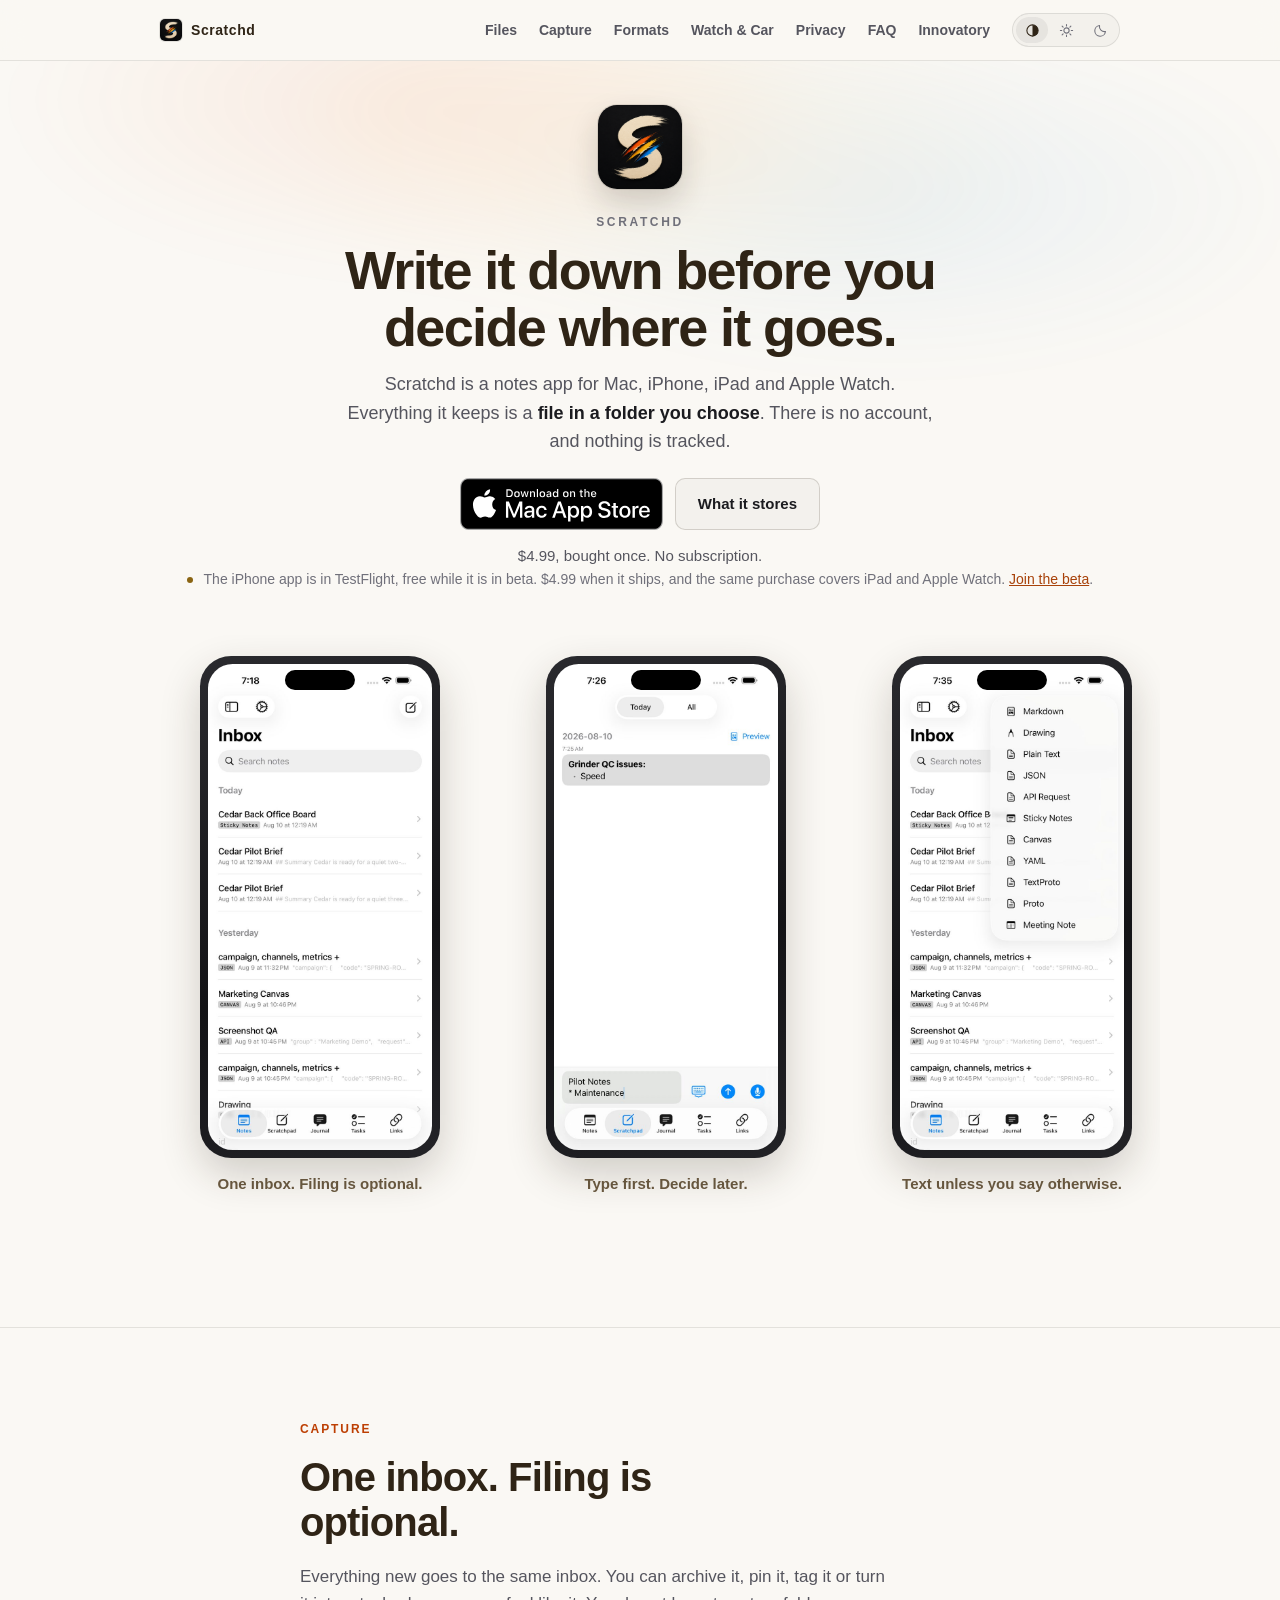
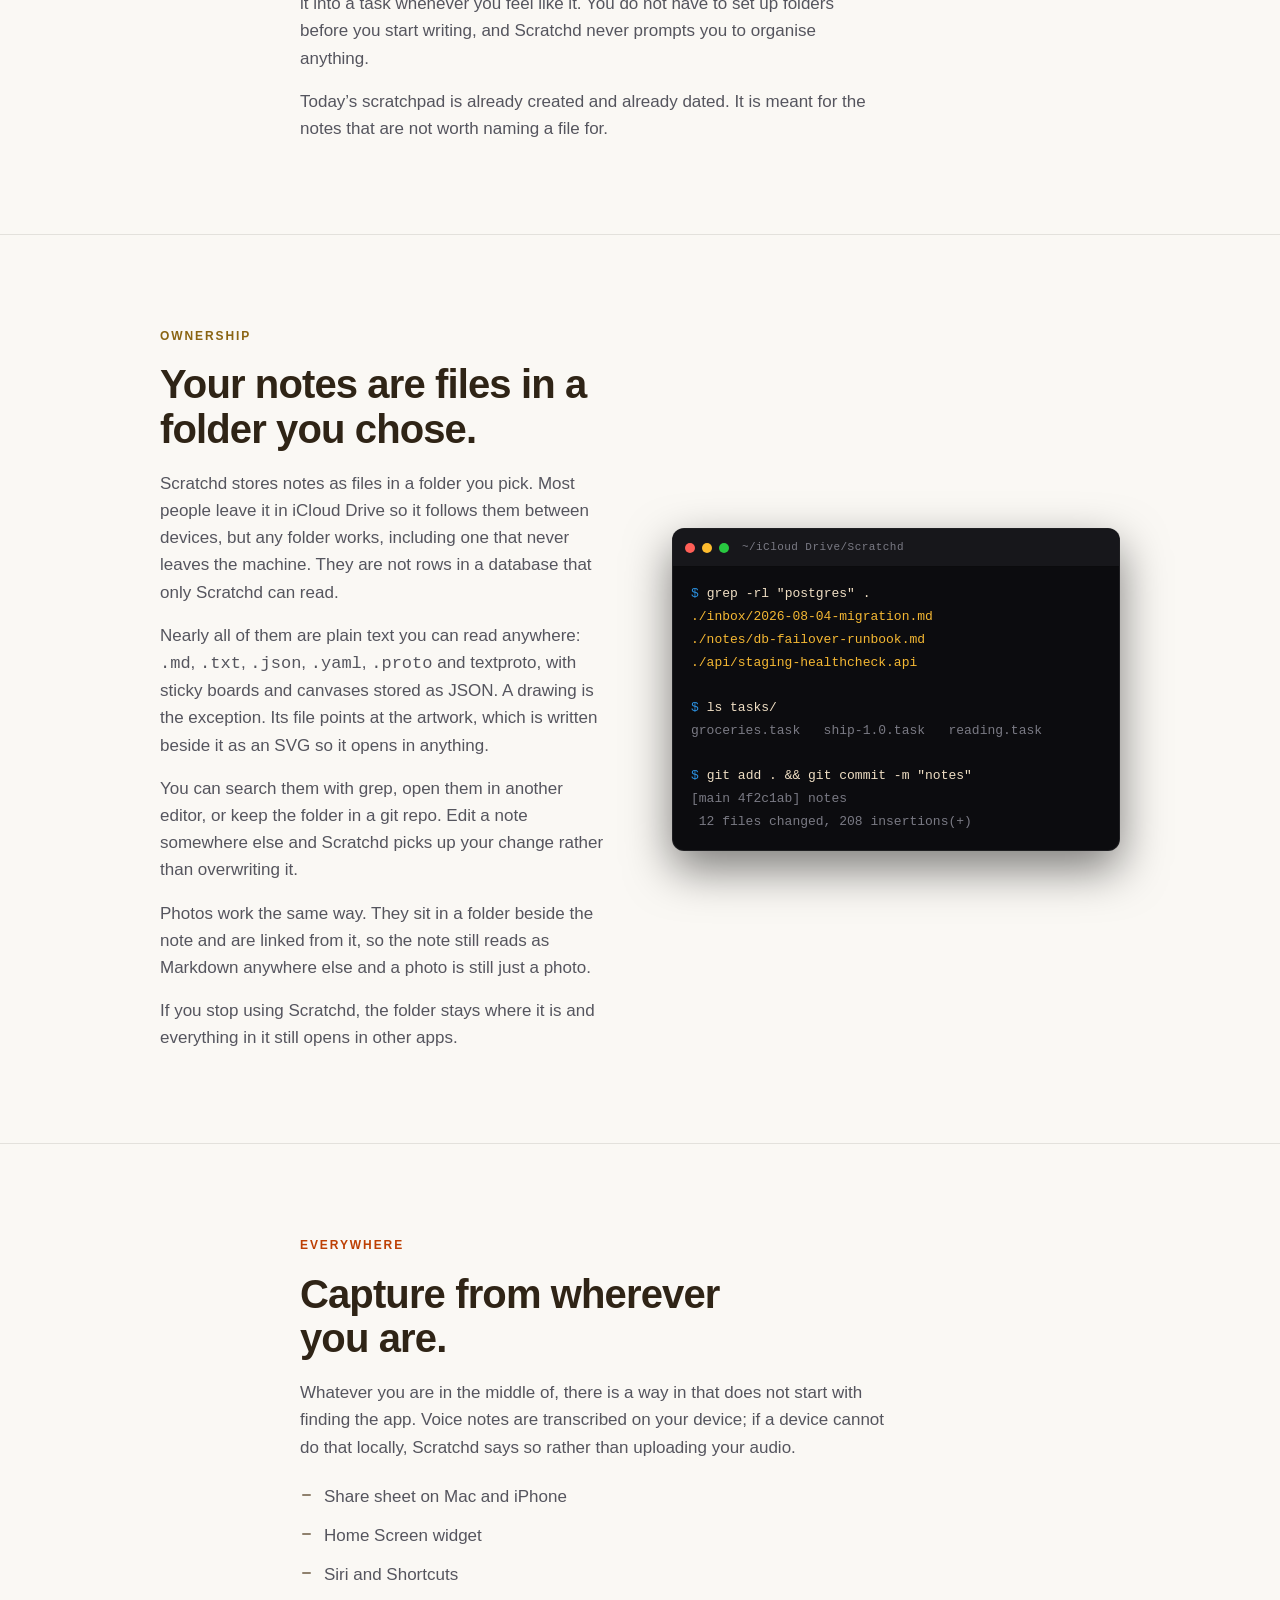
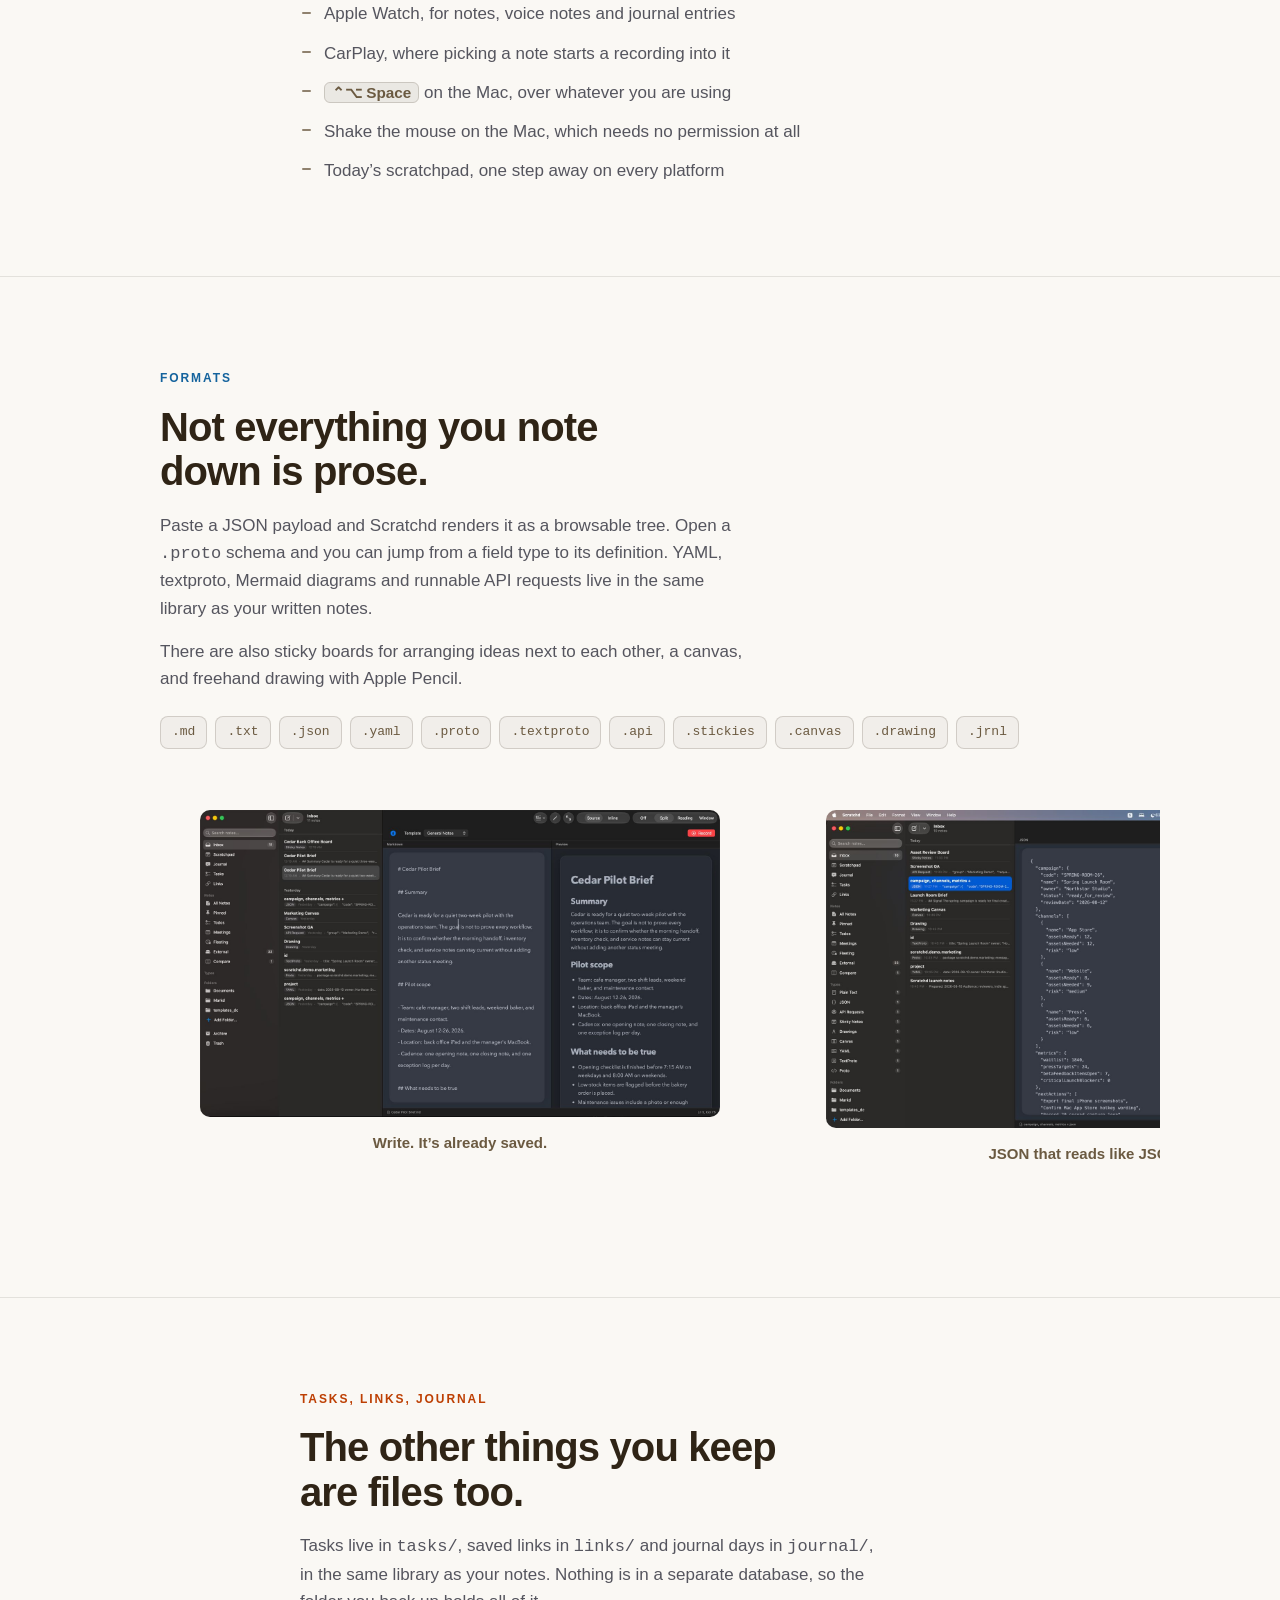
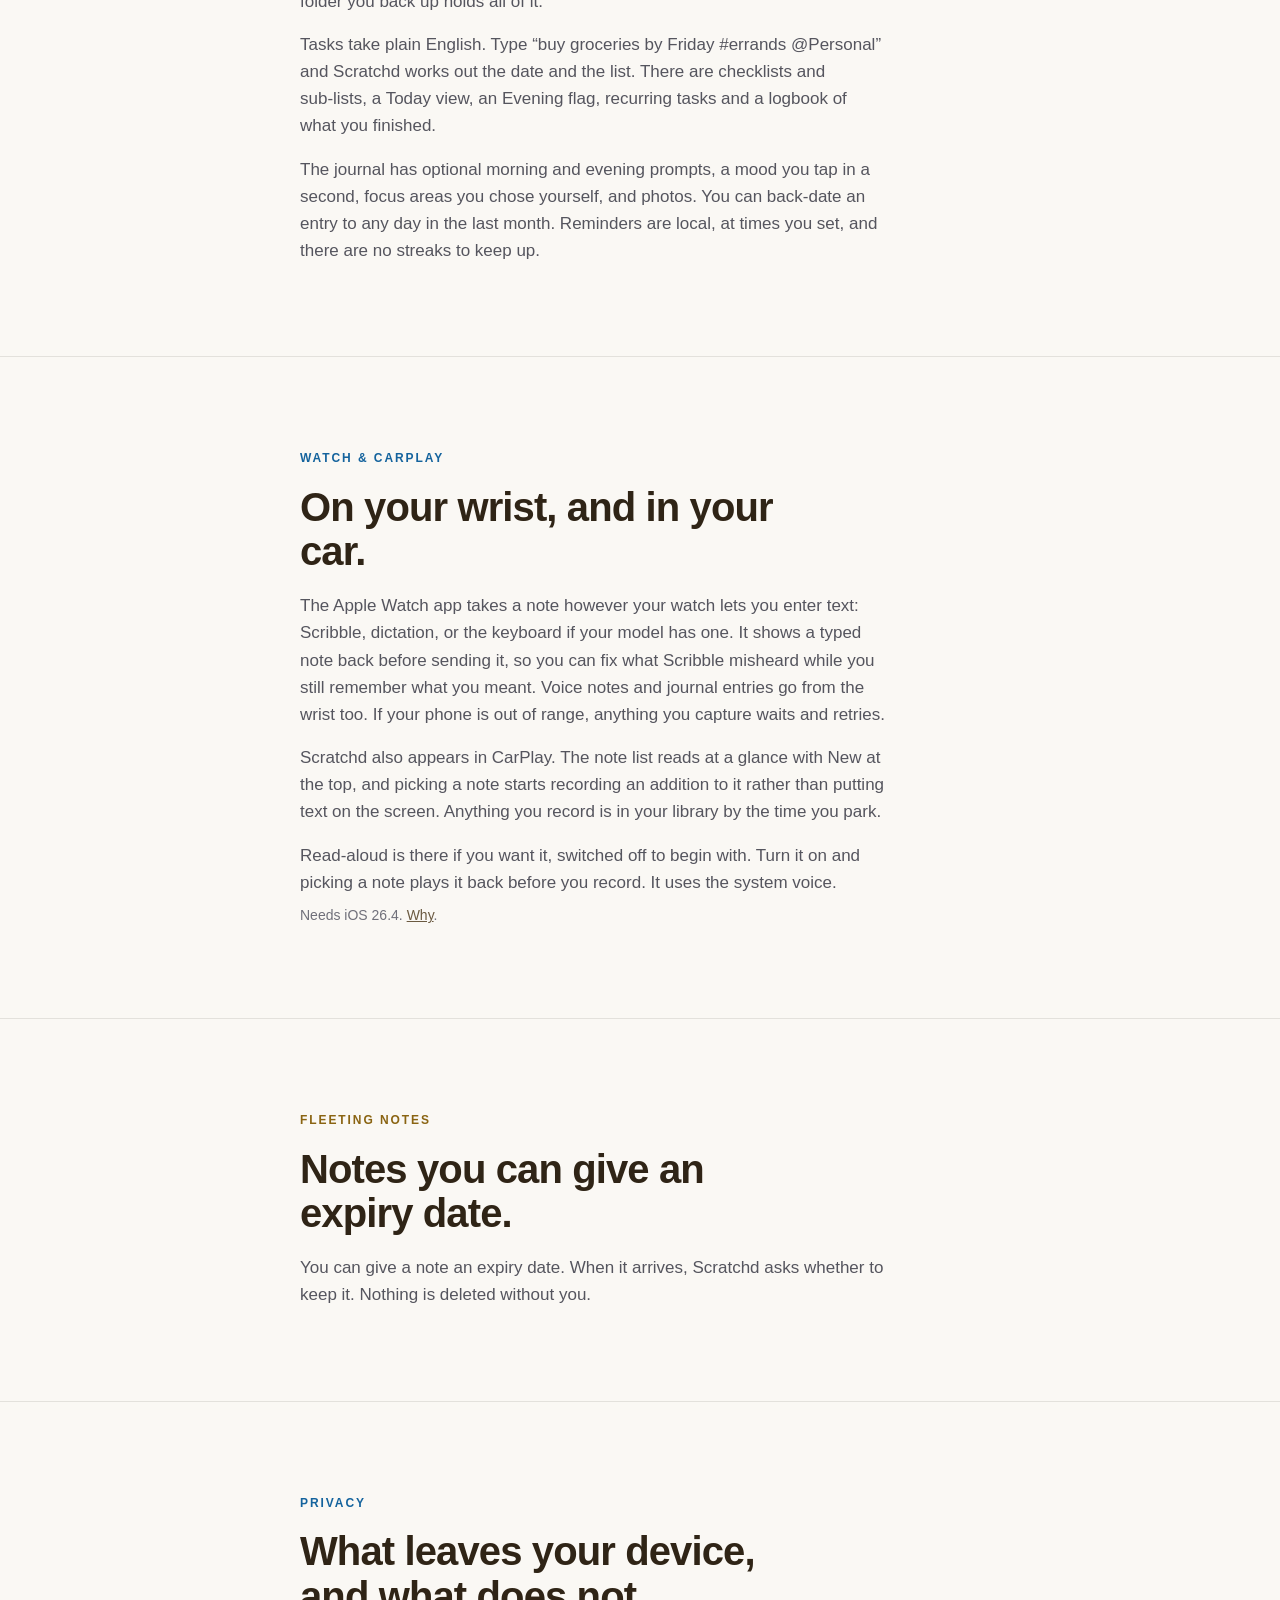
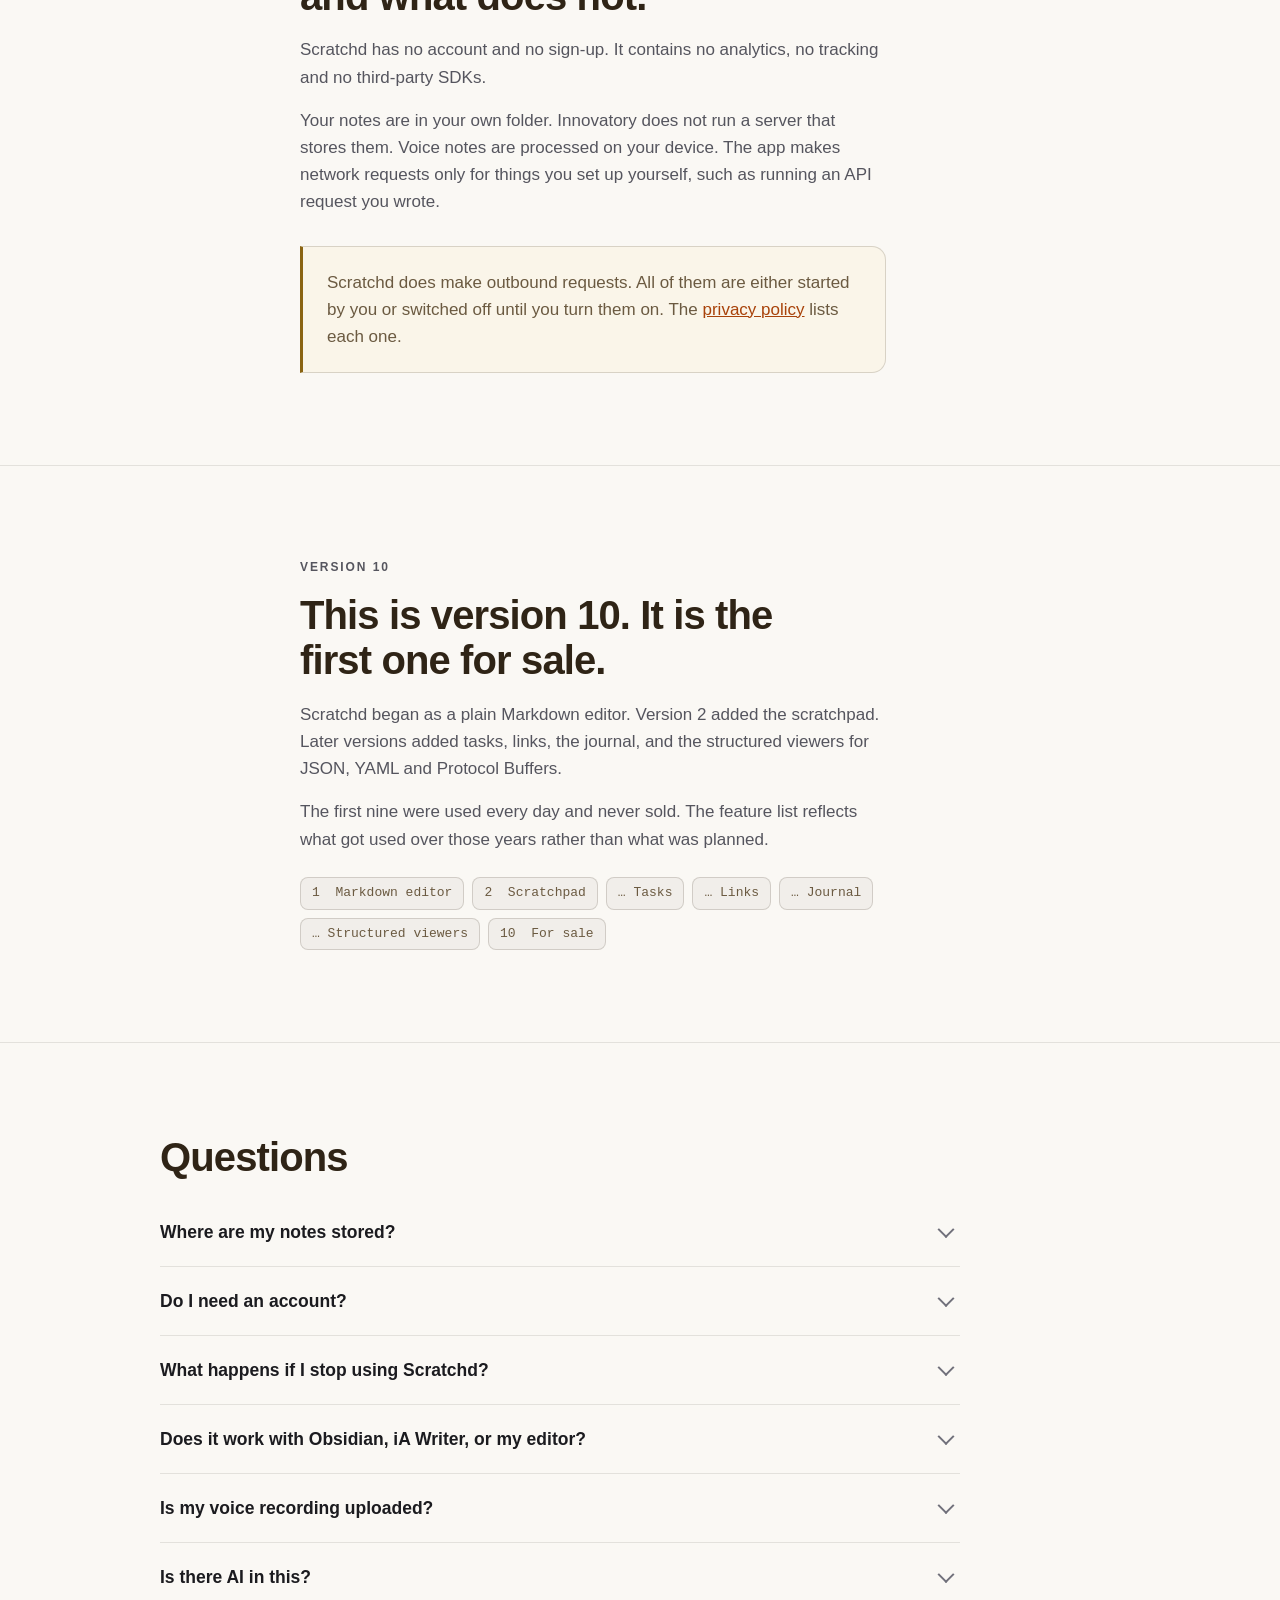
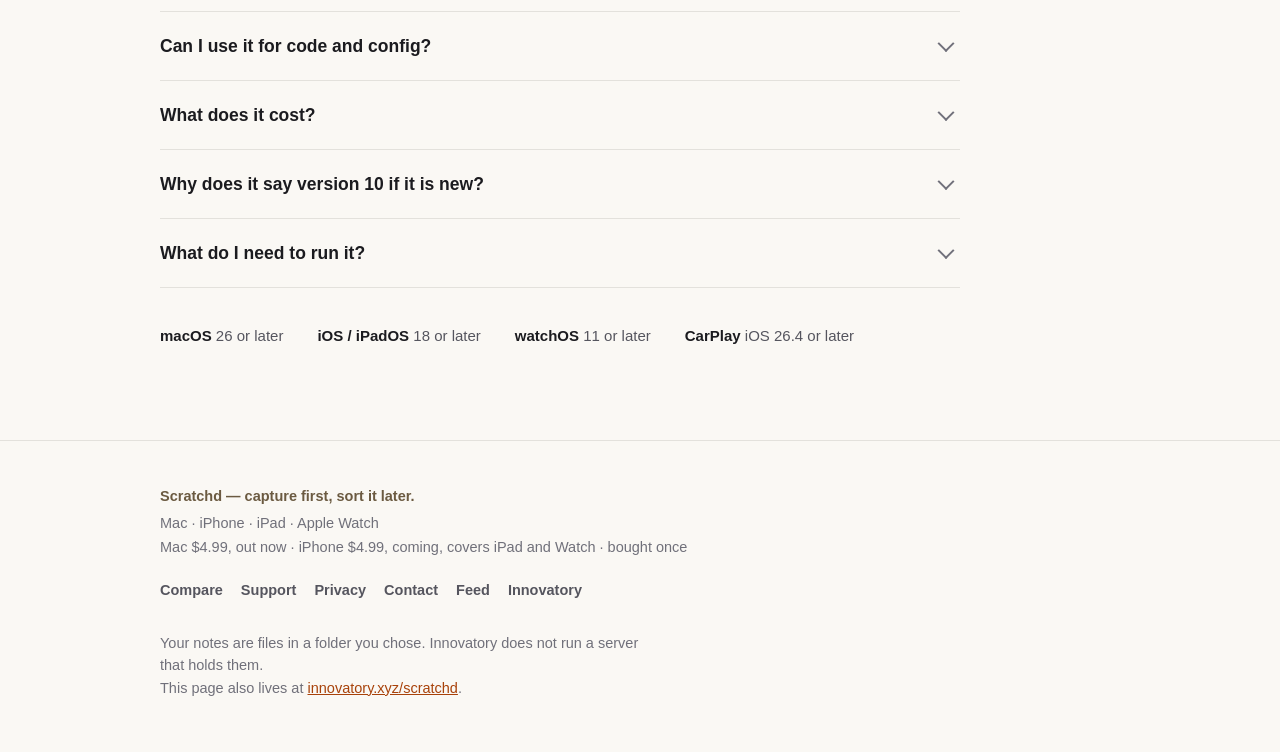
==== index.html @ 511c440a "Public TestFlight links on the sites The apps are not on the App Store, so the sites had no working " ====
<!DOCTYPE html>
<html lang="en">
<head>
  <meta charset="UTF-8" />
  <meta name="viewport" content="width=device-width, initial-scale=1.0" />
  <title>Scratchd — capture first, sort it later</title>
  <meta name="description" content="Scratchd is a notes app for Mac, iPhone, iPad and Apple Watch. Everything it keeps is a file in a folder you choose. No account, no tracking." />
  <!-- Canonical points at scratchd.net: this page and the copy there are
       identical, and scratchd.net is the one that should rank. -->
  <link rel="canonical" href="https://scratchd.net/" />
  <link rel="icon" href="assets/scratchd/icon-128.png" type="image/png" />
  <link rel="apple-touch-icon" href="assets/scratchd/icon-256.png" />
  <link rel="stylesheet" href="scratchd.css" />
  <meta name="theme-color" content="#09090b" />
  <script src="theme.js"></script>
  <link rel="alternate" type="application/rss+xml" title="Innovatory" href="https://innovatory.xyz/feed.xml" />

  <meta property="og:type" content="website" />
  <meta property="og:title" content="Scratchd — capture first, sort it later" />
  <meta property="og:description" content="A notes app for Mac, iPhone, iPad and Apple Watch. Everything it keeps is a file in a folder you choose." />
  <meta property="og:url" content="https://scratchd.net/" />
  <meta property="og:image" content="https://scratchd.net/assets/scratchd/og.jpg" />
  <meta property="og:image:width" content="1200" />
  <meta property="og:image:height" content="630" />
  <meta name="twitter:card" content="summary_large_image" />

  <script type="application/ld+json">
  {
    "@context": "https://schema.org",
    "@type": "SoftwareApplication",
    "name": "Scratchd",
    "applicationCategory": "ProductivityApplication",
    "operatingSystem": "macOS 26, iOS 18, watchOS 11",
    "url": "https://scratchd.net/",
    "offers": {
      "@type": "Offer",
      "priceCurrency": "USD",
      "price": "4.99",
      "availability": "https://schema.org/InStock",
      "url": "https://apps.apple.com/app/id6792511673"
    },
    "author": { "@type": "Organization", "name": "Innovatory", "url": "https://innovatory.xyz/" }
  }
  </script>
  <!-- FAQ structured data: regenerate with scripts/faq-schema.py -->
  <script type="application/ld+json">
  {
    "@context": "https://schema.org",
    "@type": "FAQPage",
    "mainEntity": [
      {
        "@type": "Question",
        "name": "Where are my notes stored?",
        "acceptedAnswer": {
          "@type": "Answer",
          "text": "In a folder you choose, as ordinary files. The default is a folder in your iCloud Drive, but you can point Scratchd anywhere, including a folder that stays on one machine. Open it in Finder or the Files app and the notes are just there."
        }
      },
      {
        "@type": "Question",
        "name": "Do I need an account?",
        "acceptedAnswer": {
          "@type": "Answer",
          "text": "No. There is nothing to sign up for, and no Scratchd account exists to make. Syncing, if you want it, is your own iCloud Drive doing the work, so it follows from where you put the folder. Choose a folder outside iCloud Drive and nothing syncs; the notes stay on that device."
        }
      },
      {
        "@type": "Question",
        "name": "What happens if I stop using Scratchd?",
        "acceptedAnswer": {
          "@type": "Answer",
          "text": "You keep the folder. Plain text, Markdown and structured files such as JSON, YAML, .proto and textproto still open in other apps."
        }
      },
      {
        "@type": "Question",
        "name": "Does it work with Obsidian, iA Writer, or my editor?",
        "acceptedAnswer": {
          "@type": "Answer",
          "text": "Yes. Point another app at the same folder. Scratchd notices changes made outside it and picks them up."
        }
      },
      {
        "@type": "Question",
        "name": "Is my voice recording uploaded?",
        "acceptedAnswer": {
          "@type": "Answer",
          "text": "No. Voice notes require on-device speech recognition and Apple’s on-device models, and if those are not available Scratchd declines rather than falling back to a server."
        }
      },
      {
        "@type": "Question",
        "name": "Is there AI in this?",
        "acceptedAnswer": {
          "@type": "Answer",
          "text": "Two features use Apple’s on-device models: voice notes and the journal’s generated reflection. Both run on your device, on hardware and OS versions that support them, and neither is sent anywhere for processing. There is no chatbot."
        }
      },
      {
        "@type": "Question",
        "name": "Can I use it for code and config?",
        "acceptedAnswer": {
          "@type": "Answer",
          "text": "Yes, and that is much of why it exists. JSON, YAML, .proto and textproto get real previews, and .proto gets a schema viewer with go-to-definition."
        }
      },
      {
        "@type": "Question",
        "name": "What does it cost?",
        "acceptedAnswer": {
          "@type": "Answer",
          "text": "There are two apps. The Mac app is $4.99. The iPhone app is $4.99 and covers iPad and Apple Watch as well, so there is nothing further to buy for those. A bundle covering both at $8.99 is planned, and can only appear on the App Store once both apps are live. You buy it once. There is no subscription and no in-app purchase."
        }
      },
      {
        "@type": "Question",
        "name": "Why does it say version 10 if it is new?",
        "acceptedAnswer": {
          "@type": "Answer",
          "text": "Because it is the tenth version. It is the first one that has been for sale. It started as a plain Markdown editor and gained a scratchpad, tasks, links, a journal and the structured viewers over the versions since."
        }
      },
      {
        "@type": "Question",
        "name": "What do I need to run it?",
        "acceptedAnswer": {
          "@type": "Answer",
          "text": "macOS 26, iOS 18, watchOS 11. Two features need more: CarPlay requires iOS 26.4, and voice notes plus the journal’s generated reflection require a device that supports Apple Intelligence."
        }
      }
    ]
  }
  </script>
  <!-- end FAQ structured data -->
</head>
<body>
  <a class="skip" href="#main">Skip to content</a>

  <nav class="nav">
    <div class="wrap nav-inner">
      <a class="nav-home" href="./">
        <img src="assets/scratchd/icon-128.png" alt="" width="22" height="22" style="border-radius:5px" />
        <span class="nav-word">Scratchd</span>
      </a>
      <div class="nav-links">
        <a href="#files" class="optional">Files</a>
        <a href="#capture" class="optional">Capture</a>
        <a href="#formats" class="optional">Formats</a>
        <a href="#wrist-and-car" class="optional">Watch &amp; Car</a>
        <a href="#privacy">Privacy</a>
        <a href="#faq">FAQ</a>
        <a href="https://innovatory.xyz/" class="optional">Innovatory</a>
        <span class="theme-mount" data-theme-mount></span>
      </div>
    </div>
  </nav>

  <main id="main">

    <!-- ============ HERO ============ -->
    <header class="hero">
      <div class="wrap">
        <img src="assets/scratchd/icon-256.png" alt="Scratchd app icon" class="app-icon" width="84" height="84" />
        <p class="wordmark">Scratchd</p>
        <h1>Write it down before you decide where it goes.</h1>
        <p class="hero-sub">
          Scratchd is a notes app for Mac, iPhone, iPad and Apple&nbsp;Watch. Everything it keeps is a
          <strong>file in a folder you choose</strong>. There is no account, and nothing is tracked.
        </p>

        <div class="cta-row">
          <a class="store-badge" href="https://apps.apple.com/app/id6792511673">
            <img class="badge-black" src="assets/scratchd/mac-app-store-badge-black.svg"
                 alt="Download on the Mac App Store" width="156" height="40" />
            <img class="badge-white" src="assets/scratchd/mac-app-store-badge-white.svg"
                 alt="Download on the Mac App Store" width="156" height="40" />
          </a>
          <a class="btn btn-ghost" href="privacy/">
            What it stores
          </a>
        </div>
        <p class="price-note">$4.99, bought once. No subscription.</p>

        <p class="availability">
          <span class="dot" aria-hidden="true"></span>
          The iPhone app is in TestFlight, free while it is in beta. $4.99 when it ships, and
          the same purchase covers iPad and Apple&nbsp;Watch.
          <!-- Public TestFlight link. Builds expire 90 days after upload. -->
          <a href="https://testflight.apple.com/join/FnjPjBxX">Join the beta</a>.
        </p>

      </div>
    </header>

    <!-- ============ IPHONE SHOTS ============ -->
    <section class="section tight" aria-label="Scratchd on iPhone">
      <div class="wrap">
        <div class="shots">

          <figure class="shot">
            <div class="phone"><div class="screen">
              <img src="assets/scratchd/shots/iphone-01-inbox.jpg" alt="Inbox with mixed note types" width="660" height="1434" loading="lazy" />
            </div></div>
            <figcaption>One inbox. Filing is optional.</figcaption>
          </figure>

          <figure class="shot">
            <div class="phone"><div class="screen">
              <img src="assets/scratchd/shots/iphone-02-capture.jpg" alt="Scratchpad with the jot field open" width="660" height="1434" loading="lazy" />
            </div></div>
            <figcaption>Type first. Decide later.</figcaption>
          </figure>

          <figure class="shot">
            <div class="phone"><div class="screen">
              <img src="assets/scratchd/shots/iphone-03-types.jpg" alt="The new&#8209;note menu listing every note type" width="660" height="1434" loading="lazy" />
            </div></div>
            <figcaption>Text unless you say otherwise.</figcaption>
          </figure>

          <figure class="shot">
            <div class="phone"><div class="screen">
              <img src="assets/scratchd/shots/iphone-04-editor.jpg" alt="Markdown note being edited" width="660" height="1434" loading="lazy" />
            </div></div>
            <figcaption>Write. It&rsquo;s already saved.</figcaption>
          </figure>

          <figure class="shot">
            <div class="phone"><div class="screen">
              <img src="assets/scratchd/shots/iphone-05-photos-source.jpg" alt="Markdown source showing photos linked from an images folder" width="660" height="1434" loading="lazy" />
            </div></div>
            <figcaption>A photo is a link to a file.</figcaption>
          </figure>

          <figure class="shot">
            <div class="phone"><div class="screen">
              <img src="assets/scratchd/shots/iphone-06-photos-preview.jpg" alt="The same note in preview, with the photos drawn inline" width="660" height="1434" loading="lazy" />
            </div></div>
            <figcaption>Preview draws it in place.</figcaption>
          </figure>

          <figure class="shot">
            <div class="phone"><div class="screen">
              <img src="assets/scratchd/shots/iphone-07-json.jpg" alt="JSON rendered as a browsable tree" width="660" height="1434" loading="lazy" />
            </div></div>
            <figcaption>JSON that reads like JSON.</figcaption>
          </figure>

          <figure class="shot">
            <div class="phone"><div class="screen">
              <img src="assets/scratchd/shots/iphone-08-tasks.jpg" alt="Tasks, natural&#8209;language entry" width="660" height="1434" loading="lazy" />
            </div></div>
            <figcaption>Plain English becomes a task.</figcaption>
          </figure>

          <figure class="shot">
            <div class="phone"><div class="screen">
              <img src="assets/scratchd/shots/iphone-09-sticky.jpg" alt="Sticky note board" width="660" height="1434" loading="lazy" />
            </div></div>
            <figcaption>Room for the messy stage.</figcaption>
          </figure>

          <figure class="shot">
            <div class="phone"><div class="screen">
              <img src="assets/scratchd/shots/iphone-10-journal.jpg" alt="Journal prompt with the mood picker" width="660" height="1434" loading="lazy" />
            </div></div>
            <figcaption>A journal that doesn&rsquo;t nag.</figcaption>
          </figure>

        </div>
      </div>
    </section>

    <!-- ============ INBOX ============ -->
    <section class="section" id="inbox">
      <div class="wrap narrow">
        <p class="kicker red">Capture</p>
        <h2>One inbox. Filing is optional.</h2>
        <p>
          Everything new goes to the same inbox. You can archive it, pin it, tag it or turn it into a
          task whenever you feel like it. You do not have to set up folders before you start writing,
          and Scratchd never prompts you to organise anything.
        </p>
        <p>
          Today&rsquo;s scratchpad is already created and already dated. It is meant for the notes that
          are not worth naming a file for.
        </p>
      </div>
    </section>

    <!-- ============ FILES ============ -->
    <section class="section" id="files">
      <div class="wrap split">
        <div>
          <p class="kicker gold">Ownership</p>
          <h2>Your notes are files in a folder you chose.</h2>
          <p>
            Scratchd stores notes as files in a folder you pick. Most people leave it in
            iCloud&nbsp;Drive so it follows them between devices, but any folder works, including one
            that never leaves the machine. They are not rows in a database that only Scratchd can read.
          </p>
          <p>
            Nearly all of them are plain text you can read anywhere: <code>.md</code>,
            <code>.txt</code>, <code>.json</code>, <code>.yaml</code>, <code>.proto</code> and
            textproto, with sticky boards and canvases stored as JSON. A drawing is the exception. Its
            file points at the artwork, which is written beside it as an SVG so it opens in anything.
          </p>
          <p>
            You can search them with grep, open them in another editor, or keep the folder in a git repo.
            Edit a note somewhere else and Scratchd picks up your change rather than overwriting it.
          </p>
          <p>
            Photos work the same way. They sit in a folder beside the note and are linked from it, so the
            note still reads as Markdown anywhere else and a photo is still just a photo.
          </p>
          <p>
            If you stop using Scratchd, the folder stays where it is and everything in it still opens in
            other apps.
          </p>
        </div>

        <div class="split-visual">
          <div class="term">
            <div class="term-bar"><i></i><i></i><i></i><span>~/iCloud Drive/Scratchd</span></div>
<pre><span class="p">$</span> <span class="c">grep -rl "postgres" .</span>
<span class="g">./inbox/2026-08-04-migration.md</span>
<span class="g">./notes/db-failover-runbook.md</span>
<span class="g">./api/staging-healthcheck.api</span>

<span class="p">$</span> <span class="c">ls tasks/</span>
<span class="dim">groceries.task   ship-1.0.task   reading.task</span>

<span class="p">$</span> <span class="c">git add . &amp;&amp; git commit -m "notes"</span>
<span class="dim">[main 4f2c1ab] notes
 12 files changed, 208 insertions(+)</span>
</pre>
          </div>
        </div>
      </div>
    </section>

    <!-- ============ CAPTURE ============ -->
    <section class="section" id="capture">
      <div class="wrap narrow">
        <p class="kicker red">Everywhere</p>
        <h2>Capture from wherever you are.</h2>
        <p>
          Whatever you are in the middle of, there is a way in that does not start with finding the app.
          Voice notes are transcribed on your device; if a device cannot do that locally, Scratchd says so
          rather than uploading your audio.
        </p>

        <ul class="bullets">
          <li>Share sheet on Mac and iPhone</li>
          <li>Home Screen widget</li>
          <li>Siri and Shortcuts</li>
          <li>Apple Watch, for notes, voice notes and journal entries</li>
          <li>CarPlay, where picking a note starts a recording into it</li>
          <li><kbd>&#8963;&#8997;&nbsp;Space</kbd> on the Mac, over whatever you are using</li>
          <li>Shake the mouse on the Mac, which needs no permission at all</li>
          <li>Today&rsquo;s scratchpad, one step away on every platform</li>
        </ul>
      </div>
    </section>

    <!-- ============ FORMATS ============ -->
    <section class="section" id="formats">
      <div class="wrap">
        <p class="kicker blue">Formats</p>
        <h2>Not everything you note down is prose.</h2>
        <p>
          Paste a JSON payload and Scratchd renders it as a browsable tree. Open a <code>.proto</code>
          schema and you can jump from a field type to its definition. YAML, textproto, Mermaid diagrams
          and runnable API requests live in the same library as your written notes.
        </p>
        <p>
          There are also sticky boards for arranging ideas next to each other, a canvas, and freehand
          drawing with Apple&nbsp;Pencil.
        </p>

        <ul class="chips">
          <li>.md</li><li>.txt</li><li>.json</li><li>.yaml</li>
          <li>.proto</li><li>.textproto</li><li>.api</li>
          <li>.stickies</li><li>.canvas</li><li>.drawing</li><li>.jrnl</li>
        </ul>

        <div class="shots" style="margin-top:40px">

          <figure class="shot wide">
            <div class="macshot">
              <img src="assets/scratchd/shots/mac-01-editor.jpg" alt="Markdown editor beside the live preview" width="1500" height="886" loading="lazy" />
            </div>
            <figcaption>Write. It&rsquo;s already saved.</figcaption>
          </figure>

          <figure class="shot wide">
            <div class="macshot">
              <img src="assets/scratchd/shots/mac-02-json.jpg" alt="JSON source beside the rendered tree" width="1500" height="916" loading="lazy" />
            </div>
            <figcaption>JSON that reads like JSON.</figcaption>
          </figure>

          <figure class="shot wide">
            <div class="macshot">
              <img src="assets/scratchd/shots/mac-03-proto.jpg" alt="Proto schema viewer with go&#8209;to&#8209;definition" width="1500" height="885" loading="lazy" />
            </div>
            <figcaption>Jump through your schemas.</figcaption>
          </figure>

          <figure class="shot wide">
            <div class="macshot">
              <img src="assets/scratchd/shots/mac-04-api.jpg" alt="API request beside its response" width="1500" height="883" loading="lazy" />
            </div>
            <figcaption>Run the request. Keep the response.</figcaption>
          </figure>

          <figure class="shot wide">
            <div class="macshot">
              <img src="assets/scratchd/shots/mac-05-compare.jpg" alt="Two JSON files compared side by side" width="1500" height="886" loading="lazy" />
            </div>
            <figcaption>Diff without leaving.</figcaption>
          </figure>

          <figure class="shot wide">
            <div class="macshot">
              <img src="assets/scratchd/shots/mac-06-sticky.jpg" alt="Sticky note board" width="1500" height="885" loading="lazy" />
            </div>
            <figcaption>Room for the messy stage.</figcaption>
          </figure>

        </div>
      </div>
    </section>

    <!-- ============ TASKS, LINKS, JOURNAL ============ -->
    <section class="section" id="the-rest">
      <div class="wrap narrow">
        <p class="kicker red">Tasks, links, journal</p>
        <h2>The other things you keep are files too.</h2>
        <p>
          Tasks live in <code>tasks/</code>, saved links in <code>links/</code> and journal days in
          <code>journal/</code>, in the same library as your notes. Nothing is in a separate database,
          so the folder you back up holds all of it.
        </p>
        <p>
          Tasks take plain English. Type &ldquo;buy groceries by Friday #errands @Personal&rdquo; and
          Scratchd works out the date and the list. There are checklists and sub&#8209;lists, a Today
          view, an Evening flag, recurring tasks and a logbook of what you finished.
        </p>
        <p>
          The journal has optional morning and evening prompts, a mood you tap in a second, focus areas
          you chose yourself, and photos. You can back&#8209;date an entry to any day in the last month.
          Reminders are local, at times you set, and there are no streaks to keep up.
        </p>
      </div>
    </section>

    <!-- ============ WATCH & CARPLAY ============ -->
    <section class="section" id="wrist-and-car">
      <div class="wrap narrow">
        <p class="kicker blue">Watch &amp; CarPlay</p>
        <h2>On your wrist, and in your car.</h2>
        <p>
          The Apple&nbsp;Watch app takes a note however your watch lets you enter text: Scribble,
          dictation, or the keyboard if your model has one. It shows a typed note back before sending it,
          so you can fix what Scribble misheard while you still remember what you meant. Voice notes and
          journal entries go from the wrist too. If your phone is out of range, anything you capture waits
          and retries.
        </p>
        <p>
          Scratchd also appears in CarPlay. The note list reads at a glance with New at the top, and
          picking a note starts recording an addition to it rather than putting text on the screen.
          Anything you record is in your library by the time you park.
        </p>
        <p>
          Read&#8209;aloud is there if you want it, switched off to begin with. Turn it on and picking a
          note plays it back before you record. It uses the system voice.
          <span class="aside">Needs iOS&nbsp;26.4. <a href="support/">Why</a>.</span>
        </p>
      </div>
    </section>

    <!-- ============ FLEETING ============ -->
    <section class="section" id="fleeting">
      <div class="wrap narrow">
        <p class="kicker gold">Fleeting notes</p>
        <h2>Notes you can give an expiry date.</h2>
        <p>
          You can give a note an expiry date. When it arrives, Scratchd asks whether to keep it. Nothing
          is deleted without you.
        </p>
      </div>
    </section>

    <!-- ============ PRIVACY ============ -->
    <section class="section" id="privacy">
      <div class="wrap narrow">
        <p class="kicker blue">Privacy</p>
        <h2>What leaves your device, and what does not.</h2>
        <p>
          Scratchd has no account and no sign&#8209;up. It contains no analytics, no tracking and no
          third&#8209;party SDKs.
        </p>
        <p>
          Your notes are in your own folder. Innovatory does not run a server that stores them. Voice
          notes are processed on your device. The app makes network requests only for things you set up
          yourself, such as running an API request you wrote.
        </p>

        <div class="callout">
          <p>
            Scratchd does make outbound requests. All of them are either started by you or switched off
            until you turn them on. The <a href="privacy/">privacy policy</a> lists each one.
          </p>
        </div>
      </div>
    </section>

    <!-- ============ STORY ============ -->
    <section class="section" id="story">
      <div class="wrap narrow">
        <p class="kicker">Version 10</p>
        <h2>This is version 10. It is the first one for sale.</h2>
        <p>
          Scratchd began as a plain Markdown editor. Version 2 added the scratchpad. Later versions added
          tasks, links, the journal, and the structured viewers for JSON, YAML and Protocol Buffers.
        </p>
        <p>
          The first nine were used every day and never sold. The feature list reflects what got used over
          those years rather than what was planned.
        </p>

        <ul class="chips">
          <li>1 &nbsp;Markdown editor</li>
          <li>2 &nbsp;Scratchpad</li>
          <li>&hellip;&nbsp;Tasks</li>
          <li>&hellip;&nbsp;Links</li>
          <li>&hellip;&nbsp;Journal</li>
          <li>&hellip;&nbsp;Structured viewers</li>
          <li>10 &nbsp;For sale</li>
        </ul>
      </div>
    </section>

    <!-- ============ FAQ ============ -->
    <section class="section" id="faq">
      <div class="wrap">
        <h2>Questions</h2>
        <div class="faq">

          <details>
            <summary>Where are my notes stored?</summary>
            <p>In a folder you choose, as ordinary files. The default is a folder in your iCloud&nbsp;Drive, but you can point Scratchd anywhere, including a folder that stays on one machine. Open it in Finder or the Files app and the notes are just there.</p>
          </details>

          <details>
            <summary>Do I need an account?</summary>
            <p>No. There is nothing to sign up for, and no Scratchd account exists to make. Syncing, if you want it, is your own iCloud&nbsp;Drive doing the work, so it follows from where you put the folder. Choose a folder outside iCloud&nbsp;Drive and nothing syncs; the notes stay on that device.</p>
          </details>

          <details>
            <summary>What happens if I stop using Scratchd?</summary>
            <p>You keep the folder. Plain text, Markdown and structured files such as JSON, YAML, <code>.proto</code> and textproto still open in other apps.</p>
          </details>

          <details>
            <summary>Does it work with Obsidian, iA Writer, or my editor?</summary>
            <p>Yes. Point another app at the same folder. Scratchd notices changes made outside it and picks them up.</p>
          </details>

          <details>
            <summary>Is my voice recording uploaded?</summary>
            <p>No. Voice notes require on&#8209;device speech recognition and Apple&rsquo;s on&#8209;device models, and if those are not available Scratchd declines rather than falling back to a server.</p>
          </details>

          <details>
            <summary>Is there AI in this?</summary>
            <p>Two features use Apple&rsquo;s on&#8209;device models: voice notes and the journal&rsquo;s generated reflection. Both run on your device, on hardware and OS versions that support them, and neither is sent anywhere for processing. There is no chatbot.</p>
          </details>

          <details>
            <summary>Can I use it for code and config?</summary>
            <p>Yes, and that is much of why it exists. JSON, YAML, <code>.proto</code> and textproto get real previews, and <code>.proto</code> gets a schema viewer with go&#8209;to&#8209;definition.</p>
          </details>

          <details>
            <summary>What does it cost?</summary>
            <p>There are two apps. The Mac app is $4.99. The iPhone app is $4.99 and covers iPad and Apple&nbsp;Watch as well, so there is nothing further to buy for those. A bundle covering both at $8.99 is planned, and can only appear on the App&nbsp;Store once both apps are live. You buy it once. There is no subscription and no in&#8209;app purchase.</p>
          </details>

          <details>
            <summary>Why does it say version 10 if it is new?</summary>
            <p>Because it is the tenth version. It is the first one that has been for sale. It started as a plain Markdown editor and gained a scratchpad, tasks, links, a journal and the structured viewers over the versions since.</p>
          </details>

          <details>
            <summary>What do I need to run it?</summary>
            <p>macOS&nbsp;26, iOS&nbsp;18, watchOS&nbsp;11. Two features need more: CarPlay requires iOS&nbsp;26.4, and voice notes plus the journal&rsquo;s generated reflection require a device that supports Apple&nbsp;Intelligence.</p>
          </details>

        </div>

        <ul class="reqs" style="margin-top:36px">
          <li><b>macOS</b> 26 or later</li>
          <li><b>iOS / iPadOS</b> 18 or later</li>
          <li><b>watchOS</b> 11 or later</li>
          <li><b>CarPlay</b> iOS 26.4 or later</li>
        </ul>
      </div>
    </section>
  </main>

  <footer class="footer">
    <div class="wrap">
      <div class="footer-top">
        <div>
          <p class="footer-tag">Scratchd &mdash; capture first, sort it later.</p>
          <p class="footer-plat">Mac &middot; iPhone &middot; iPad &middot; Apple Watch</p>
          <p class="footer-plat">Mac $4.99, out now &middot; iPhone $4.99, coming, covers iPad and Watch &middot; bought once</p>
        </div>
        <div class="footer-links">
          <a href="compare/">Compare</a>
          <a href="support/">Support</a>
          <a href="privacy/">Privacy</a>
          <a href="mailto:scratchd@innovatory.xyz">Contact</a>
          <a href="https://innovatory.xyz/feed.xml">Feed</a>
          <a href="https://innovatory.xyz/">Innovatory</a>
        </div>
      </div>
      <p class="footer-note">
        Your notes are files in a folder you chose. Innovatory does not run a server that holds them.
      </p>
      <p class="footer-note">
        This page also lives at <a href="https://innovatory.xyz/scratchd/">innovatory.xyz/scratchd</a>.
      </p>
    </div>
  </footer>
</body>
</html>
---- scratchd.css ----
/* Scratchd — innovatory.xyz/scratchd/
   Palette sampled from the app icon: cream #F0DFC4 on near-black,
   with the three scratch slashes as accents (red, gold, blue).

   Two themes. theme.js resolves the reader's auto/light/dark preference
   before first paint and puts the result on <html data-theme>, so this
   file only ever deals with one theme being in force at a time.

   --cream is the heading colour, not a literal cream, and inverts to a
   deep warm brown in light. Anything that renders a device or a terminal
   —.phone, .mac, .term — stays dark in both themes on purpose. */

:root {
  color-scheme: dark;

  --bg:        #09090b;
  --bg-raised: #101012;
  --cream:     #f0dfc4;
  --cream-dim: #cbbda6;
  --text:      #ededf0;
  --muted:     #9a9aa3;
  --faint:     #7a7a84;
  --line:      rgba(240, 223, 196, 0.13);
  --line-soft: rgba(255, 255, 255, 0.075);

  --red:   #ee5105;
  --gold:  #f5b833;
  --blue:  #2b8fdd;

  --link:         var(--cream);
  --nav-bg:       rgba(9, 9, 11, 0.72);
  --btn-bg:       var(--cream);
  --btn-fg:       #0b0b0d;
  --btn-bg-hover: #fff2dd;
  --wash:         rgba(255, 255, 255, 0.03);
  --wash-strong:  rgba(255, 255, 255, 0.06);
  --wash-warm:    rgba(240, 223, 196, 0.045);
  --wash-warm-up: rgba(240, 223, 196, 0.09);
  --scroll-thumb: rgba(255, 255, 255, 0.12);
  --hero-wash:    1;
  --icon-ring:    rgba(255, 255, 255, 0.07);
  --shadow-icon:  0 14px 38px rgba(0, 0, 0, 0.65);
  --shadow-device:    0 16px 44px rgba(0, 0, 0, 0.6);
  --shadow-device-lg: 0 22px 60px rgba(0, 0, 0, 0.62);

  --sans: -apple-system, BlinkMacSystemFont, "SF Pro Display", "Segoe UI", Inter, sans-serif;
  --mono: ui-monospace, SFMono-Regular, "SF Mono", Menlo, Consolas, monospace;

  --measure: 62ch;
  --pad: clamp(20px, 5vw, 40px);
}

:root[data-theme="light"] {
  color-scheme: light;

  --bg:        #faf8f4;
  --bg-raised: #ffffff;
  --cream:     #2f2416;
  --cream-dim: #6b5a41;
  --text:      #1b1b1f;
  --muted:     #55555e;
  --faint:     #70707a;
  --line:      rgba(47, 36, 22, 0.17);
  --line-soft: rgba(24, 20, 12, 0.1);

  --red:   #bd3f03;
  --gold:  #8a6412;
  --blue:  #14639d;

  --link:         #a8420a;
  --nav-bg:       rgba(250, 248, 244, 0.84);
  --btn-bg:       #23201a;
  --btn-fg:       #faf8f4;
  --btn-bg-hover: #3a352c;
  --wash:         rgba(24, 20, 12, 0.028);
  --wash-strong:  rgba(24, 20, 12, 0.06);
  --wash-warm:    rgba(47, 36, 22, 0.045);
  --wash-warm-up: rgba(47, 36, 22, 0.075);
  --scroll-thumb: rgba(24, 20, 12, 0.2);
  --hero-wash:    0.5;
  --icon-ring:    rgba(24, 20, 12, 0.1);
  --shadow-icon:  0 14px 30px rgba(43, 34, 20, 0.18);
  --shadow-device:    0 16px 40px rgba(43, 34, 20, 0.2);
  --shadow-device-lg: 0 22px 54px rgba(43, 34, 20, 0.22);
}

* { box-sizing: border-box; }

html { scroll-behavior: smooth; }

body {
  margin: 0;
  background: var(--bg);
  color: var(--text);
  font-family: var(--sans);
  font-size: 17px;
  line-height: 1.6;
  -webkit-font-smoothing: antialiased;
  overflow-x: hidden;
}

a { color: var(--link); }

.wrap {
  width: 100%;
  max-width: 1040px;
  margin: 0 auto;
  padding-inline: var(--pad);
}

.narrow { max-width: 760px; }

/* ---------- Skip link ---------- */

.skip {
  position: absolute;
  left: -9999px;
  top: 0;
  background: var(--cream);
  color: var(--bg);
  padding: 10px 16px;
  border-radius: 0 0 8px 0;
  font-weight: 700;
  z-index: 100;
}
.skip:focus { left: 0; }

/* ---------- Nav ---------- */

.nav {
  position: sticky;
  top: 0;
  z-index: 50;
  backdrop-filter: saturate(160%) blur(14px);
  -webkit-backdrop-filter: saturate(160%) blur(14px);
  background: var(--nav-bg);
  border-bottom: 1px solid var(--line-soft);
}

.nav-inner {
  display: flex;
  align-items: center;
  justify-content: space-between;
  gap: 16px;
  height: 60px;
}

.nav-home {
  display: inline-flex;
  align-items: center;
  gap: 9px;
  color: var(--cream);
  text-decoration: none;
  font-size: 14px;
  font-weight: 700;
  letter-spacing: 0.04em;
}
.nav-home:hover { color: var(--text); }
.nav-home img {
  width: 22px;
  height: 22px;
  display: block;
  border-radius: 5px;
  box-shadow: 0 0 0 1px var(--icon-ring);
}

.nav-links {
  display: flex;
  align-items: center;
  gap: 22px;
  font-size: 14px;
  font-weight: 600;
}
.nav-links a { color: var(--muted); text-decoration: none; }
.nav-links a:hover { color: var(--text); }

@media (max-width: 620px) {
  /* The theme switch is ~100px of the nav row, so the narrow layout drops the
     secondary links and the wordmark rather than letting the bar overflow. */
  .nav-links a.optional { display: none; }
  .nav-home .nav-word { display: none; }
  .nav-inner { gap: 10px; }
  .nav-links { gap: 16px; }
  .theme-switch button { width: 27px; height: 24px; }
}

/* ---------- Hero ---------- */

.hero {
  position: relative;
  padding: clamp(28px, 3.5vw, 44px) 0 clamp(18px, 2.2vw, 26px);
  text-align: center;
  overflow: hidden;
}

/* the three slashes from the icon, as a wash behind the hero */
.hero::before {
  content: "";
  position: absolute;
  inset: -40% 0 auto;
  height: 620px;
  background:
    radial-gradient(46% 40% at 32% 42%, rgba(238, 81, 5, 0.16), transparent 70%),
    radial-gradient(44% 38% at 52% 50%, rgba(245, 184, 51, 0.14), transparent 70%),
    radial-gradient(46% 40% at 70% 58%, rgba(43, 143, 221, 0.15), transparent 70%);
  filter: blur(28px);
  opacity: var(--hero-wash);
  pointer-events: none;
  z-index: 0;
}

.hero > * { position: relative; z-index: 1; }

.app-icon {
  width: 84px;
  height: 84px;
  border-radius: 19px;
  box-shadow: var(--shadow-icon), 0 0 0 1px var(--icon-ring);
  margin-bottom: 16px;
}

.hero h1 {
  font-size: clamp(34px, 4.6vw, 54px);
  line-height: 1.05;
  letter-spacing: -0.03em;
  margin: 0 auto 14px;
  max-width: 24ch;
  color: var(--cream);
}

.hero-sub {
  font-size: clamp(16px, 1.7vw, 18px);
  color: var(--muted);
  max-width: 60ch;
  margin: 0 auto 22px;
}

.hero-sub strong { color: var(--text); font-weight: 600; }

.wordmark {
  font-size: 12px;
  letter-spacing: 0.22em;
  text-transform: uppercase;
  color: var(--faint);
  font-weight: 700;
  margin: 0 0 10px;
}

/* ---------- Buttons ---------- */

.cta-row {
  display: flex;
  flex-wrap: wrap;
  gap: 12px;
  justify-content: center;
  margin-bottom: 14px;
}

.btn {
  display: inline-flex;
  align-items: center;
  gap: 10px;
  padding: 13px 22px;
  border-radius: 12px;
  font-weight: 650;
  font-size: 15px;
  text-decoration: none;
  border: 1px solid transparent;
  transition: transform 0.16s ease, background 0.16s ease, border-color 0.16s ease;
}

.btn:hover { transform: translateY(-1px); }

.btn-primary {
  background: var(--btn-bg);
  color: var(--btn-fg);
}
.btn-primary:hover { background: var(--btn-bg-hover); }

.btn-ghost {
  border-color: var(--line);
  color: var(--text);
  background: var(--wash);
}
.btn-ghost:hover { border-color: var(--cream-dim); background: var(--wash-strong); }

/* pre-launch: buttons are inert placeholders, styled to look it */
.btn[aria-disabled="true"] {
  opacity: 0.62;
  cursor: default;
  pointer-events: none;
}

.btn svg { flex: none; }

.aside {
  display: block;
  margin-top: 8px;
  font-size: 14px;
  color: var(--faint);
}

.aside a { color: var(--cream-dim); }

.pricing-note {
  font-size: 15px;
  color: var(--muted);
  margin: 0 0 10px;
}

.pricing-note strong { color: var(--cream-dim); font-weight: 700; }

.availability {
  font-size: 14px;
  color: var(--faint);
  margin: 0;
}

/* Keyboard chord, e.g. ⌃⌥ Space */
kbd {
  font-family: var(--sans);
  font-size: 0.9em;
  font-weight: 650;
  color: var(--cream-dim);
  background: var(--wash-warm-up);
  border: 1px solid var(--line);
  border-radius: 6px;
  padding: 1px 7px;
  white-space: nowrap;
}

.availability .dot {
  display: inline-block;
  width: 6px; height: 6px;
  border-radius: 50%;
  background: var(--gold);
  margin-right: 7px;
  vertical-align: 1px;
}

/* ---------- Sections ---------- */

.section {
  padding: clamp(52px, 8vw, 92px) 0;
  border-top: 1px solid var(--line-soft);
}

/* First section after the hero: no rule, minimal gap, so product proof
   breaks the fold instead of sitting a screen below it. */
.section.tight {
  padding-top: clamp(8px, 1.5vw, 18px);
  border-top: 0;
}

.section h2 {
  font-size: clamp(28px, 4vw, 40px);
  line-height: 1.12;
  letter-spacing: -0.022em;
  margin: 0 0 18px;
  max-width: 22ch;
  color: var(--cream);
}

.section p {
  color: var(--muted);
  max-width: var(--measure);
  margin: 0 0 16px;
}

.section p:last-child { margin-bottom: 0; }

.kicker {
  font-size: 12px;
  font-weight: 700;
  letter-spacing: 0.16em;
  text-transform: uppercase;
  color: var(--faint);
  margin: 0 0 12px;
}

.kicker.red   { color: var(--red); }
.kicker.gold  { color: var(--gold); }
.kicker.blue  { color: var(--blue); }

/* two-column section: text + visual */
.split {
  display: grid;
  grid-template-columns: minmax(0, 1fr) minmax(0, 1fr);
  gap: clamp(28px, 5vw, 64px);
  align-items: center;
}

.split.reverse .split-visual { order: -1; }

@media (max-width: 860px) {
  /* minmax(0, …) rather than a bare 1fr: the default auto minimum lets the
     terminal block's non-wrapping <pre> push the track past the viewport. */
  .split { grid-template-columns: minmax(0, 1fr); }
  .split.reverse .split-visual { order: 0; }
}

/* ---------- Feature list ---------- */

.bullets {
  list-style: none;
  padding: 0;
  margin: 22px 0 0;
  display: grid;
  gap: 12px;
}

.bullets li {
  position: relative;
  padding-left: 24px;
  color: var(--muted);
  max-width: var(--measure);
}

.bullets li::before {
  content: "";
  position: absolute;
  left: 2px;
  top: 0.66em;
  width: 9px;
  height: 2px;
  border-radius: 2px;
  background: var(--cream-dim);
  opacity: 0.75;
}

/* ---------- Device frames / screenshot slots ---------- */

/* Horizontal scroller that bleeds to the viewport edge, so a partially visible
   card at the right reads as "there is more" rather than as a clipping bug. */
.shots {
  display: flex;
  gap: clamp(14px, 2.4vw, 26px);
  overflow-x: auto;
  padding: 4px var(--pad) 22px;
  margin-inline: calc(var(--pad) * -1);
  scroll-snap-type: x mandatory;
  -webkit-overflow-scrolling: touch;
  scrollbar-width: thin;
}

.shots::-webkit-scrollbar { height: 8px; }
.shots::-webkit-scrollbar-thumb { background: var(--scroll-thumb); border-radius: 99px; }

.shot {
  flex: none;
  scroll-snap-align: center;
  width: clamp(190px, 24vw, 240px);
}

.shot figcaption {
  margin-top: 14px;
  font-size: 15px;
  font-weight: 650;
  color: var(--cream-dim);
  text-align: center;
}

/* iPhone */
.phone {
  position: relative;
  border-radius: 13%/6%;
  padding: 8px;
  background: linear-gradient(160deg, #2a2a2e, #131316 60%, #232327);
  box-shadow: var(--shadow-device), 0 0 0 1px rgba(255, 255, 255, 0.06);
}

.phone .screen {
  position: relative;
  width: 100%;
  aspect-ratio: 1320 / 2868;   /* iPhone 6.9", matching the captures */
  border-radius: 11%/5%;
  overflow: hidden;
  background: #0d0d10;
}

/* Dynamic Island. Simulator captures record the display buffer, so the island
   is not in the pixels — the status bar just has an empty gap where it belongs.
   Drawn here rather than baked into the images so it survives a re-shoot.
   126x37pt at the top of a 402pt-wide screen = 31.3% wide, 1.26% down. */
.phone .screen::after {
  content: "";
  position: absolute;
  top: 1.26%;
  left: 50%;
  transform: translateX(-50%);
  width: 31.3%;
  aspect-ratio: 126 / 37;
  background: #000;
  border-radius: 999px;
  pointer-events: none;
  z-index: 2;
}

/* Mac shots are full window captures — they already carry their own title bar,
   traffic lights and shadow, composited onto the page background. Drawing a
   second frame around them would double the chrome, so this is just a box. */
.macshot {
  border-radius: 10px;
  overflow: hidden;
}

.macshot img {
  display: block;
  width: 100%;
  height: auto;
}

.shot.wide { width: clamp(320px, 46vw, 520px); }

/* Window chrome for a Mac shot. Stays dark in both themes. */
.mac {
  position: relative;
  border-radius: 12px;
  overflow: hidden;
  background: #17171a;
  box-shadow: var(--shadow-device-lg), 0 0 0 1px rgba(255, 255, 255, 0.07);
}

.mac .titlebar {
  height: 28px;
  display: flex;
  align-items: center;
  gap: 7px;
  padding-inline: 12px;
  background: #202024;
  border-bottom: 1px solid rgba(0, 0, 0, 0.5);
}

.mac .titlebar i { width: 11px; height: 11px; border-radius: 50%; display: block; }
.mac .titlebar i:nth-child(1) { background: #ff5f57; }
.mac .titlebar i:nth-child(2) { background: #febc2e; }
.mac .titlebar i:nth-child(3) { background: #28c840; }

.mac .screen {
  position: relative;
  width: 100%;
  aspect-ratio: 16 / 10;
  background: #0d0d10;
  overflow: hidden;
}

.screen img {
  display: block;
  width: 100%;
  height: 100%;
  object-fit: contain;
  object-position: top center;
}

/* ---------- Format chips ---------- */

.chips {
  display: flex;
  flex-wrap: wrap;
  gap: 8px;
  margin: 24px 0 0;
  padding: 0;
  list-style: none;
}

.chips li {
  font-family: var(--mono);
  font-size: 13px;
  padding: 5px 11px;
  border-radius: 8px;
  border: 1px solid var(--line);
  color: var(--cream-dim);
  background: var(--wash-warm);
}

/* ---------- Callout ---------- */

.callout {
  border: 1px solid var(--line);
  border-left: 3px solid var(--gold);
  border-radius: 0 14px 14px 0;
  padding: 22px 24px;
  background: rgba(245, 184, 51, 0.05);
  margin: 30px 0 0;
  max-width: var(--measure);
}

.callout p { margin: 0; color: var(--cream-dim); }

/* ---------- Terminal sample ---------- */

.term {
  border-radius: 12px;
  overflow: hidden;
  border: 1px solid rgba(255, 255, 255, 0.08);
  background: #0c0c0f;
  box-shadow: 0 18px 46px rgba(0,0,0,0.5);
  font-family: var(--mono);
  font-size: 13px;
  line-height: 1.75;
}

.term-bar {
  display: flex; align-items: center; gap: 7px;
  padding: 9px 12px;
  background: #17171b;
  border-bottom: 1px solid rgba(0,0,0,0.5);
}
.term-bar i { width: 10px; height: 10px; border-radius: 50%; display: block; }
.term-bar i:nth-child(1) { background: #ff5f57; }
.term-bar i:nth-child(2) { background: #febc2e; }
.term-bar i:nth-child(3) { background: #28c840; }
.term-bar span { margin-left: 6px; font-size: 11px; color: #7a7a84; letter-spacing: 0.04em; }

.term pre {
  margin: 0;
  padding: 16px 18px;
  overflow-x: auto;
  color: #9a9aa3;
  white-space: pre;
}

.term .p  { color: #2b8fdd; }
.term .c  { color: #f0dfc4; }
.term .g  { color: #f5b833; }
.term .dim { color: #7a7a84; }

/* ---------- FAQ ---------- */

.faq { display: grid; gap: 0; max-width: 800px; }

.faq details {
  border-bottom: 1px solid var(--line-soft);
}

.faq summary {
  cursor: pointer;
  list-style: none;
  padding: 20px 40px 20px 0;
  font-size: 17.5px;
  font-weight: 620;
  color: var(--text);
  position: relative;
}

.faq summary::-webkit-details-marker { display: none; }

.faq summary::after {
  content: "";
  position: absolute;
  right: 8px;
  top: 50%;
  width: 10px; height: 10px;
  border-right: 2px solid var(--faint);
  border-bottom: 2px solid var(--faint);
  transform: translateY(-70%) rotate(45deg);
  transition: transform 0.18s ease;
}

.faq details[open] summary::after { transform: translateY(-30%) rotate(-135deg); }

.faq details p {
  margin: 0 0 22px;
  color: var(--muted);
  max-width: var(--measure);
}

/* ---------- Requirements strip ---------- */

.reqs {
  display: flex;
  flex-wrap: wrap;
  gap: 10px 34px;
  margin: 0;
  padding: 0;
  list-style: none;
  font-size: 15px;
  color: var(--muted);
}

.reqs b { color: var(--text); font-weight: 620; }

/* ---------- Footer ---------- */

.footer {
  border-top: 1px solid var(--line-soft);
  padding: 44px 0 56px;
  color: var(--faint);
  font-size: 14.5px;
}

.footer-top {
  display: flex;
  flex-wrap: wrap;
  gap: 20px 40px;
  justify-content: space-between;
  align-items: flex-start;
  margin-bottom: 30px;
}

.footer-tag { color: var(--cream-dim); font-weight: 620; margin: 0 0 4px; }
.footer-plat { margin: 0; }

.footer-links {
  display: flex;
  flex-wrap: wrap;
  gap: 18px;
  font-weight: 600;
}
.footer-links a { color: var(--muted); text-decoration: none; }
.footer-links a:hover { color: var(--cream); }

.footer-note { margin: 0; max-width: 60ch; line-height: 1.55; }

/* ---------- Doc pages (support / privacy) ---------- */

.doc { padding: clamp(40px, 7vw, 76px) 0 40px; }

.doc h1 {
  font-size: clamp(32px, 5vw, 48px);
  letter-spacing: -0.025em;
  line-height: 1.1;
  margin: 0 0 10px;
  color: var(--cream);
}

.doc .updated {
  color: var(--faint);
  font-size: 14px;
  margin: 0 0 40px;
}

.doc h2 {
  font-size: 22px;
  letter-spacing: -0.012em;
  margin: 44px 0 12px;
  color: var(--text);
}

.doc h3 {
  font-size: 17px;
  margin: 28px 0 8px;
  color: var(--cream-dim);
}

.doc p, .doc li { color: var(--muted); max-width: var(--measure); }
.doc ul, .doc ol { padding-left: 22px; }
.doc li { margin-bottom: 8px; }

/* Narrow screens cannot fit these tables. Let the table scroll inside its
   wrapper rather than widening the page. */
.table-wrap {
  overflow-x: auto;
  -webkit-overflow-scrolling: touch;
  margin: 20px 0;
  scrollbar-width: thin;
}

.table-wrap::-webkit-scrollbar { height: 8px; }
.table-wrap::-webkit-scrollbar-thumb { background: var(--scroll-thumb); border-radius: 99px; }

.doc table {
  width: 100%;
  min-width: 460px;
  border-collapse: collapse;
  margin: 0;
  font-size: 15px;
}

.doc th, .doc td {
  text-align: left;
  padding: 11px 14px;
  border-bottom: 1px solid var(--line-soft);
  vertical-align: top;
  color: var(--muted);
}

.doc th {
  color: var(--cream-dim);
  font-weight: 650;
  font-size: 13px;
  letter-spacing: 0.05em;
  text-transform: uppercase;
}

.doc code {
  font-family: var(--mono);
  font-size: 0.88em;
  background: var(--wash-strong);
  padding: 2px 6px;
  border-radius: 5px;
  color: var(--cream-dim);
}

.contact-card {
  border: 1px solid var(--line);
  border-radius: 14px;
  padding: 24px;
  background: var(--wash-warm);
  margin: 26px 0;
  max-width: var(--measure);
}

.contact-card p { margin: 0 0 10px; }
.contact-card p:last-child { margin: 0; }

@media (prefers-reduced-motion: reduce) {
  html { scroll-behavior: auto; }
  * { transition: none !important; }
}

/* ---------- Theme switch ----------
   Built by theme.js and mounted into [data-theme-mount]. Three states:
   match the system, force light, force dark. */

.theme-switch {
  display: inline-flex;
  align-items: center;
  gap: 2px;
  padding: 3px;
  border: 1px solid var(--line-soft);
  border-radius: 999px;
  background: var(--wash);
}

.theme-switch button {
  appearance: none;
  -webkit-appearance: none;
  border: 0;
  margin: 0;
  padding: 0;
  width: 32px;
  height: 26px;
  border-radius: 999px;
  background: transparent;
  color: var(--faint);
  cursor: pointer;
  display: inline-flex;
  align-items: center;
  justify-content: center;
  transition: background 0.16s ease, color 0.16s ease;
}

.theme-switch button:hover { color: var(--text); }

.theme-switch button[aria-checked="true"] {
  background: var(--wash-strong);
  color: var(--cream);
}

.theme-switch button:focus-visible {
  outline: 2px solid var(--cream-dim);
  outline-offset: 2px;
}

.theme-switch svg {
  width: 15px;
  height: 15px;
  display: block;
}

/* On the Innovatory home page the switch sits at the end of the masthead. */
.masthead .theme-mount { margin-left: auto; }

/* --------------------------------------------------------- app store badge */
/* Apple's artwork, used unmodified, which is what their guidelines require.
   That rules out a CSS invert to make one file work in both themes, so both
   supplied lockups ship and one is hidden. The base rule shows the white
   lockup because the bare :root palette is the dark one, which keeps the
   badge correct even if theme.js never runs. */

.store-badge {
  display: inline-flex;
  align-items: center;
  line-height: 0;
  border-radius: 8px;
  /* Apple asks for clear space of at least 10% of the badge height. */
  padding: 6px;
  margin: -6px;
}

/* 52px to sit level with the ghost button beside it, scaled proportionally
   from the supplied 156.1x40 so the artwork is not distorted. The button's
   corner radius is matched to the badge's at this size rather than the other
   way round, since the badge's radius is baked into Apple's SVG. */
.store-badge img { display: block; height: 52px; width: auto; }
.cta-row .btn { border-radius: 10px; }
.store-badge:focus-visible { outline: 2px solid var(--cream); outline-offset: 2px; }

/* These need to out-specify `.store-badge img` above, which sets display:block.
   A bare `.badge-black` loses to it and both lockups render. */
.store-badge .badge-black { display: none; }
:root[data-theme="light"] .store-badge .badge-black { display: block; }
:root[data-theme="light"] .store-badge .badge-white { display: none; }

.price-note {
  margin: 14px 0 0;
  font-size: 15px;
  color: var(--muted);
}
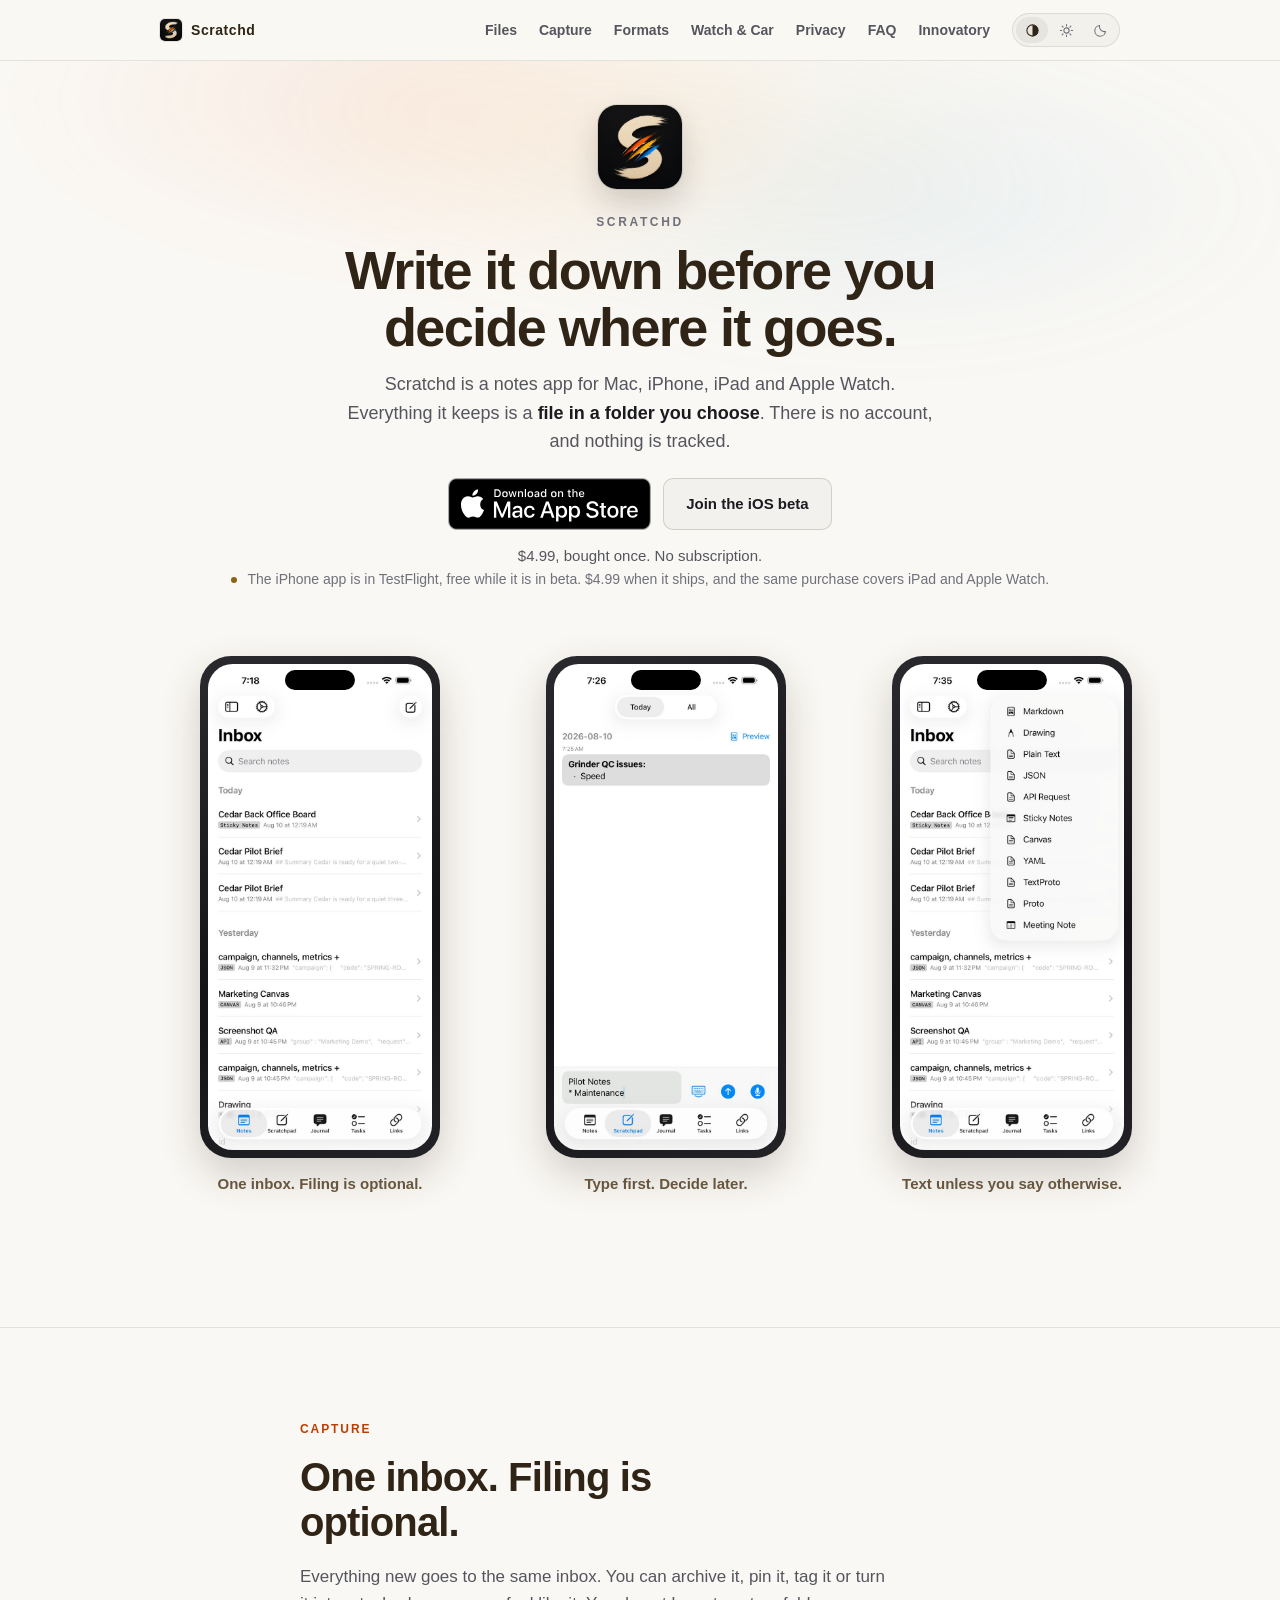
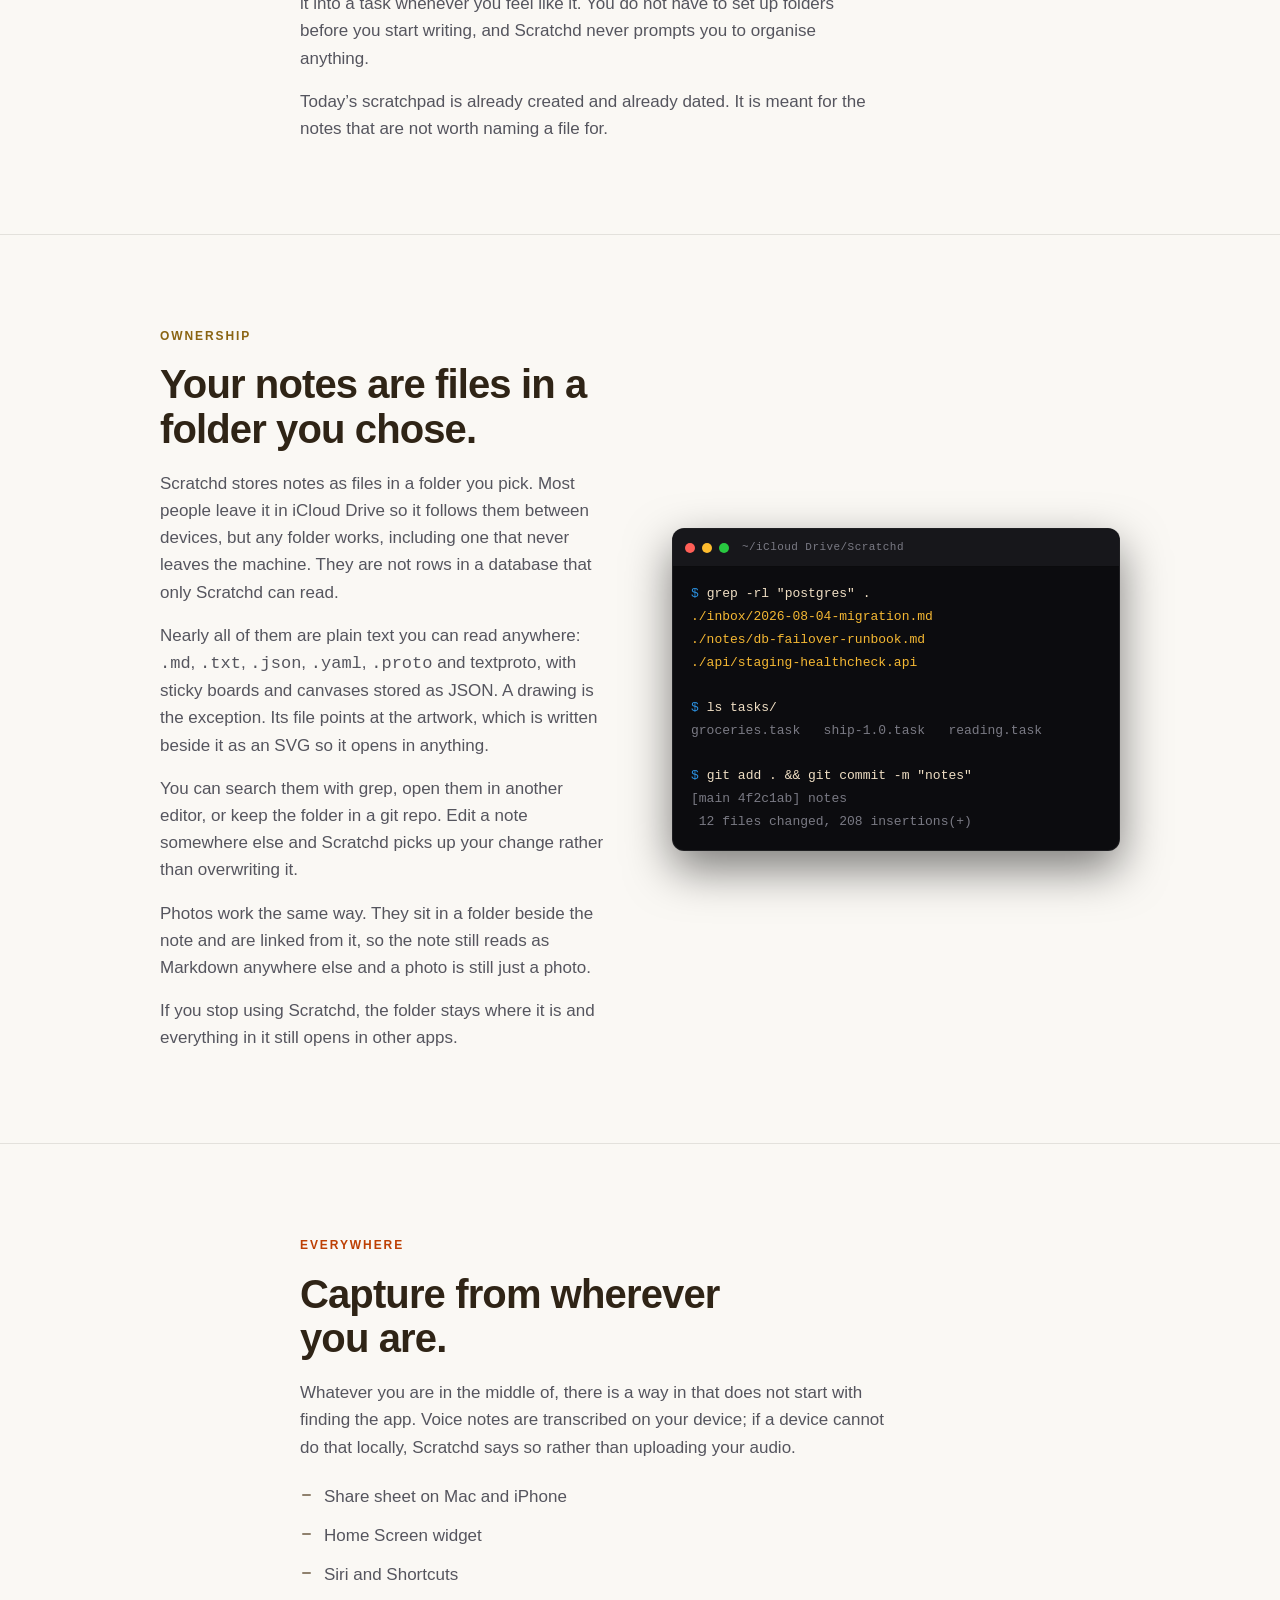
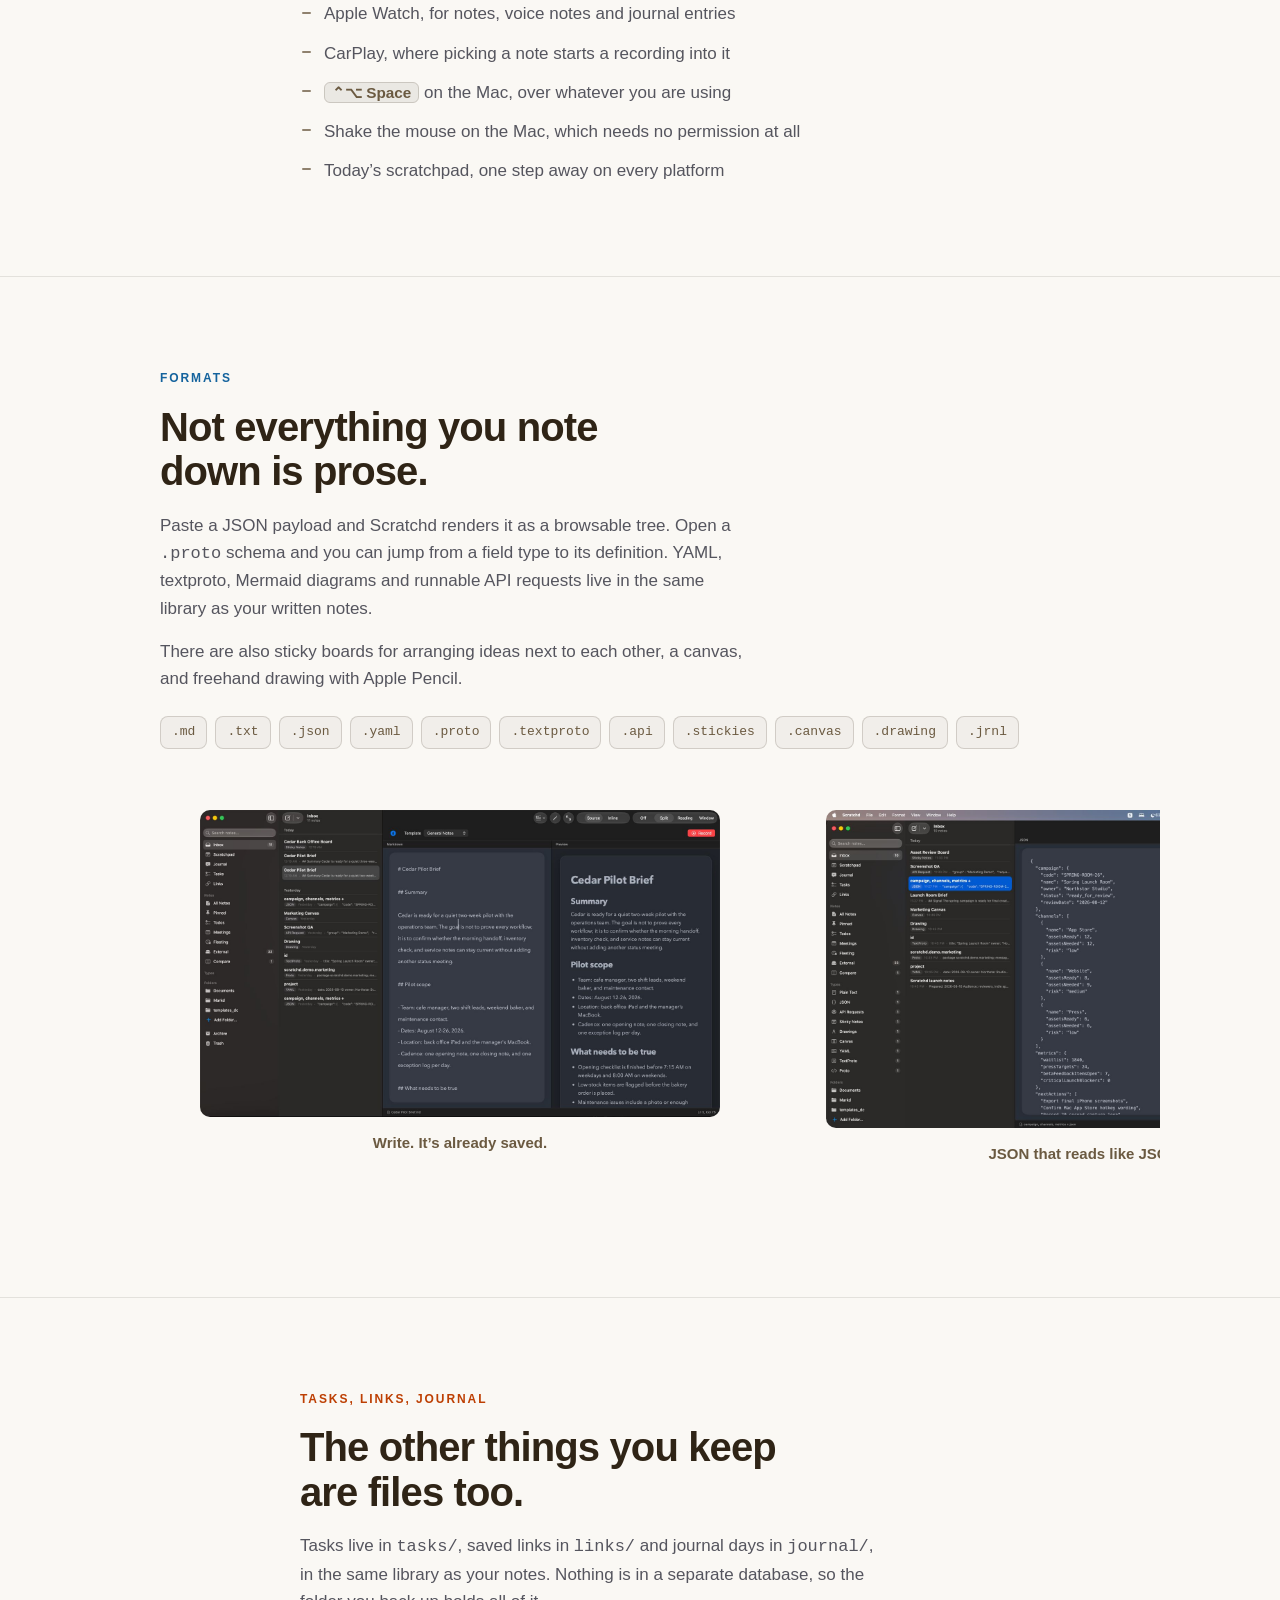
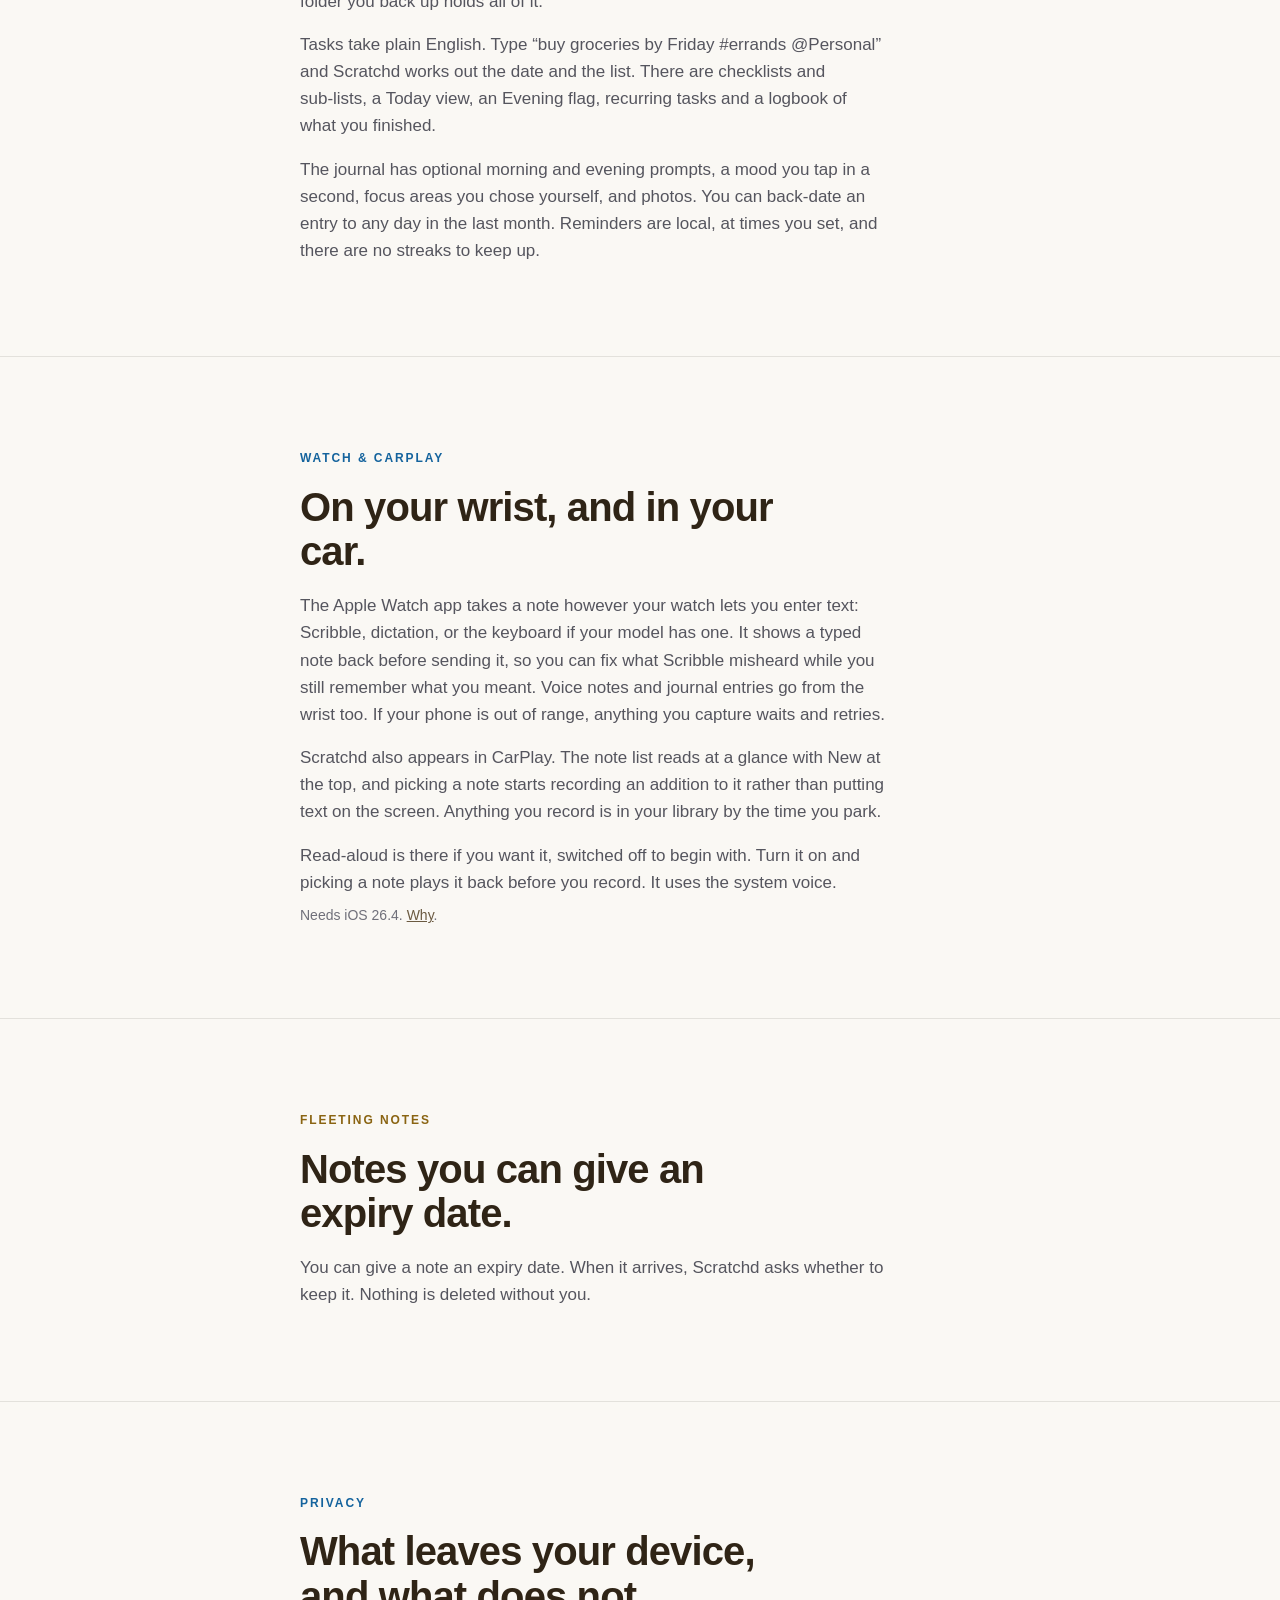
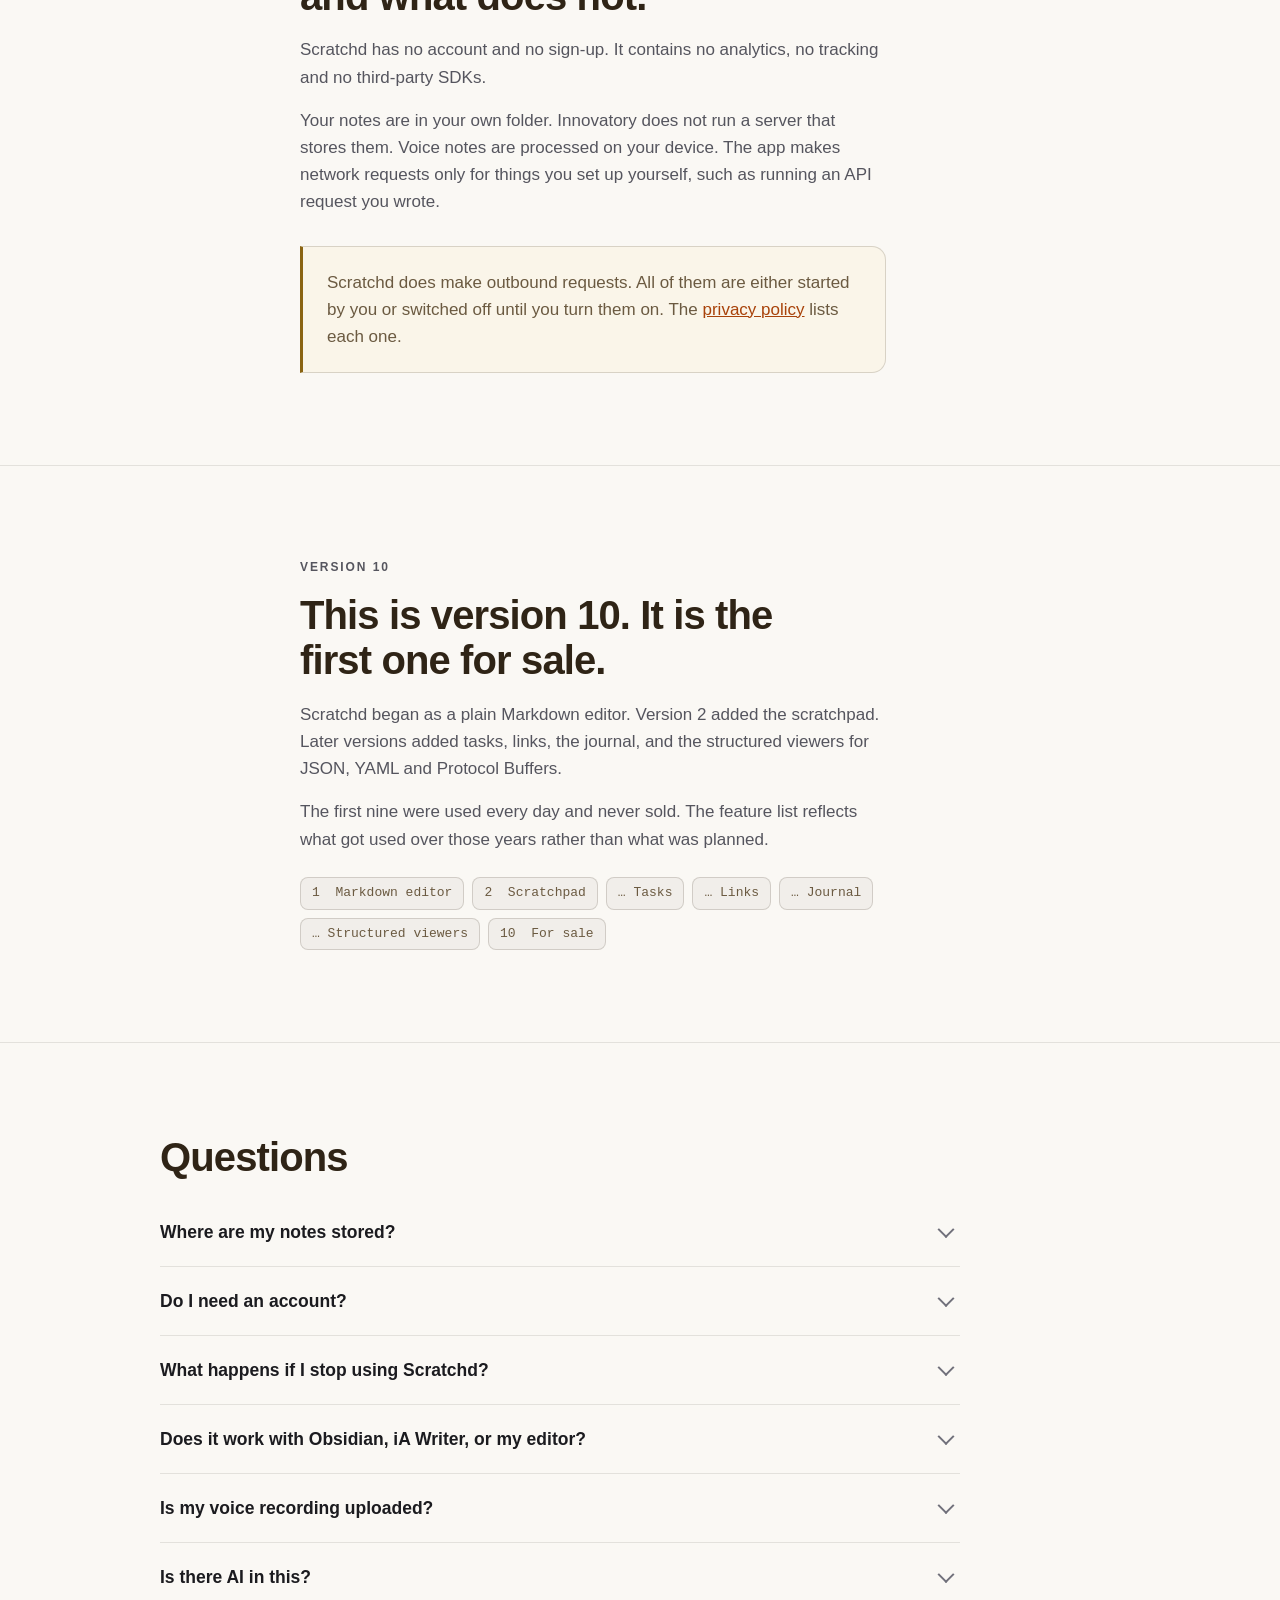
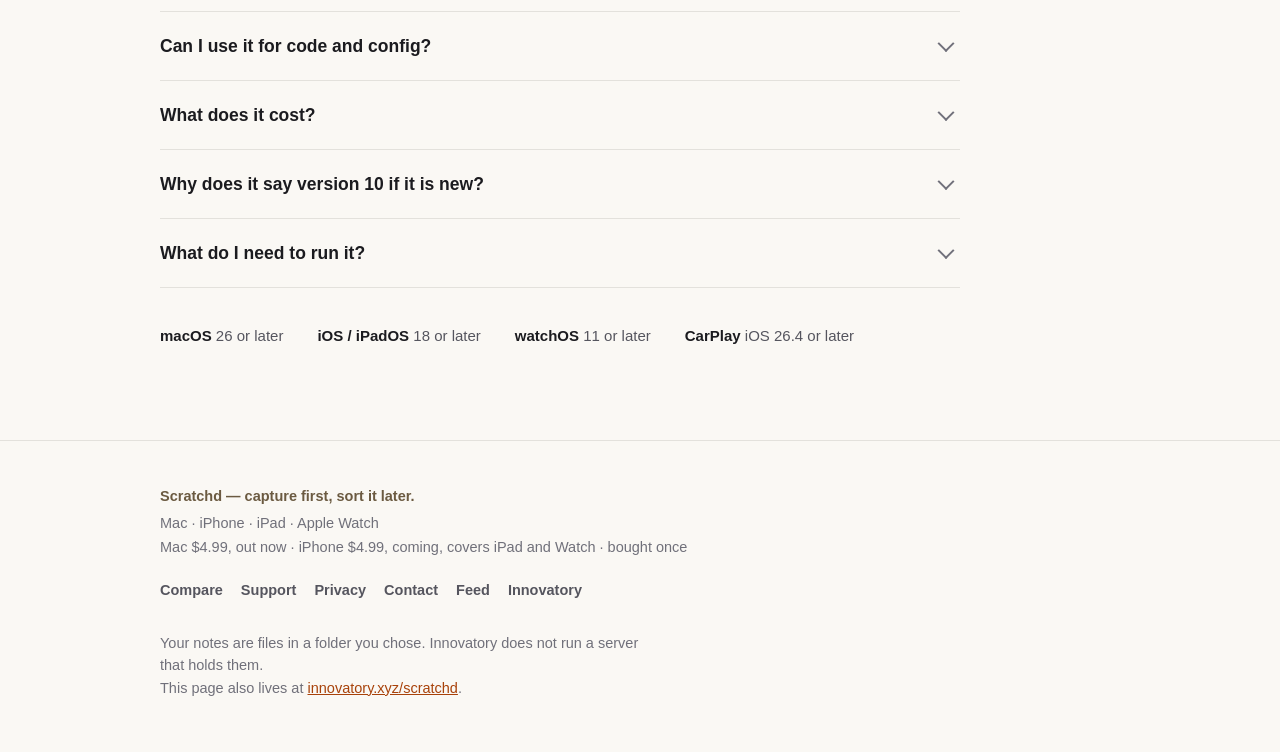
==== commit 29b4c28e: "Join the iOS beta is the second CTA The Mac app had a store badge and the iOS beta had a text link a" ====
--- a/index.html
+++ b/index.html
@@ -175,8 +175,9 @@
             <img class="badge-white" src="assets/scratchd/mac-app-store-badge-white.svg"
                  alt="Download on the Mac App Store" width="156" height="40" />
           </a>
-          <a class="btn btn-ghost" href="privacy/">
-            What it stores
+          <!-- Public TestFlight link. Builds expire 90 days after upload. -->
+          <a class="btn btn-ghost" href="https://testflight.apple.com/join/FnjPjBxX">
+            Join the iOS beta
           </a>
         </div>
         <p class="price-note">$4.99, bought once. No subscription.</p>
@@ -185,8 +186,6 @@
           <span class="dot" aria-hidden="true"></span>
           The iPhone app is in TestFlight, free while it is in beta. $4.99 when it ships, and
           the same purchase covers iPad and Apple&nbsp;Watch.
-          <!-- Public TestFlight link. Builds expire 90 days after upload. -->
-          <a href="https://testflight.apple.com/join/FnjPjBxX">Join the beta</a>.
         </p>
 
       </div>
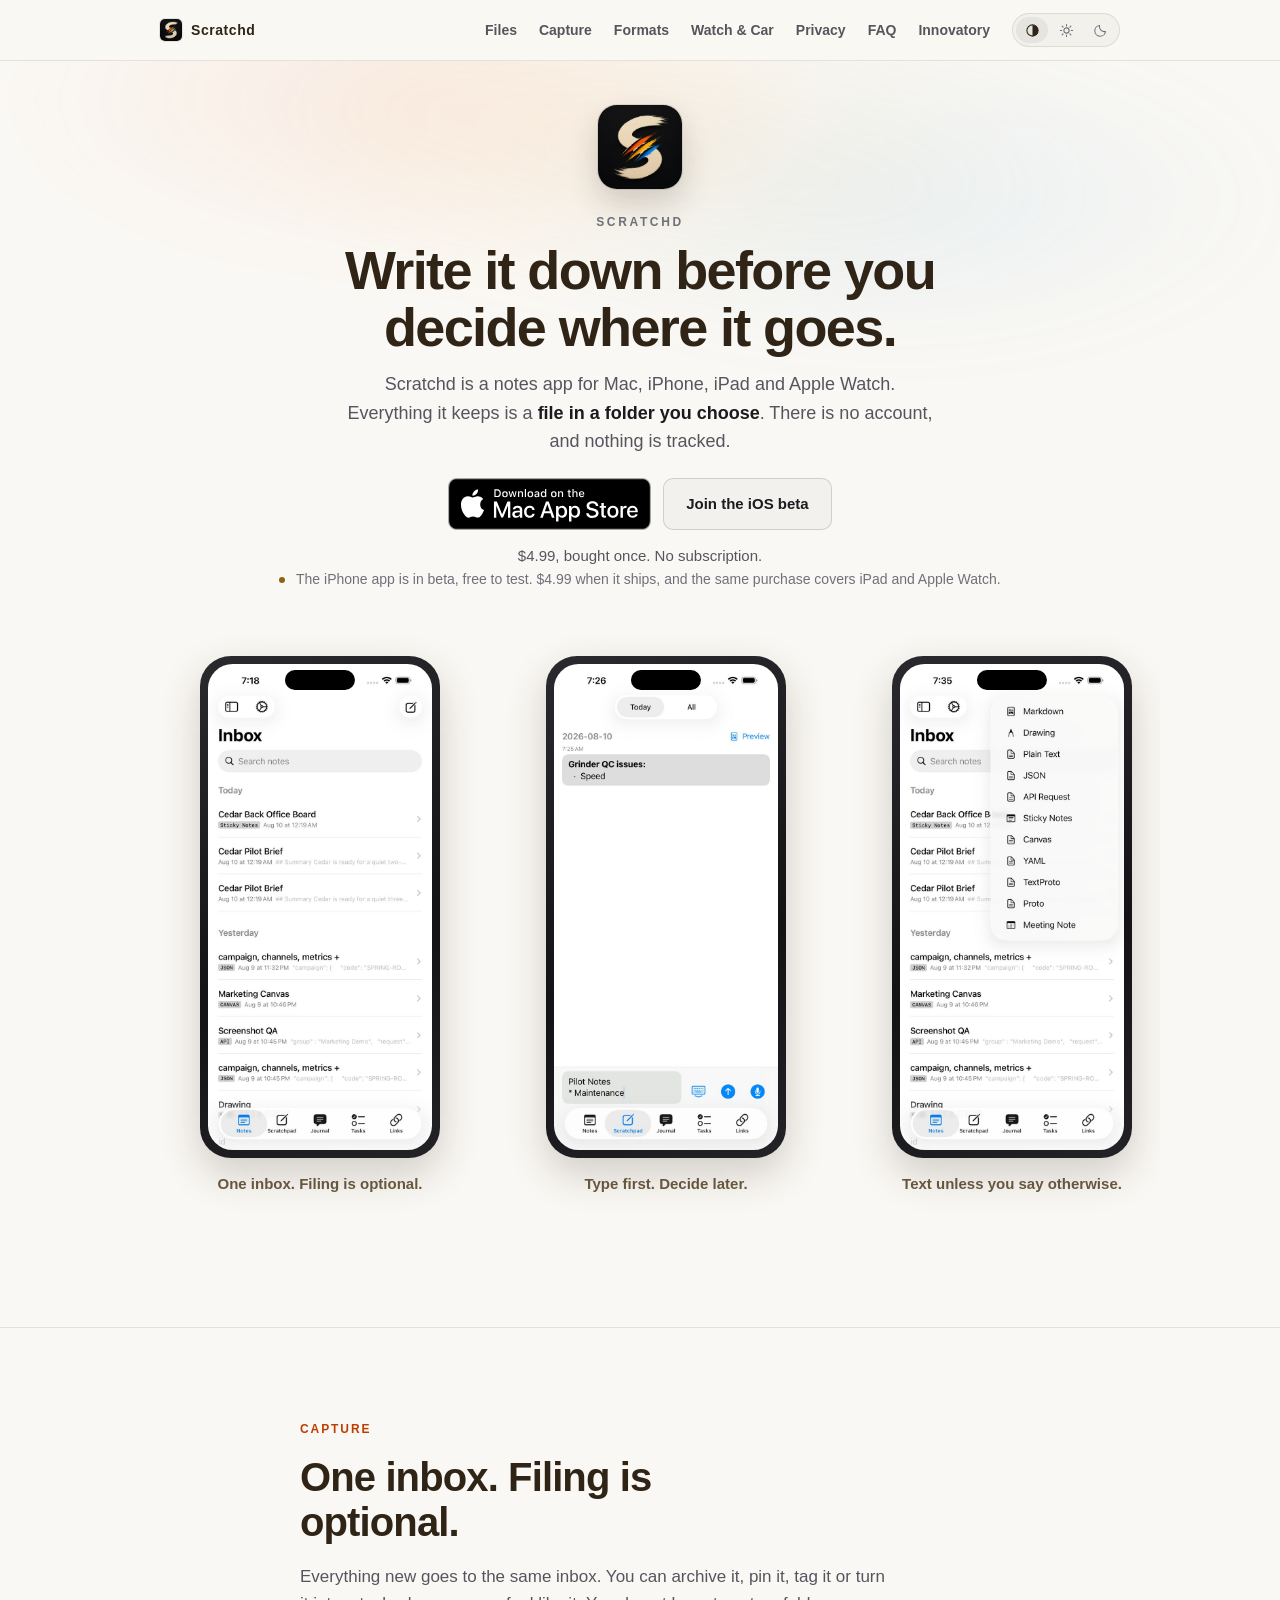
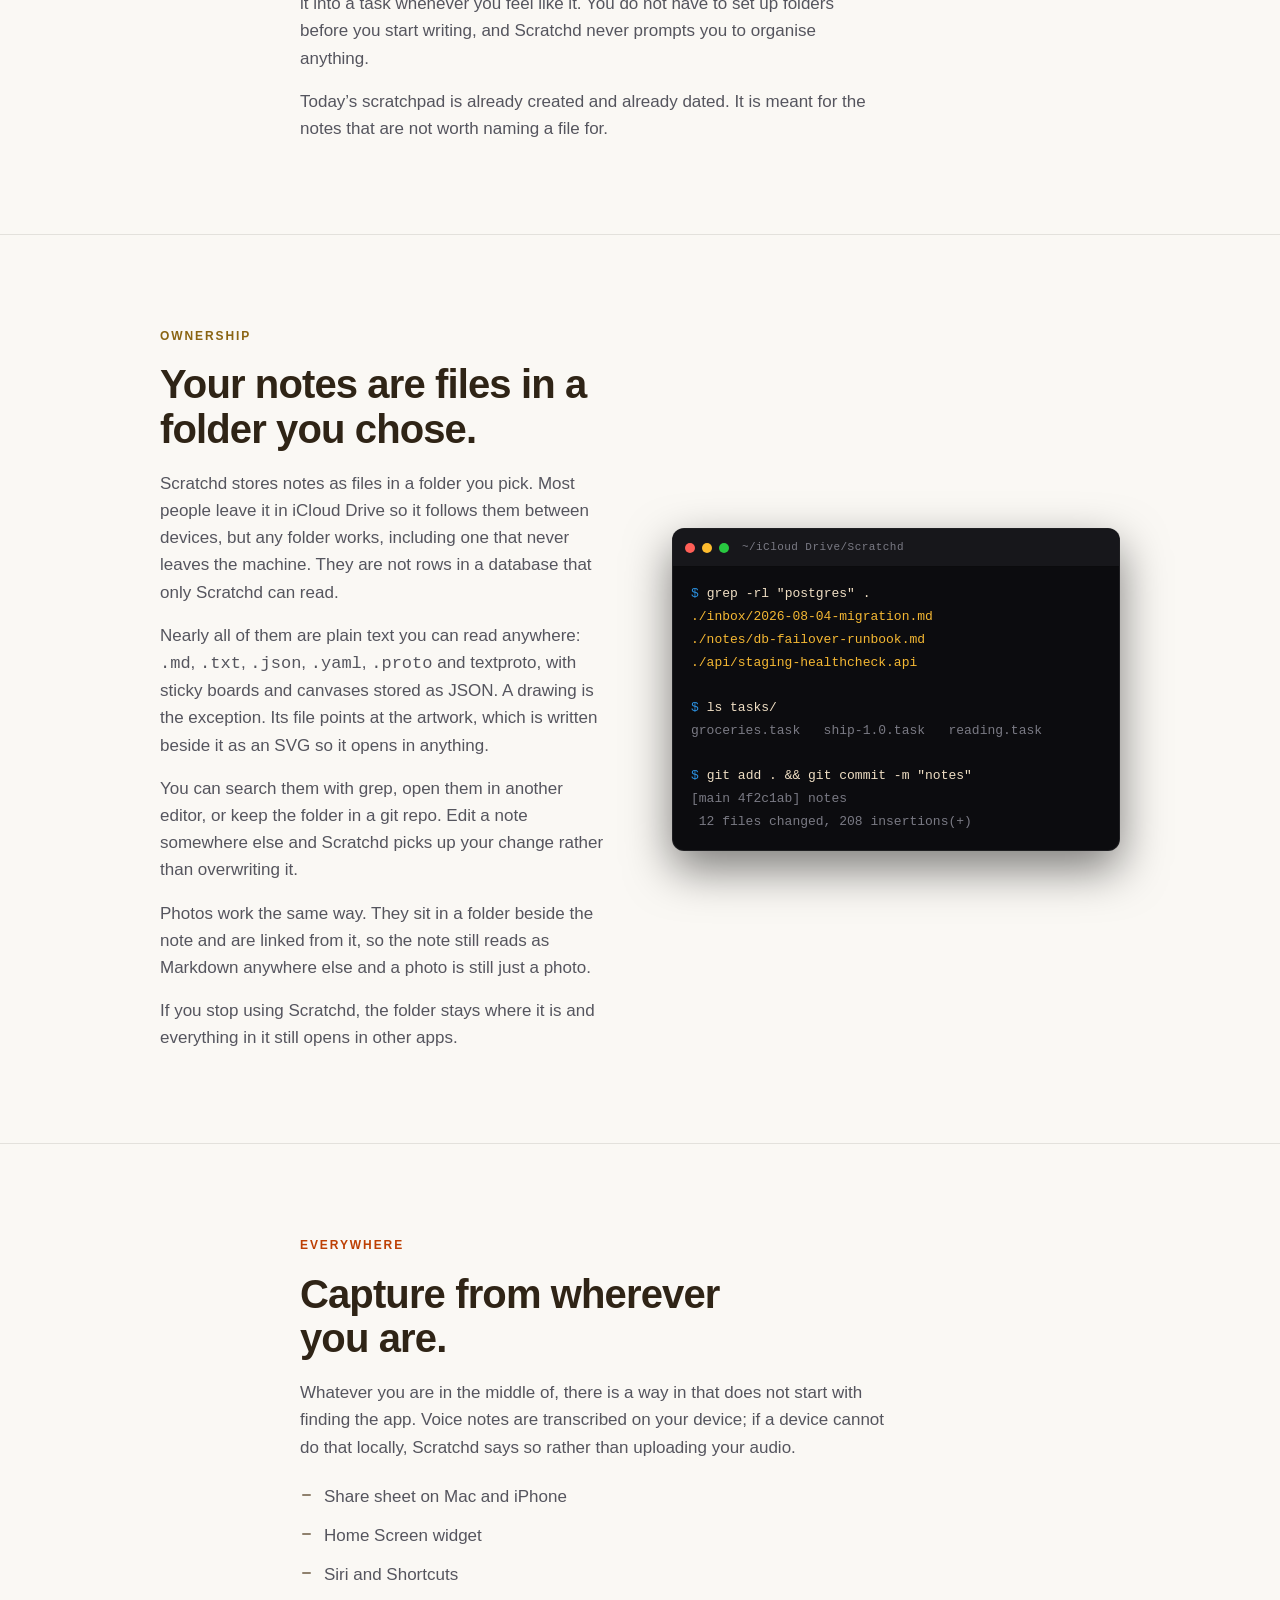
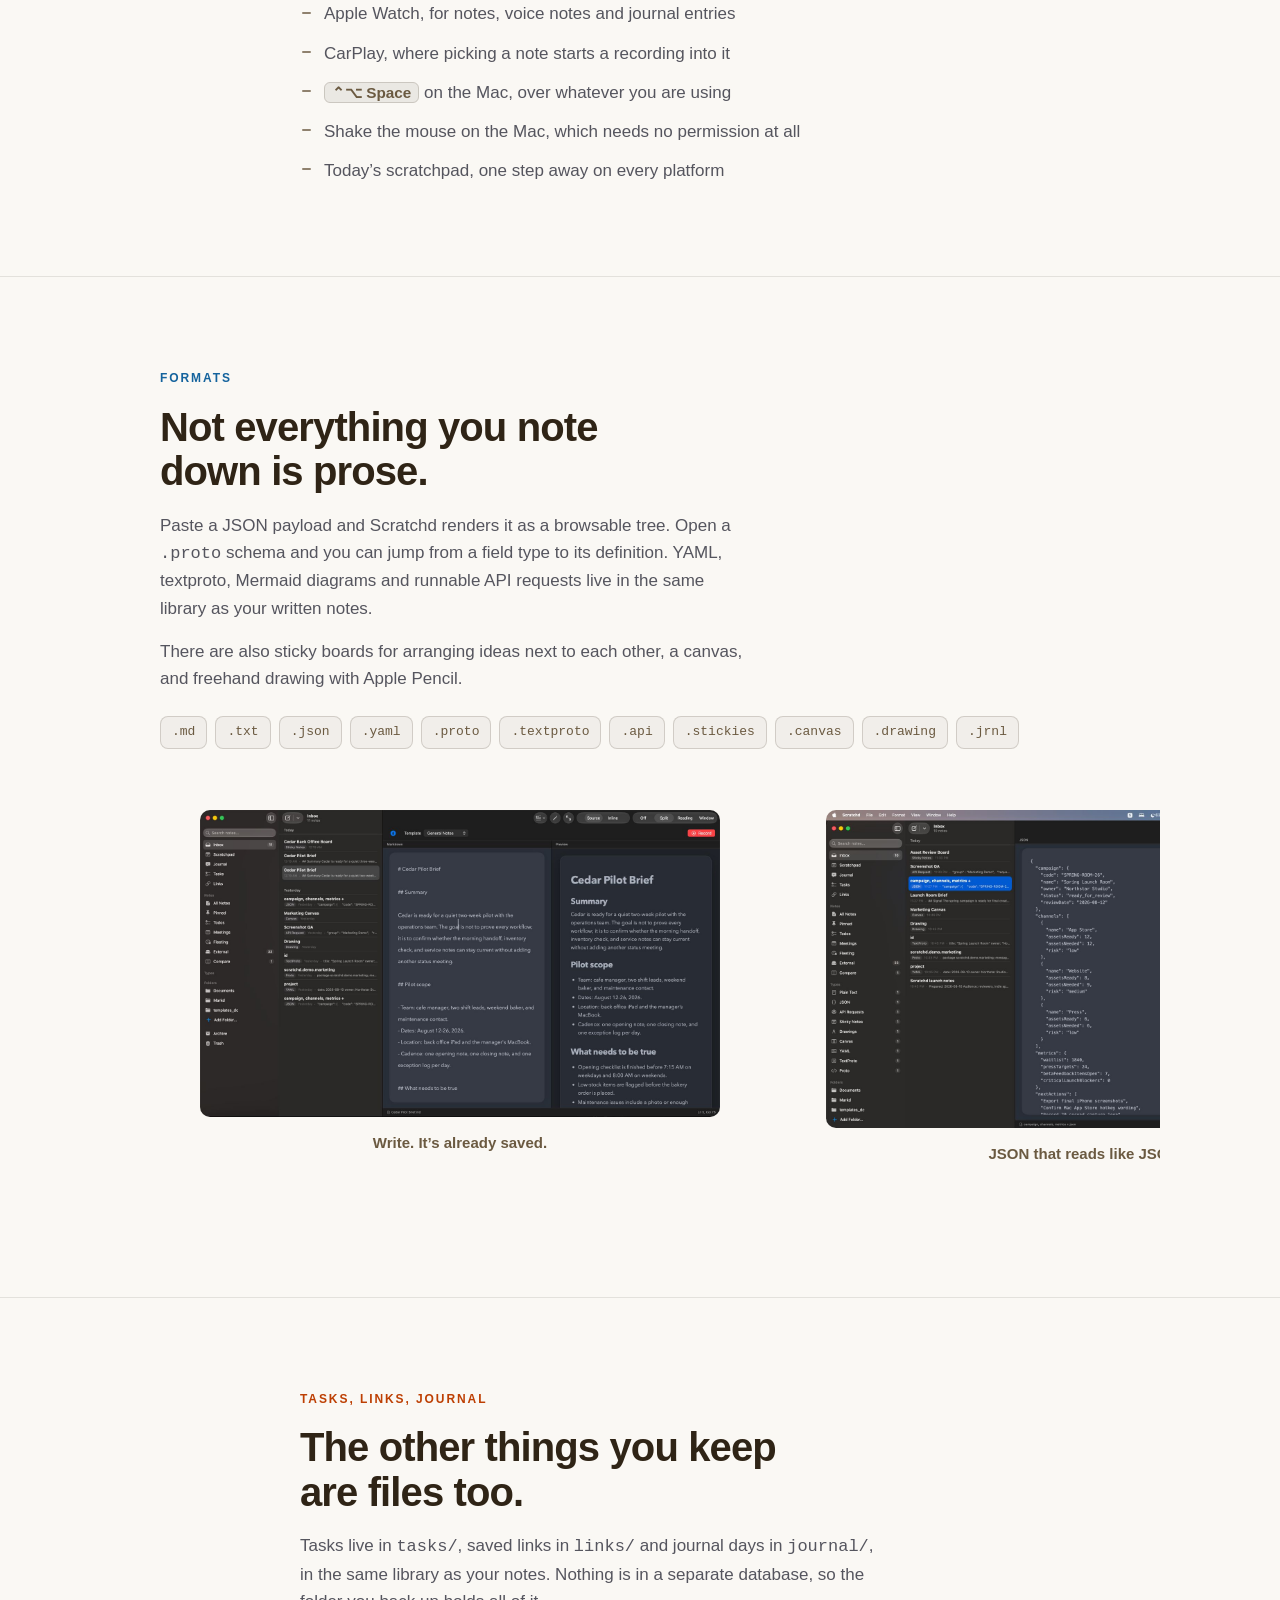
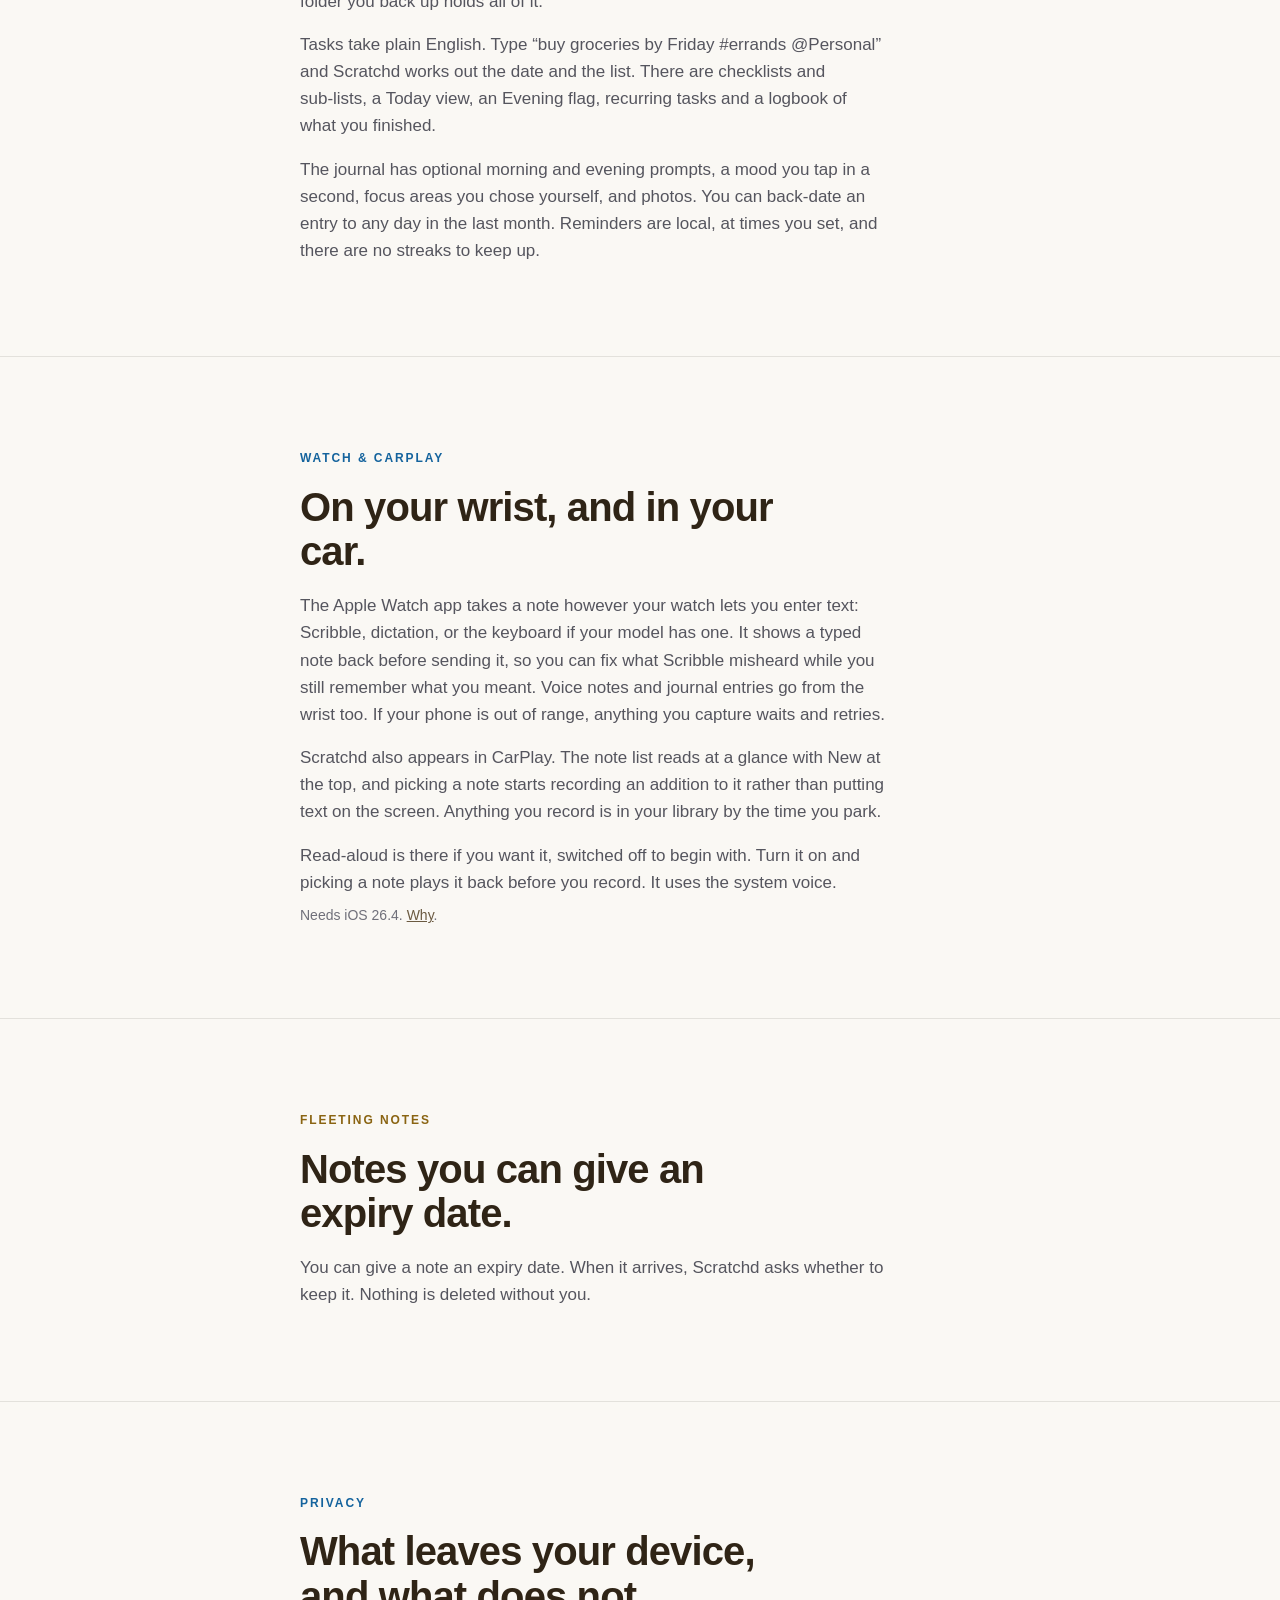
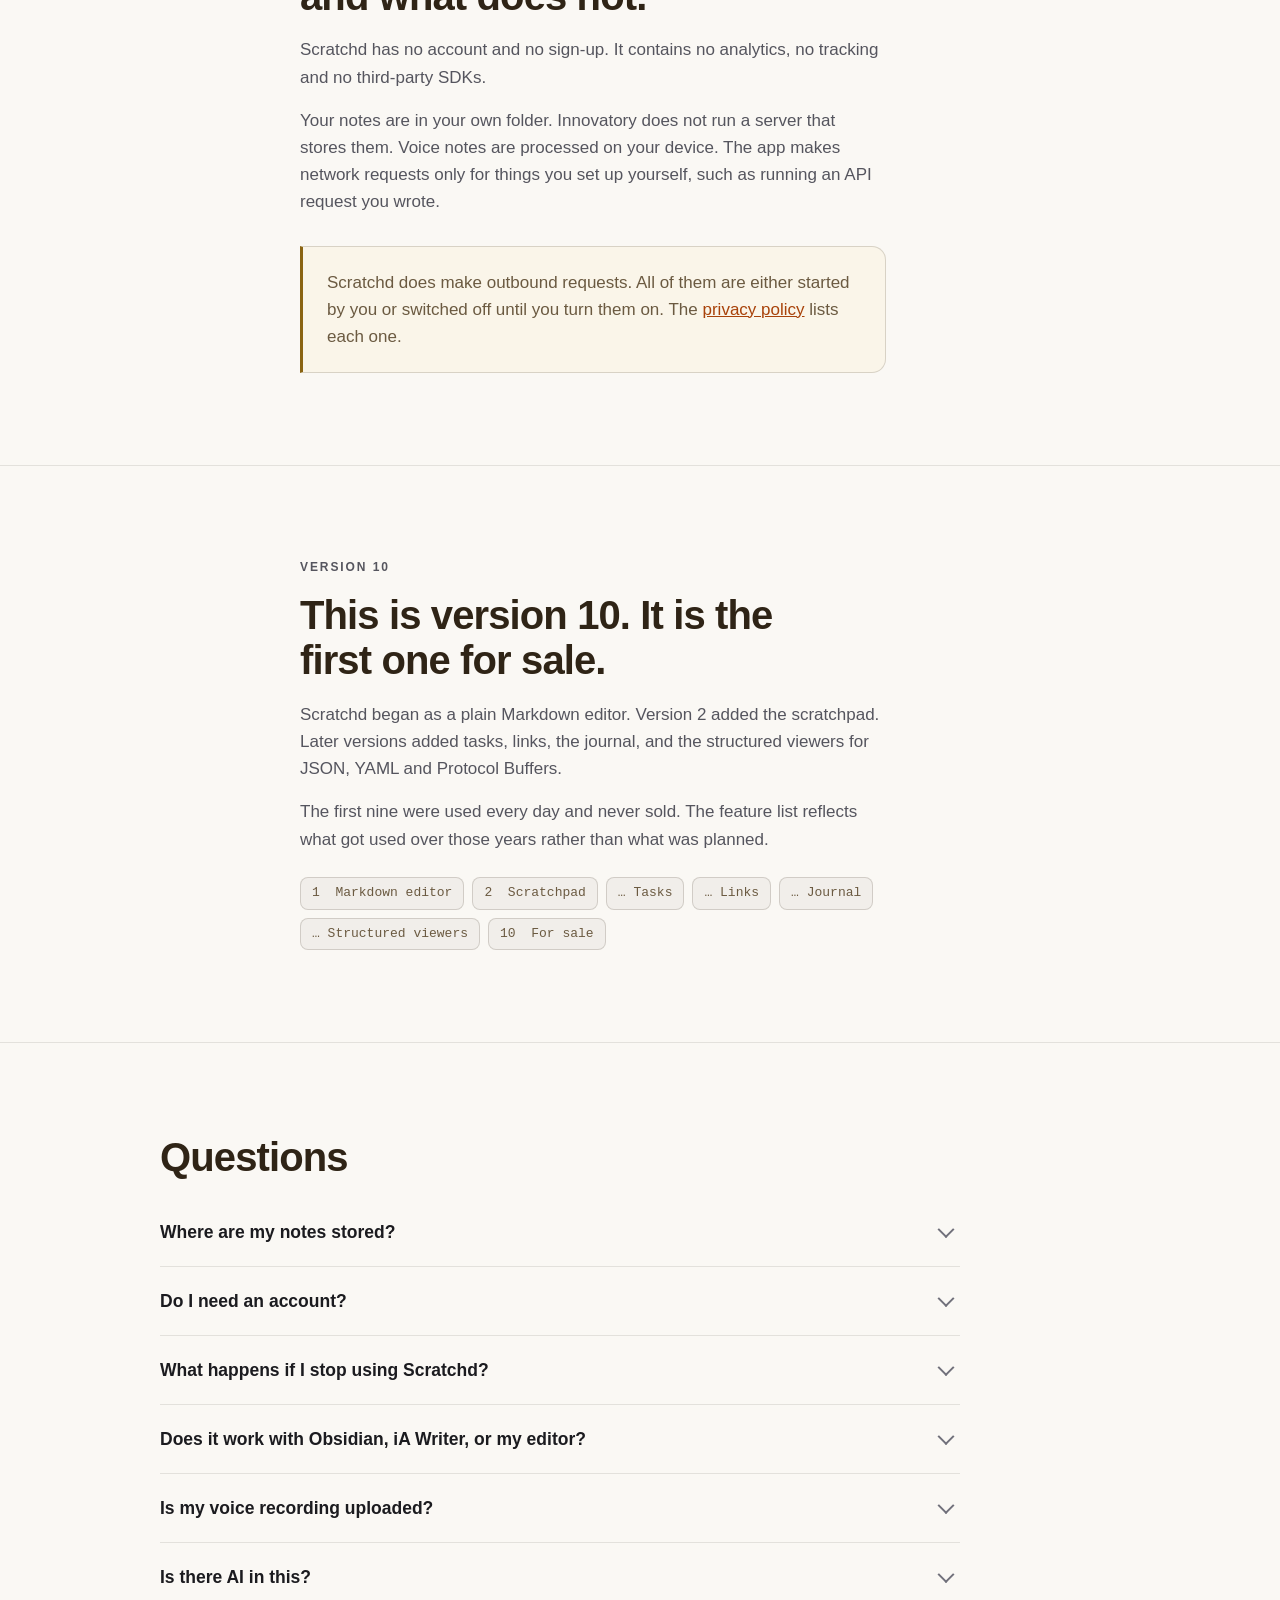
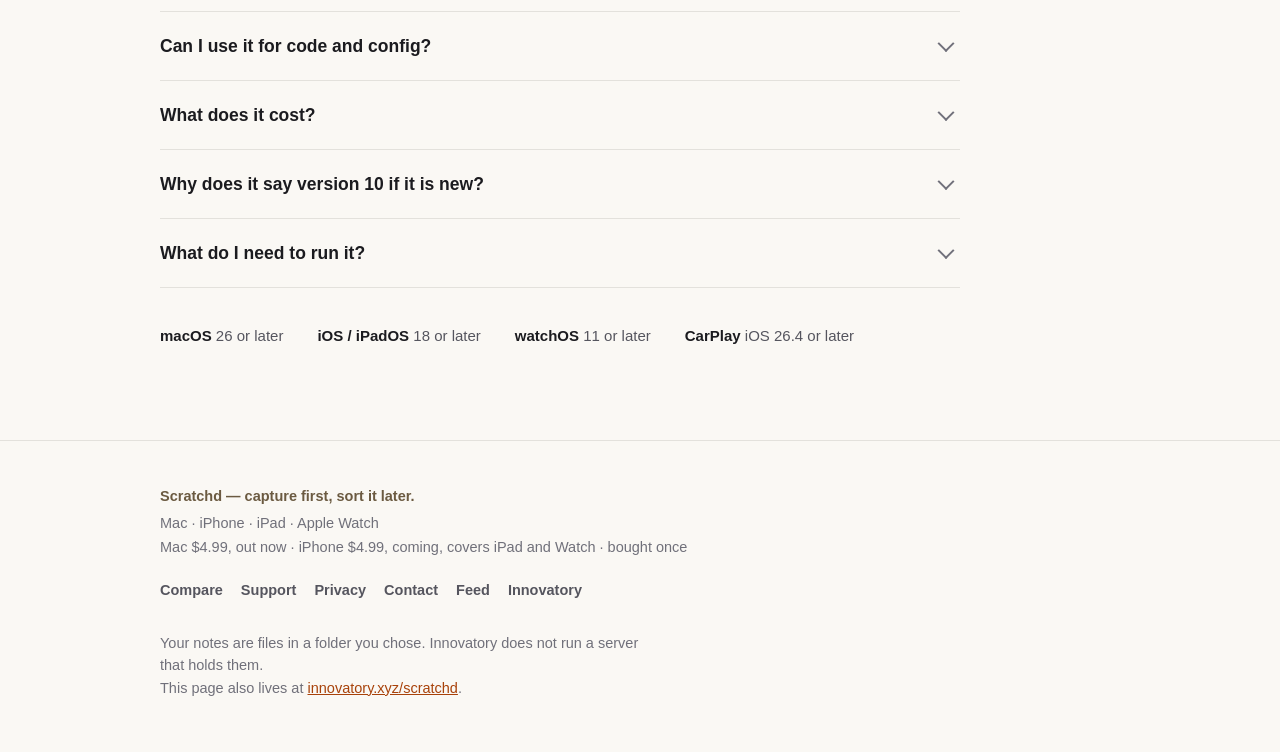
==== commit 3fc8881b: "One vocabulary for beta status across the sites The three sites said three different things. Our Not" ====
--- a/index.html
+++ b/index.html
@@ -184,8 +184,8 @@
 
         <p class="availability">
           <span class="dot" aria-hidden="true"></span>
-          The iPhone app is in TestFlight, free while it is in beta. $4.99 when it ships, and
-          the same purchase covers iPad and Apple&nbsp;Watch.
+          The iPhone app is in beta, free to test. $4.99 when it ships, and the same
+          purchase covers iPad and Apple&nbsp;Watch.
         </p>
 
       </div>
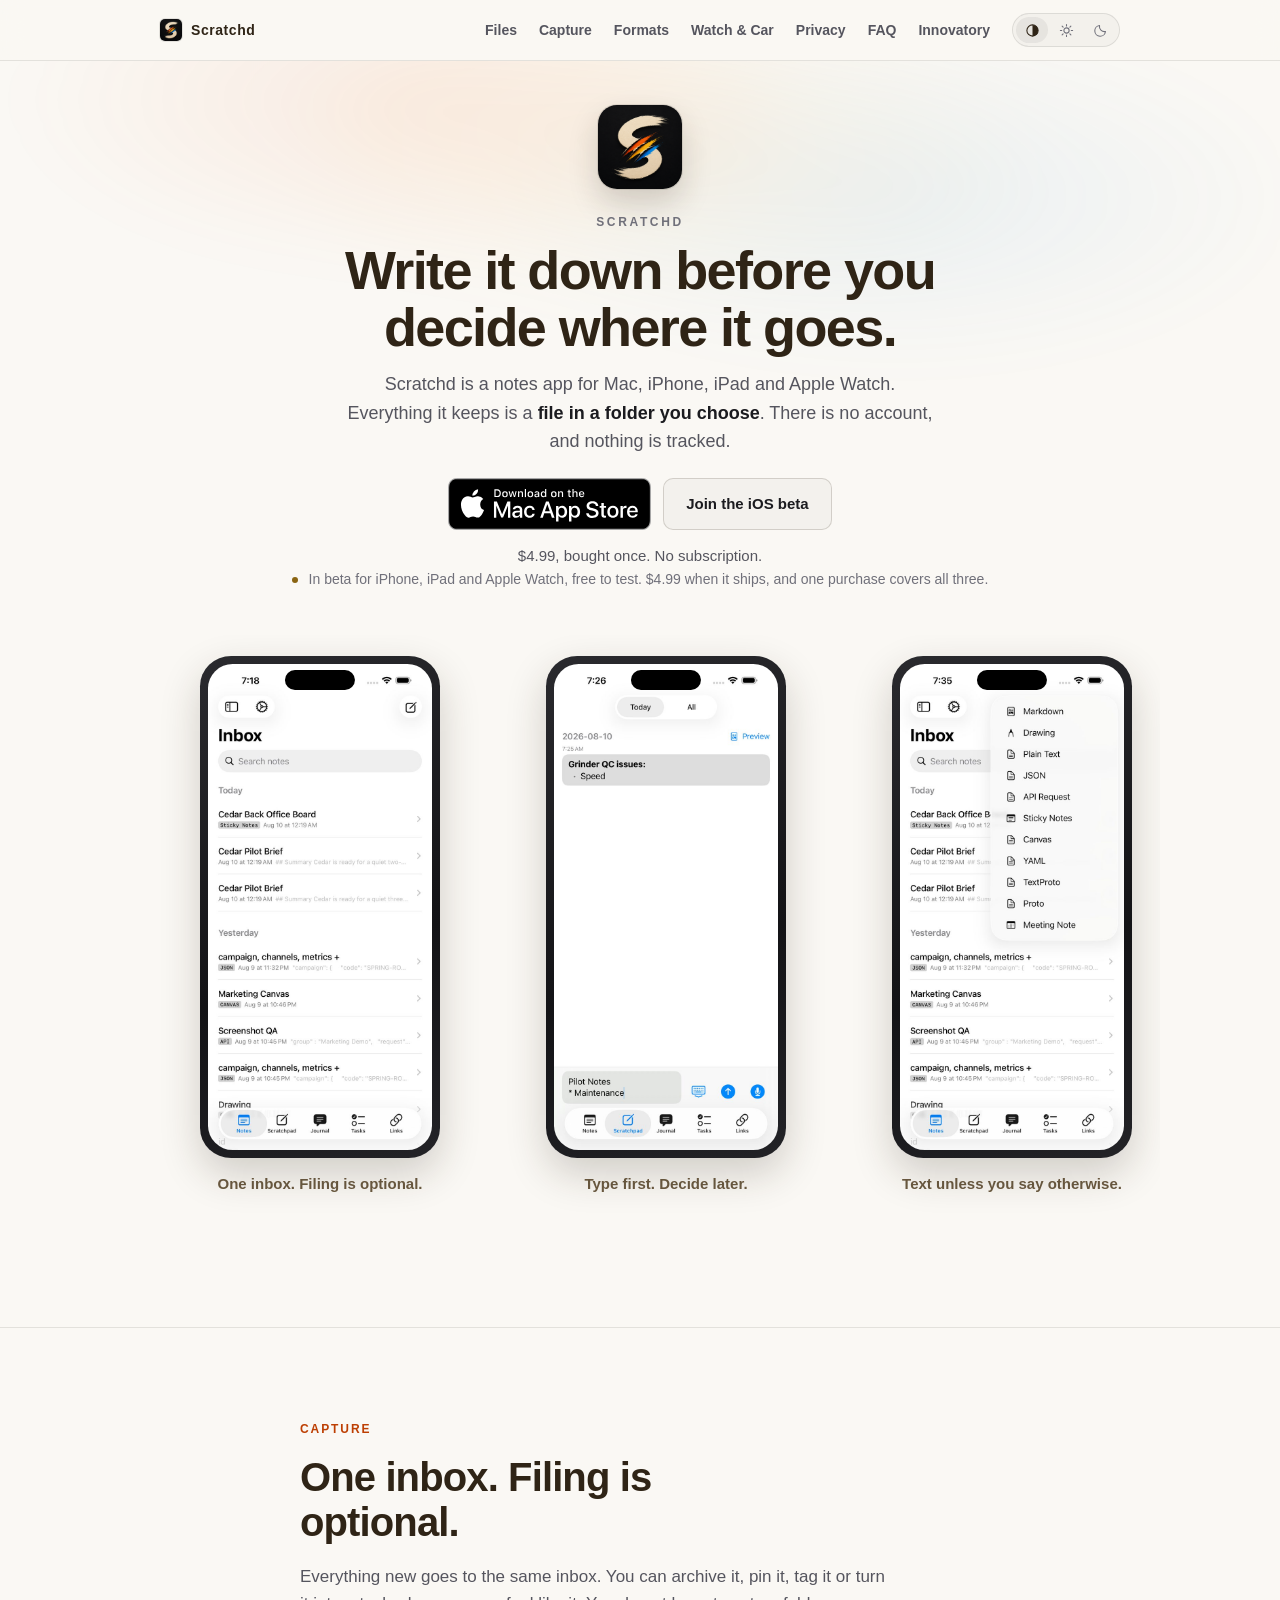
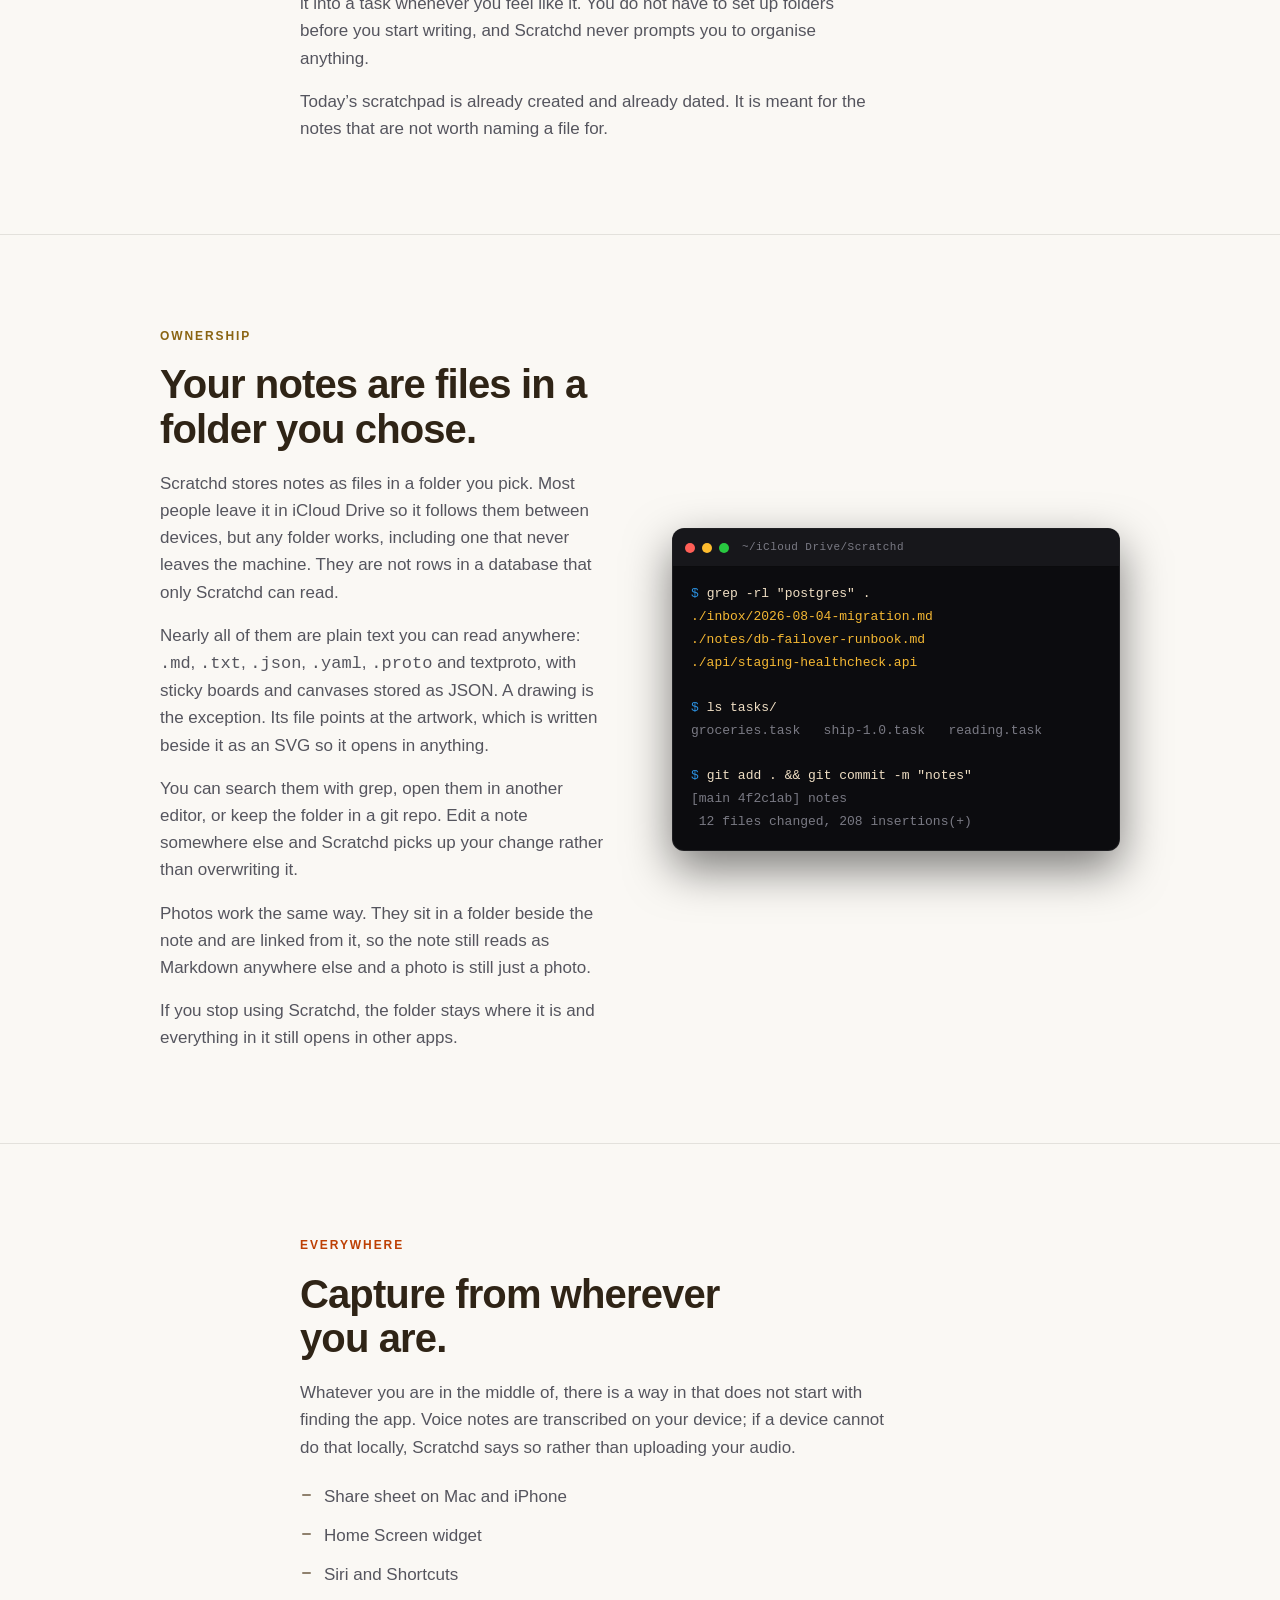
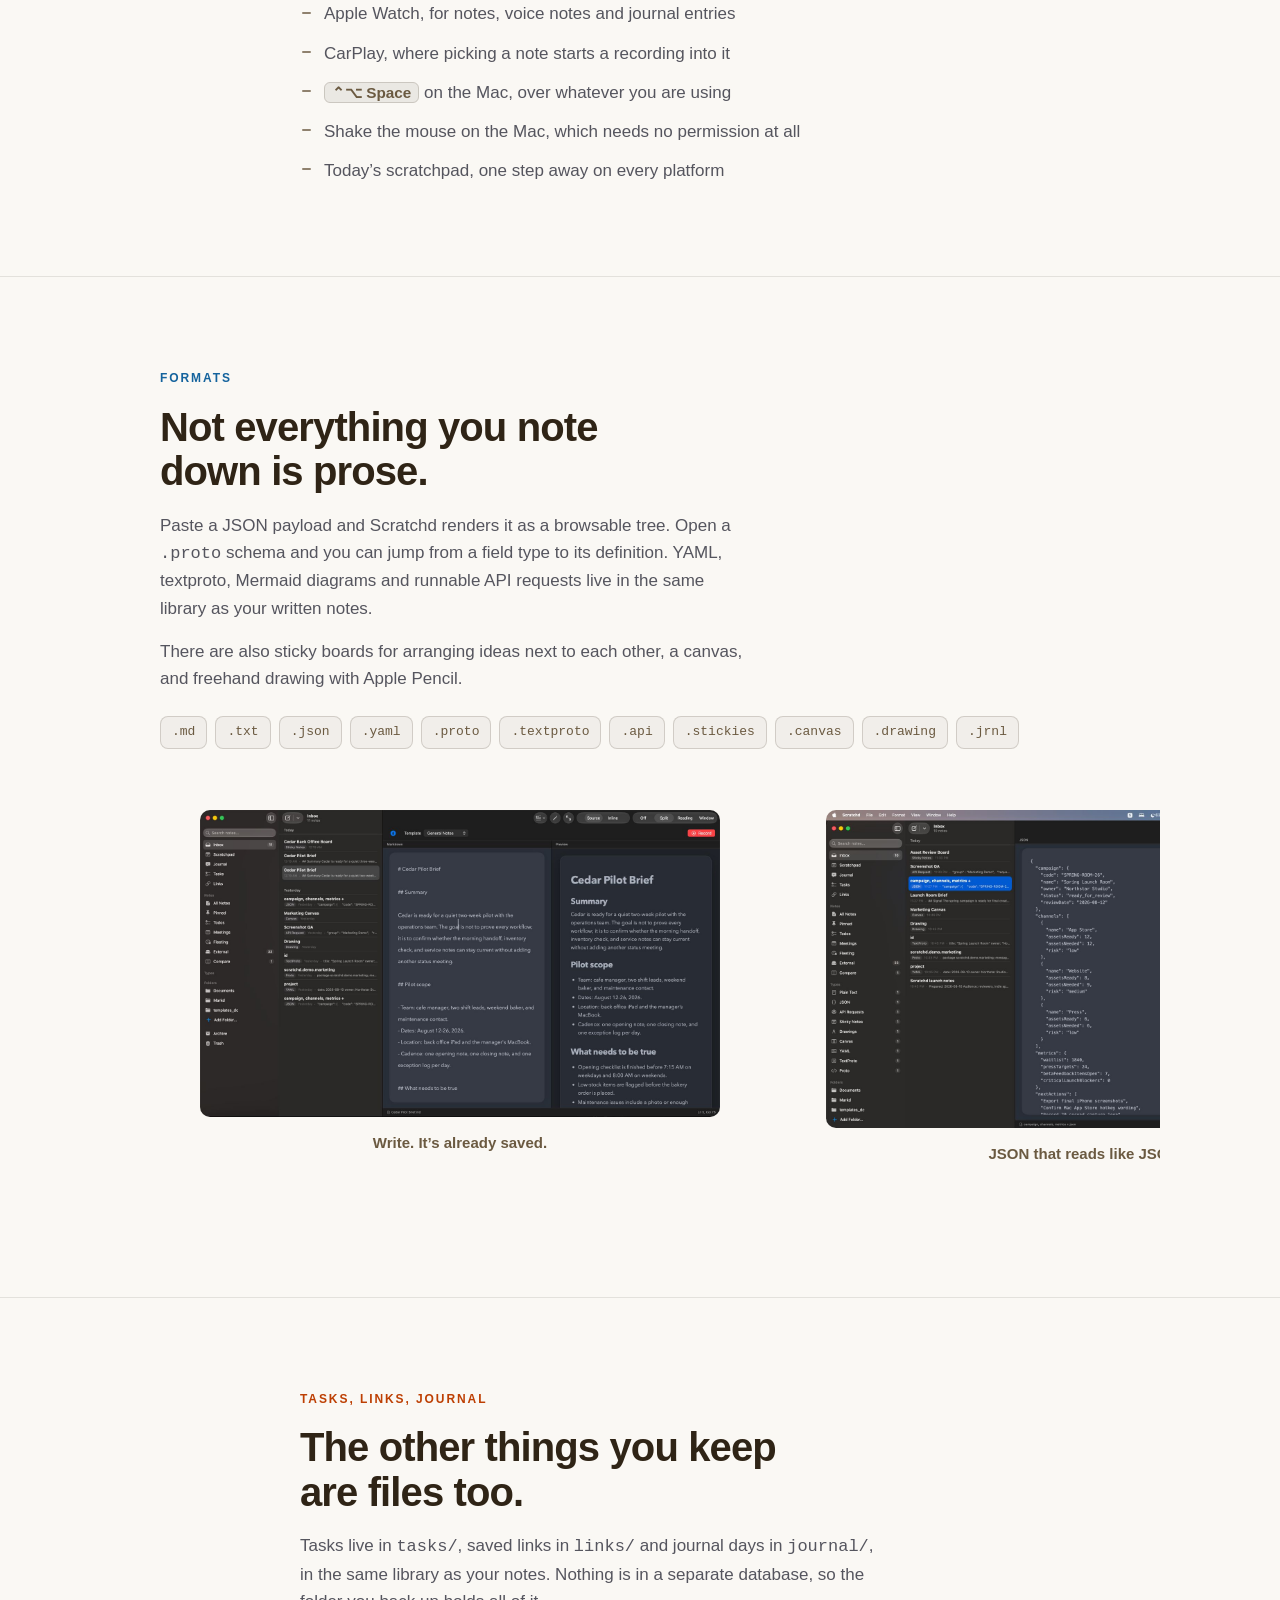
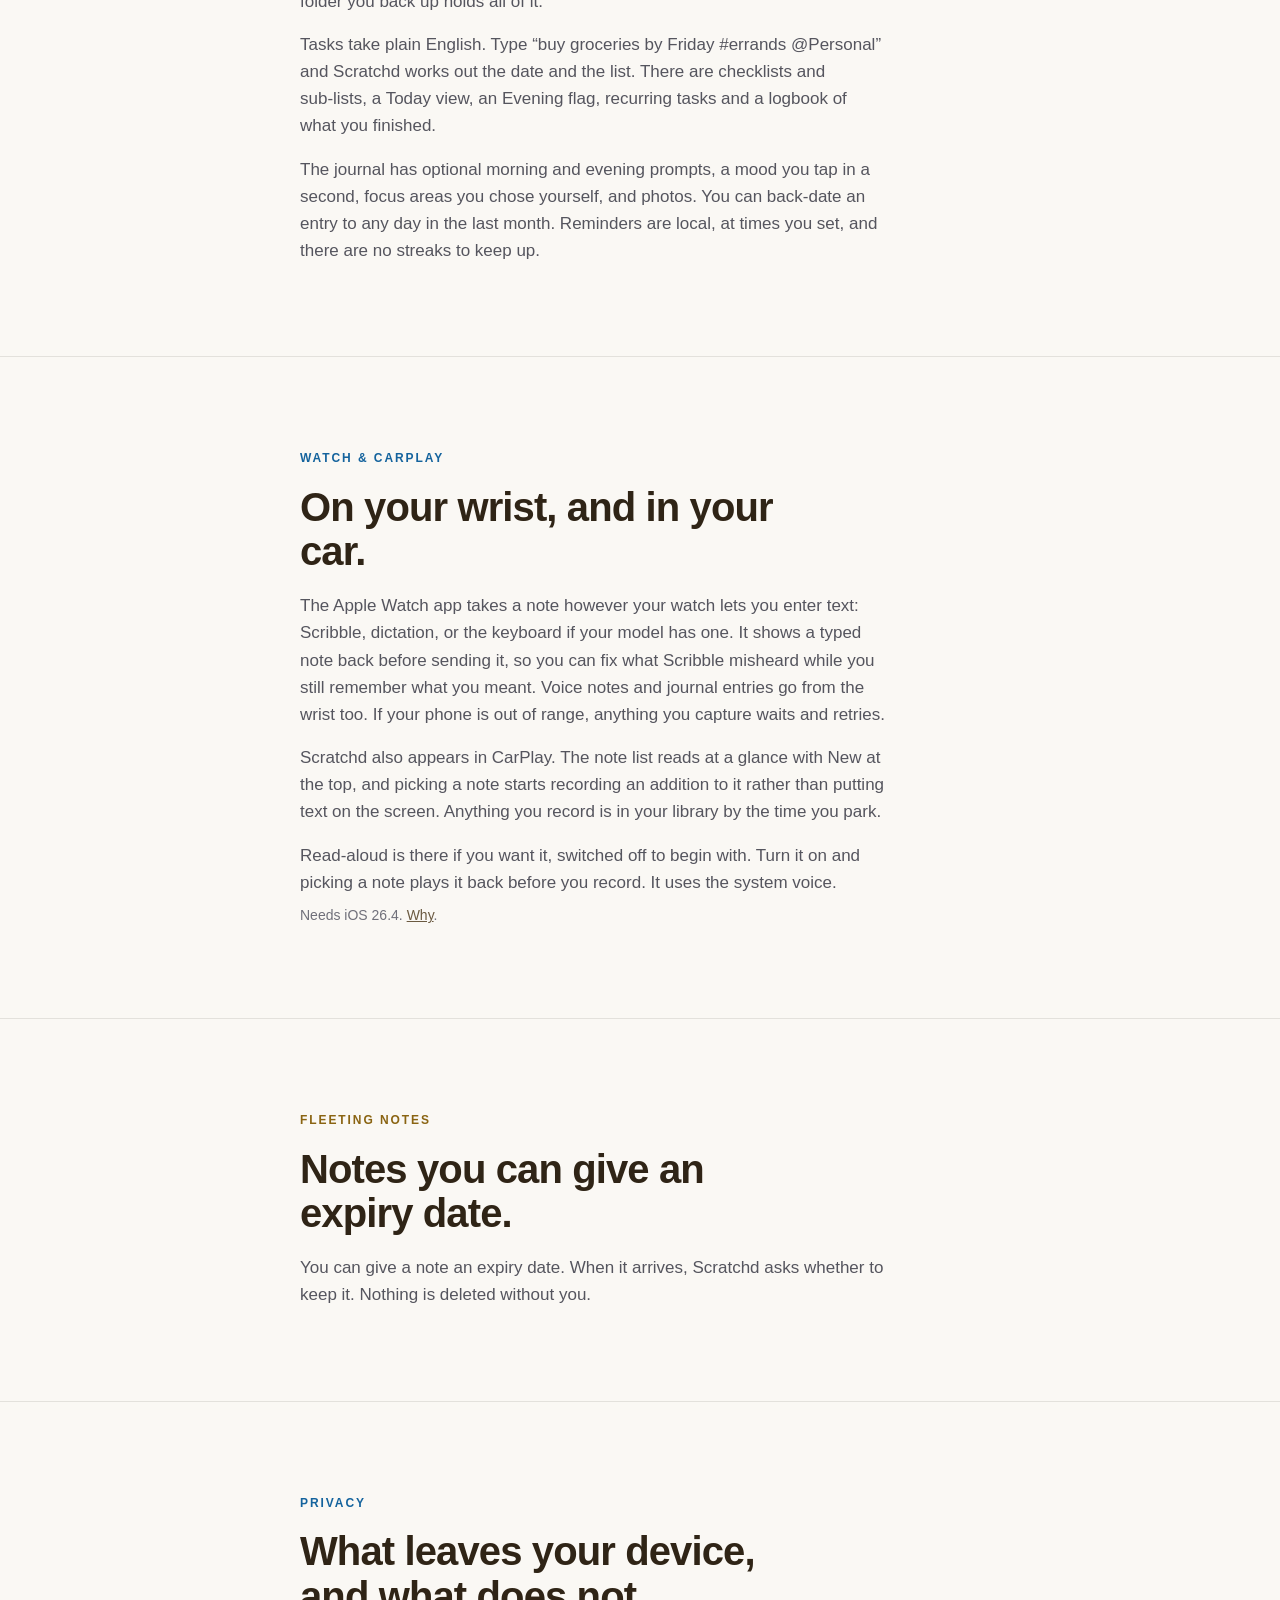
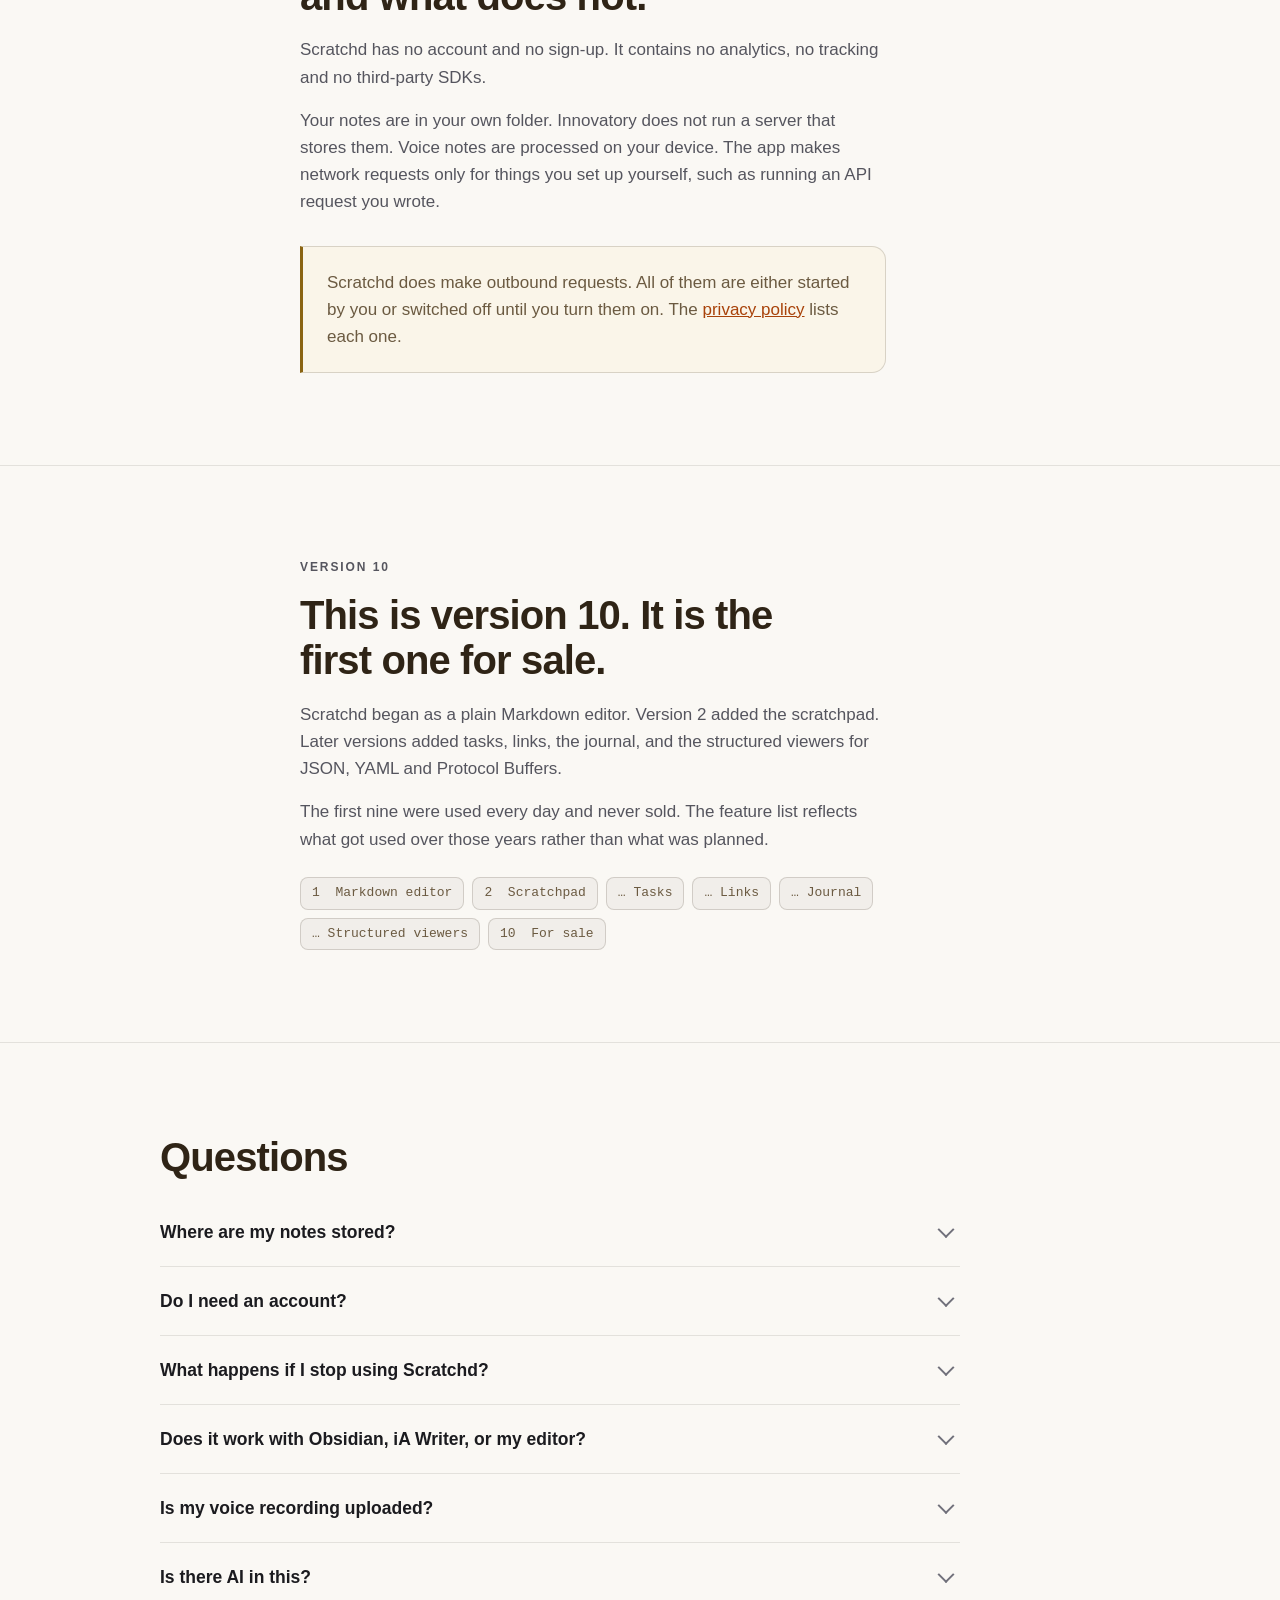
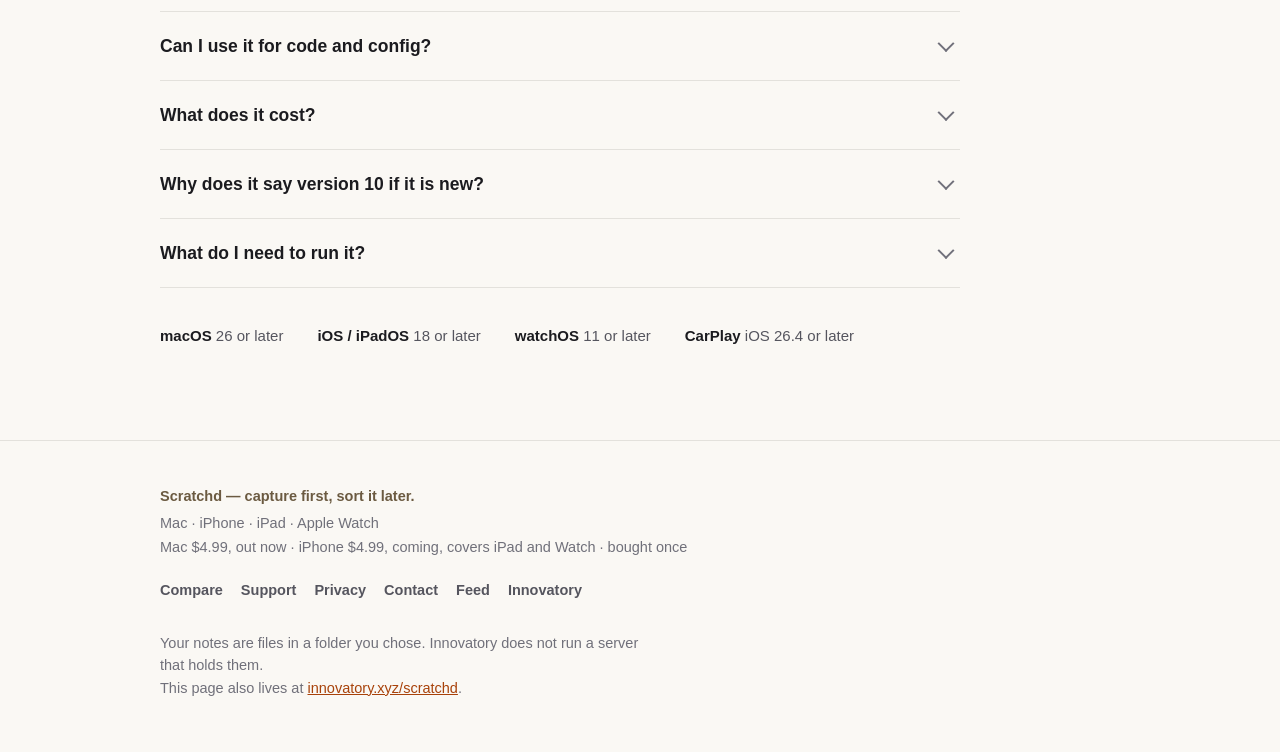
==== commit b68da0c9: "Same opening as the other two sites 'The iPhone app is in beta' becomes 'In beta for ...', matching " ====
--- a/index.html
+++ b/index.html
@@ -184,8 +184,8 @@
 
         <p class="availability">
           <span class="dot" aria-hidden="true"></span>
-          The iPhone app is in beta, free to test. $4.99 when it ships, and the same
-          purchase covers iPad and Apple&nbsp;Watch.
+          In beta for iPhone, iPad and Apple&nbsp;Watch, free to test. $4.99 when it ships,
+          and one purchase covers all three.
         </p>
 
       </div>
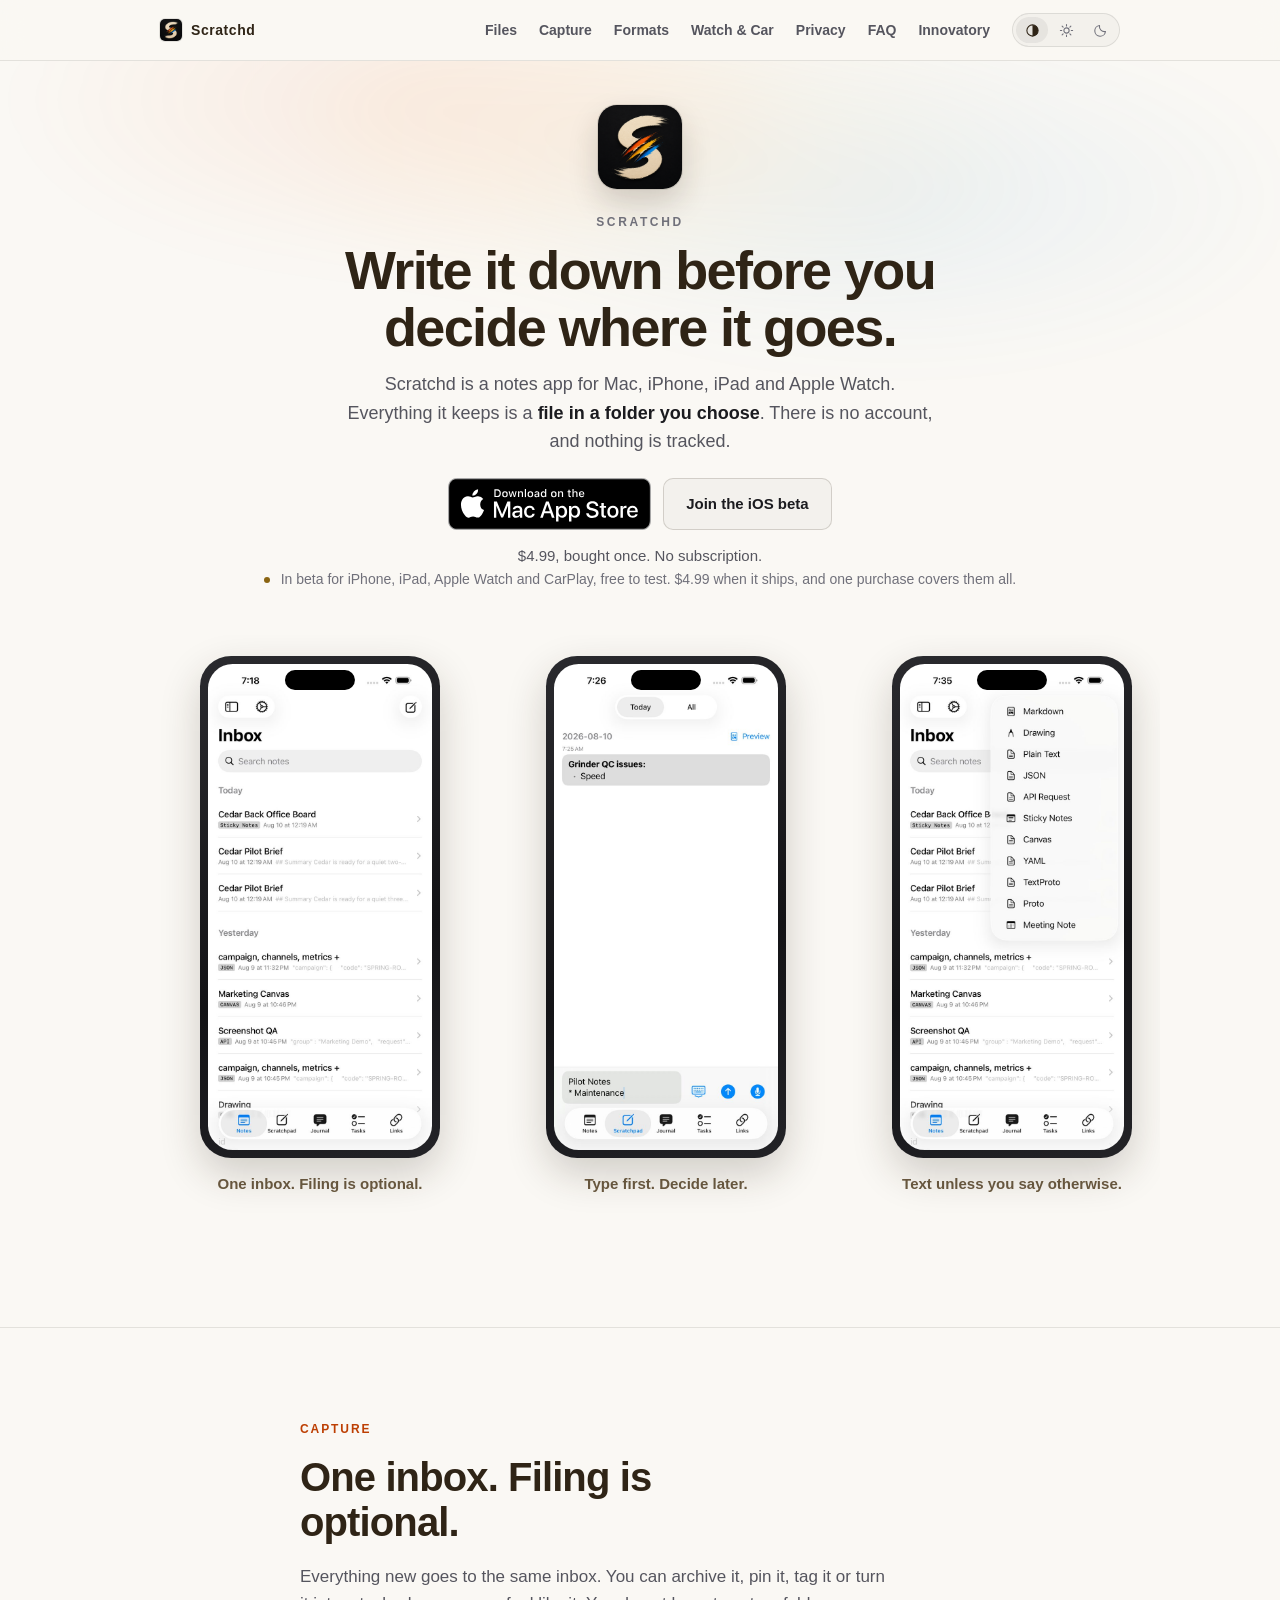
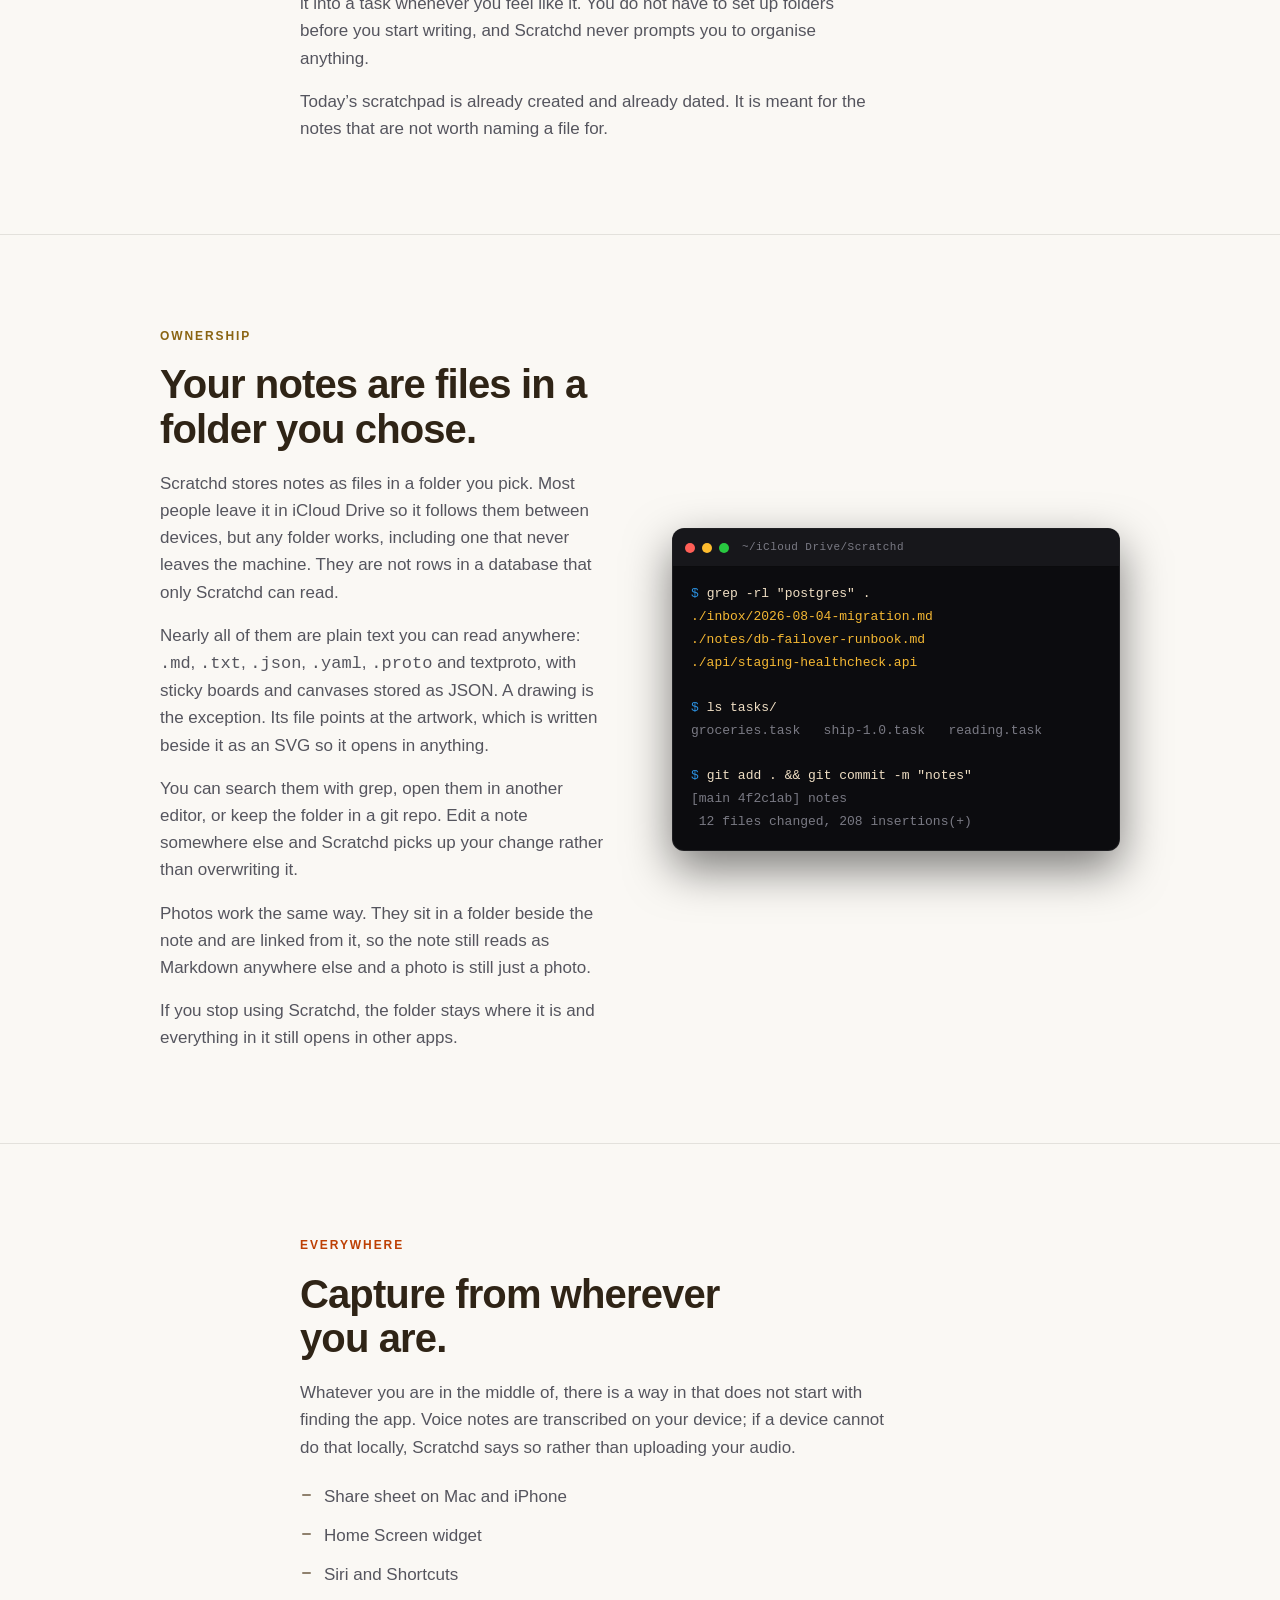
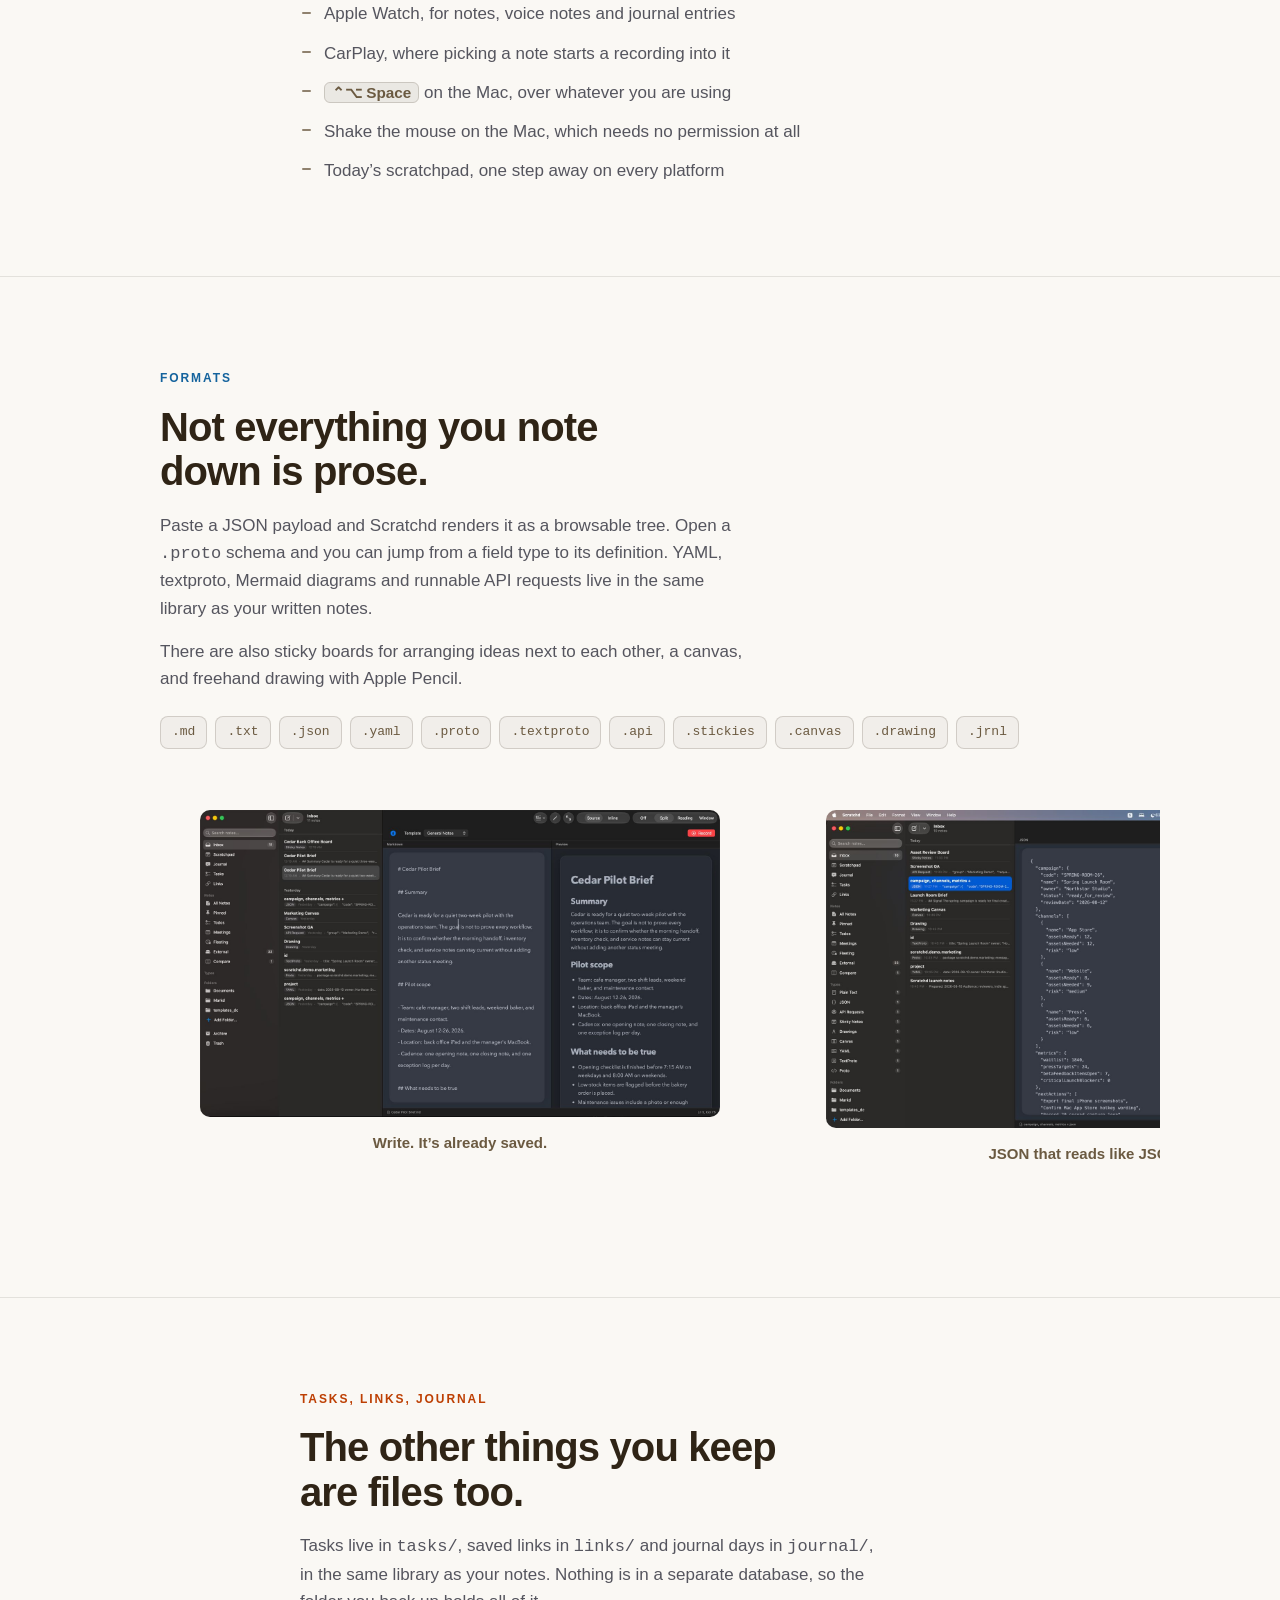
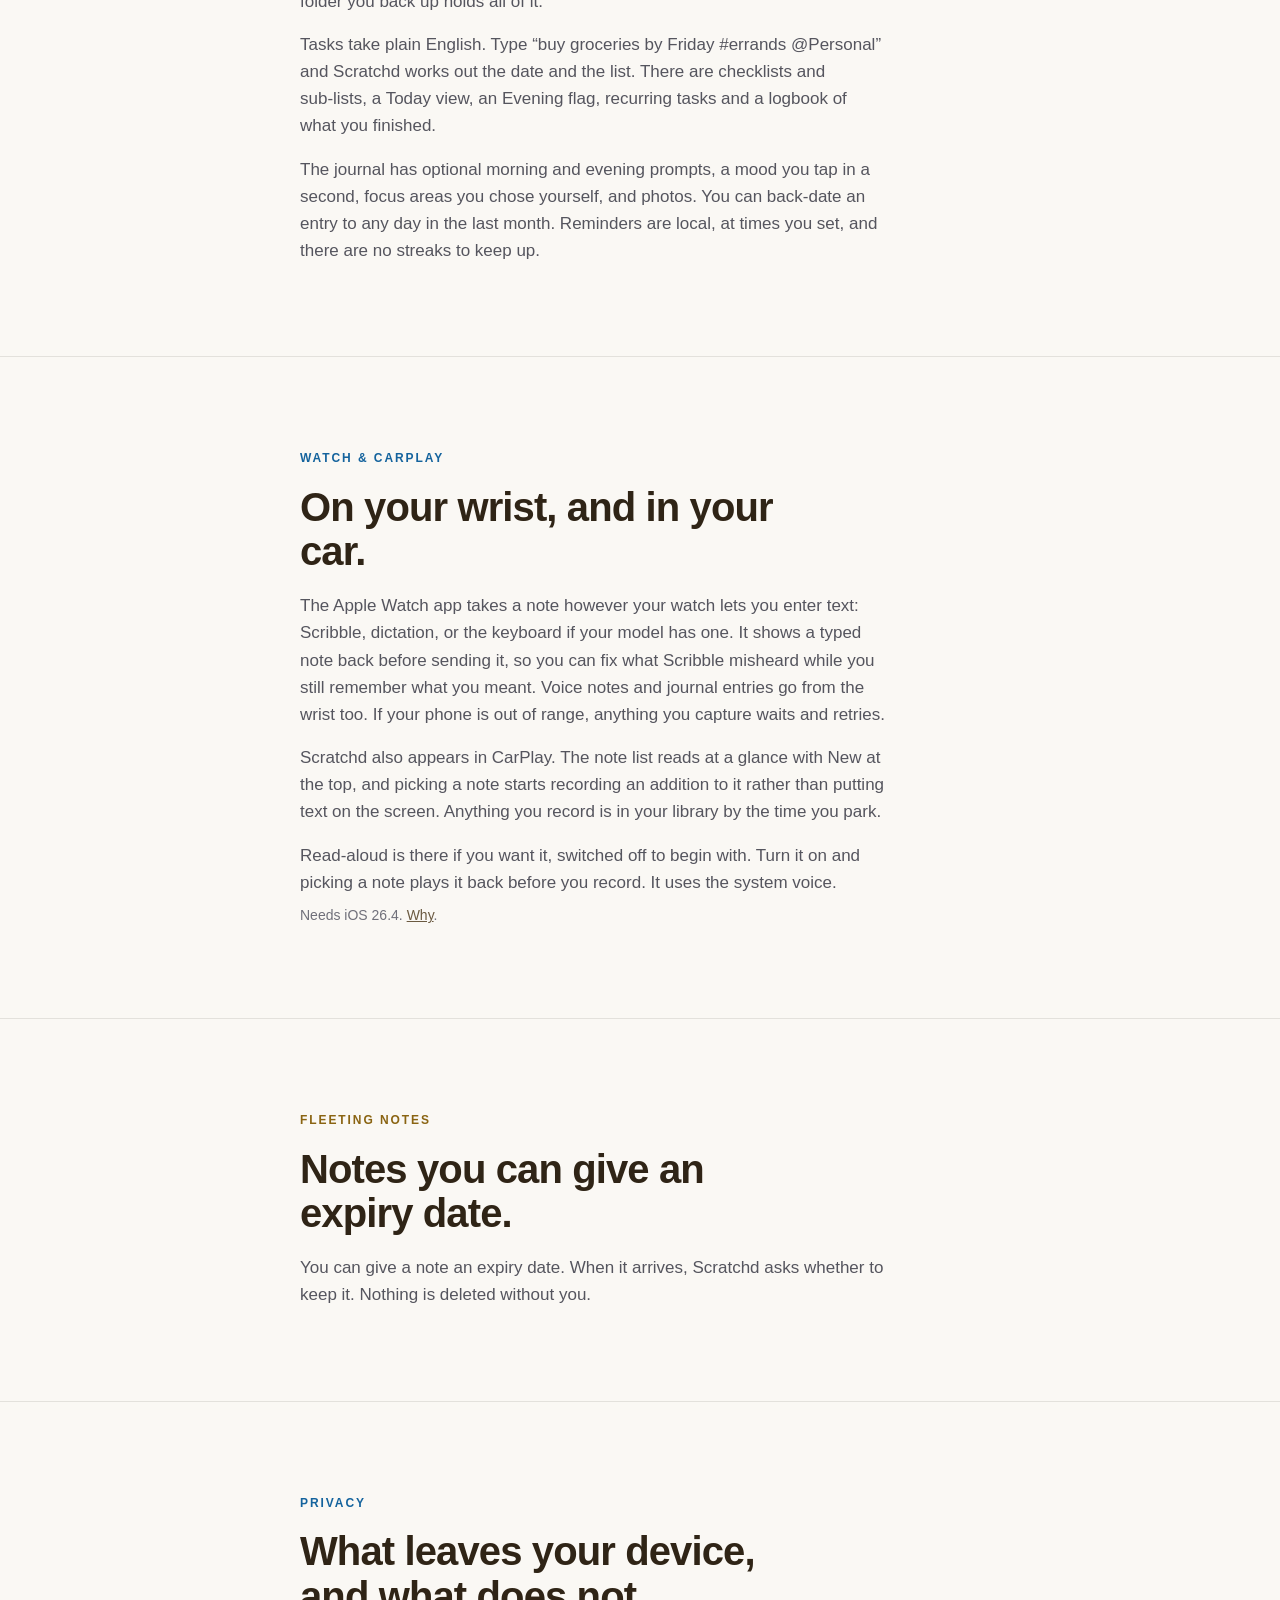
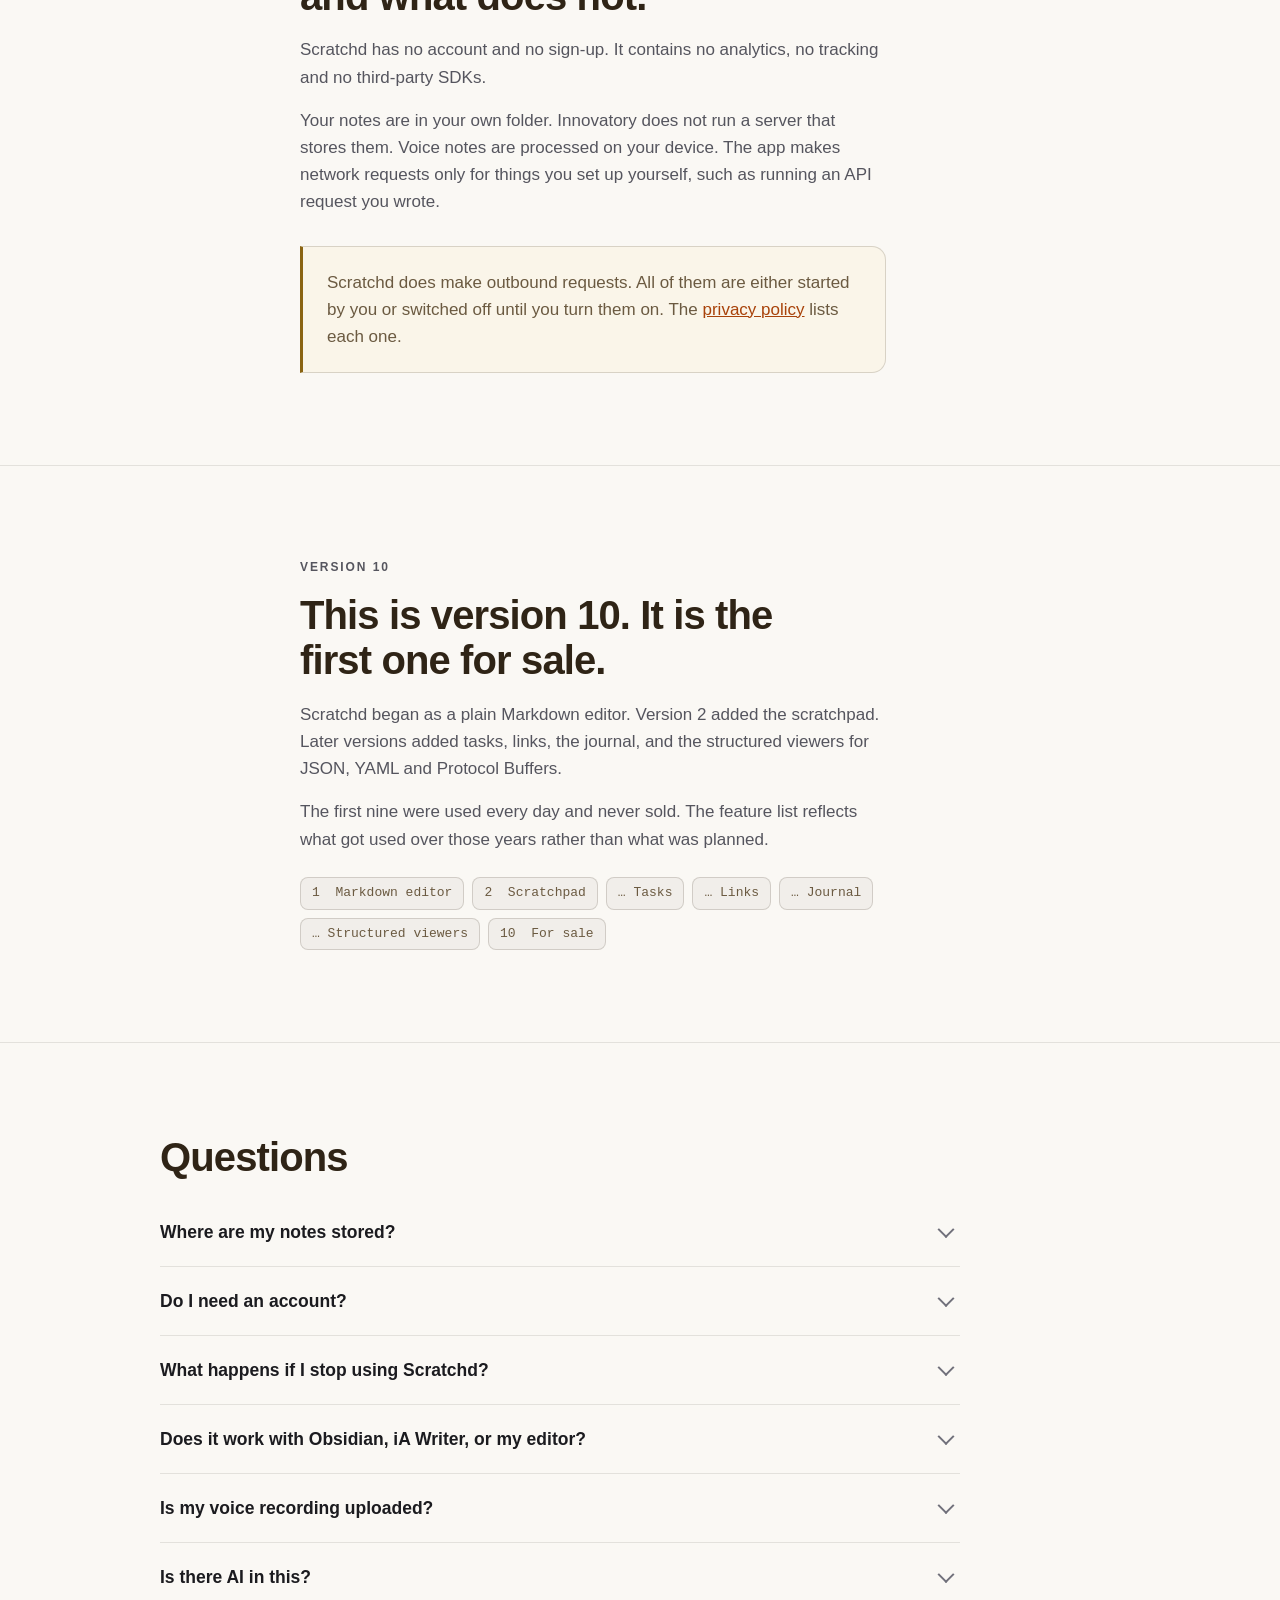
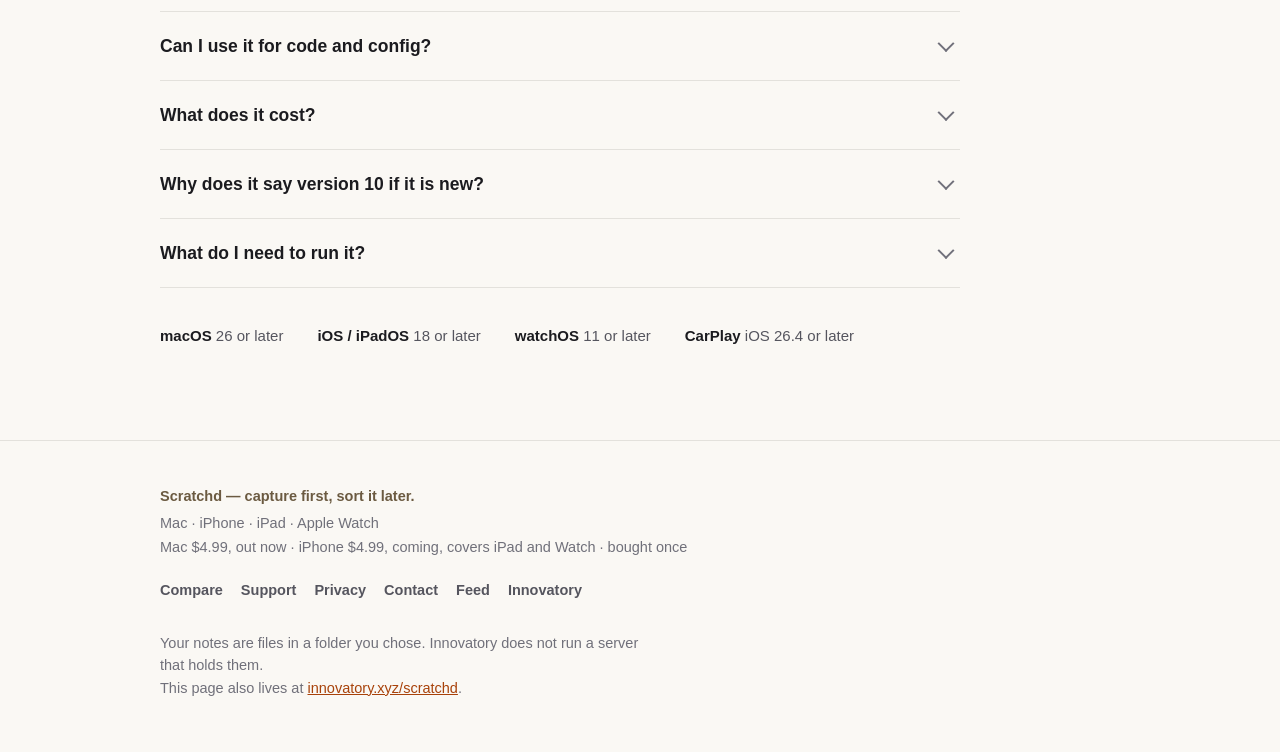
==== commit 24aee3ef: "CarPlay is a surface a tester can try, so list it I had read the line as platforms you buy for, whic" ====
--- a/index.html
+++ b/index.html
@@ -184,8 +184,8 @@
 
         <p class="availability">
           <span class="dot" aria-hidden="true"></span>
-          In beta for iPhone, iPad and Apple&nbsp;Watch, free to test. $4.99 when it ships,
-          and one purchase covers all three.
+          In beta for iPhone, iPad, Apple&nbsp;Watch and CarPlay, free to test. $4.99 when it
+          ships, and one purchase covers them all.
         </p>
 
       </div>
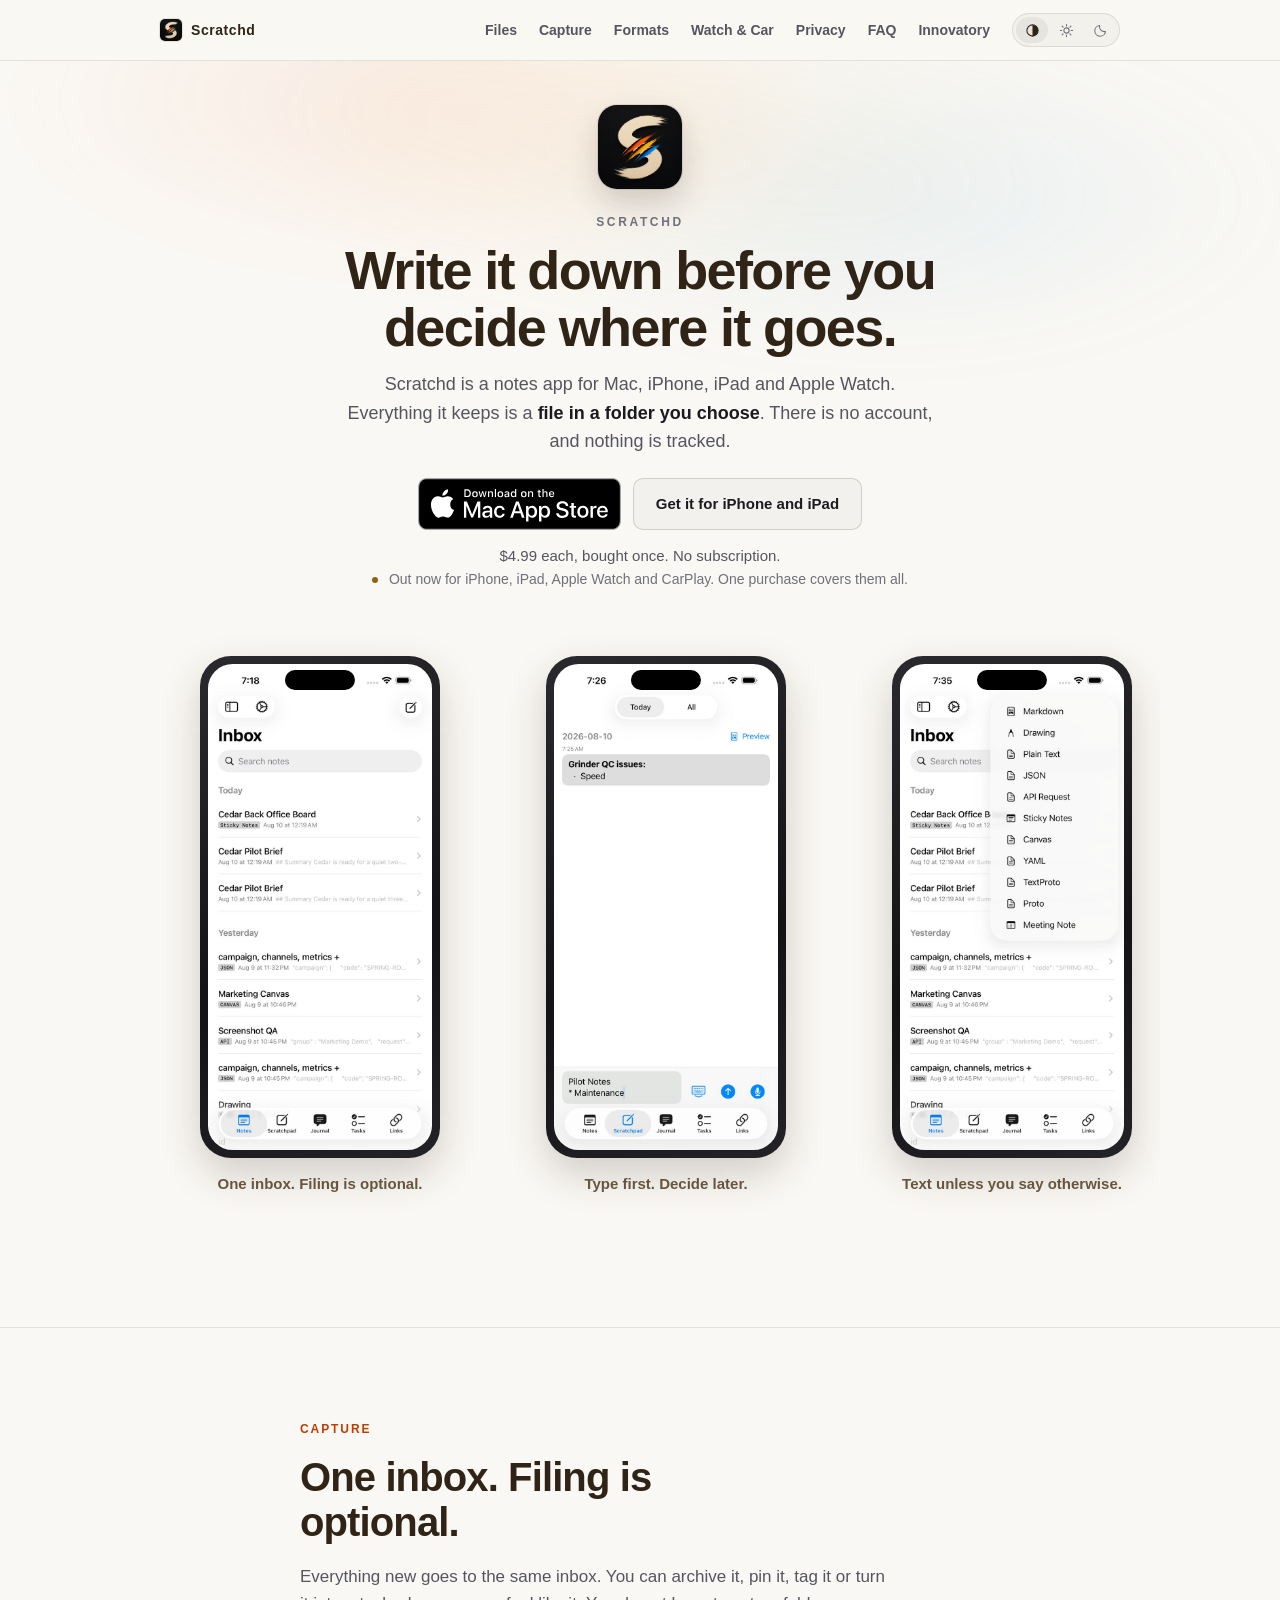
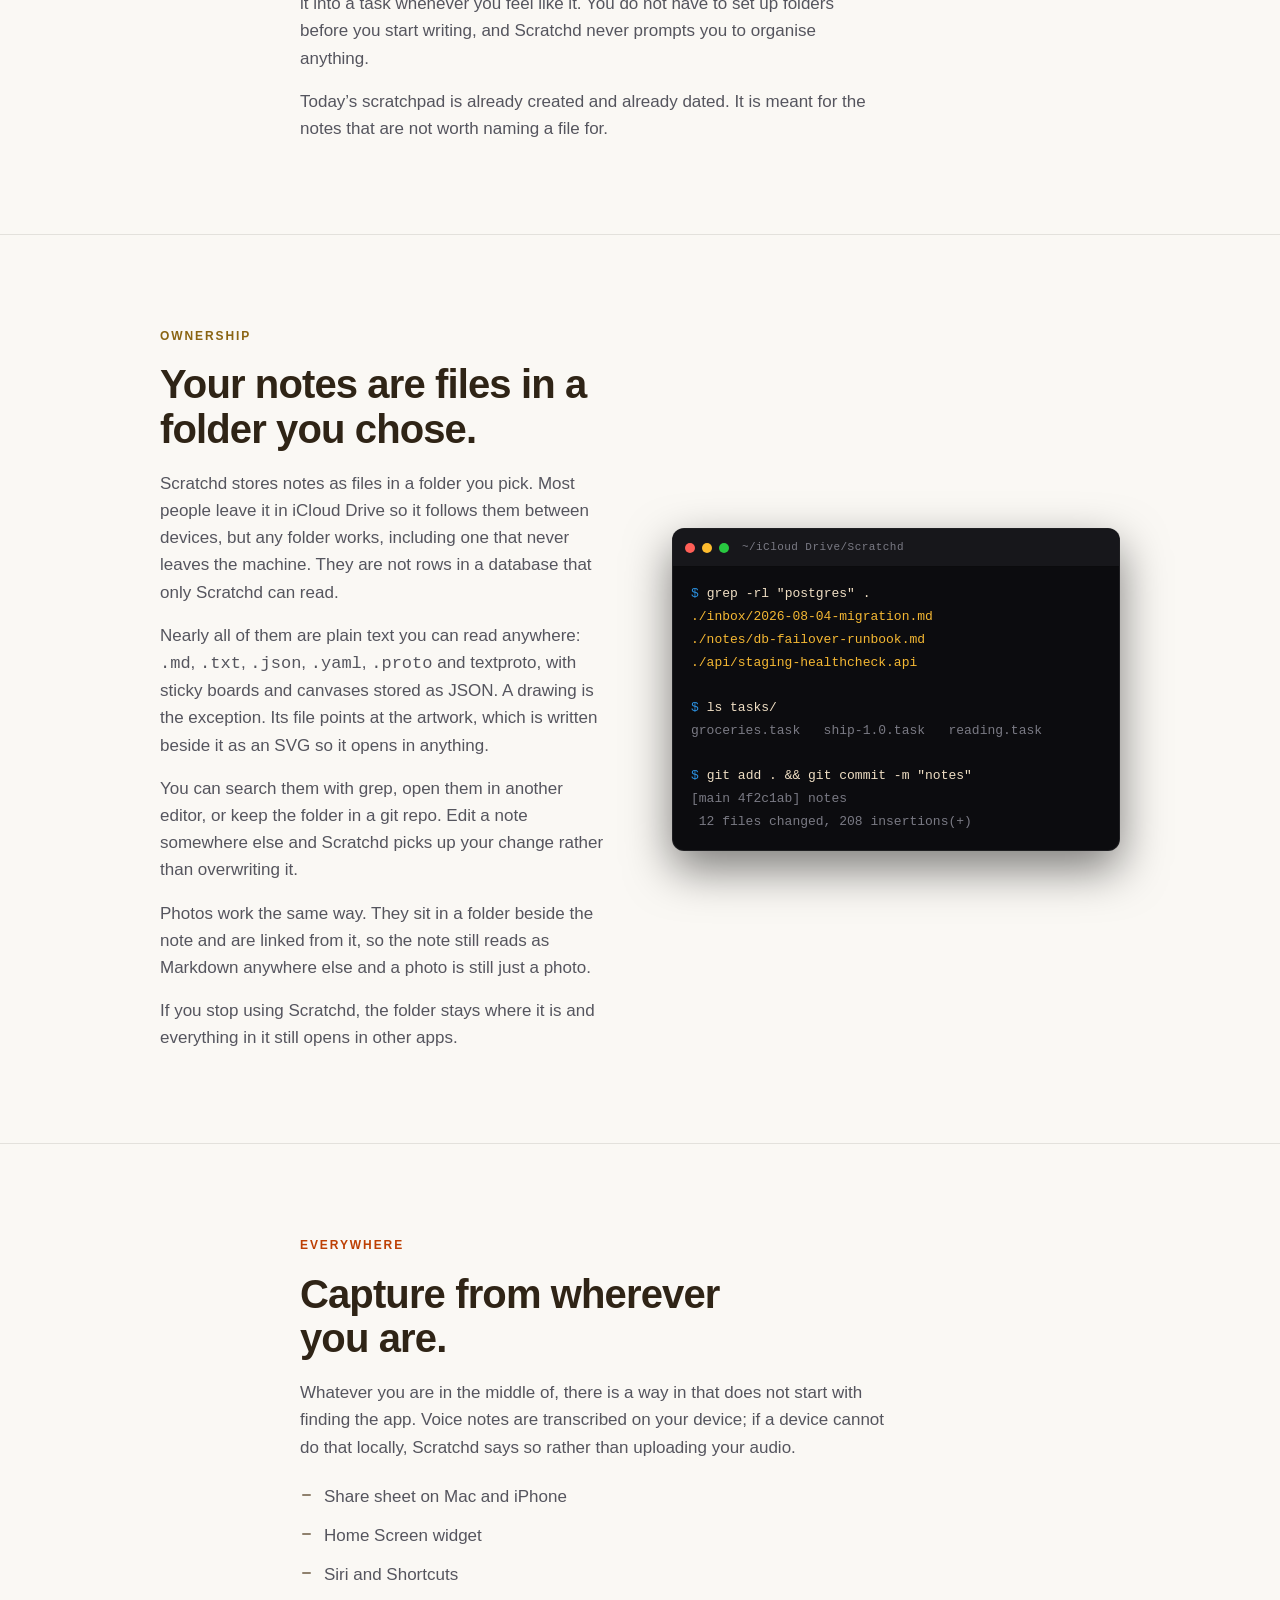
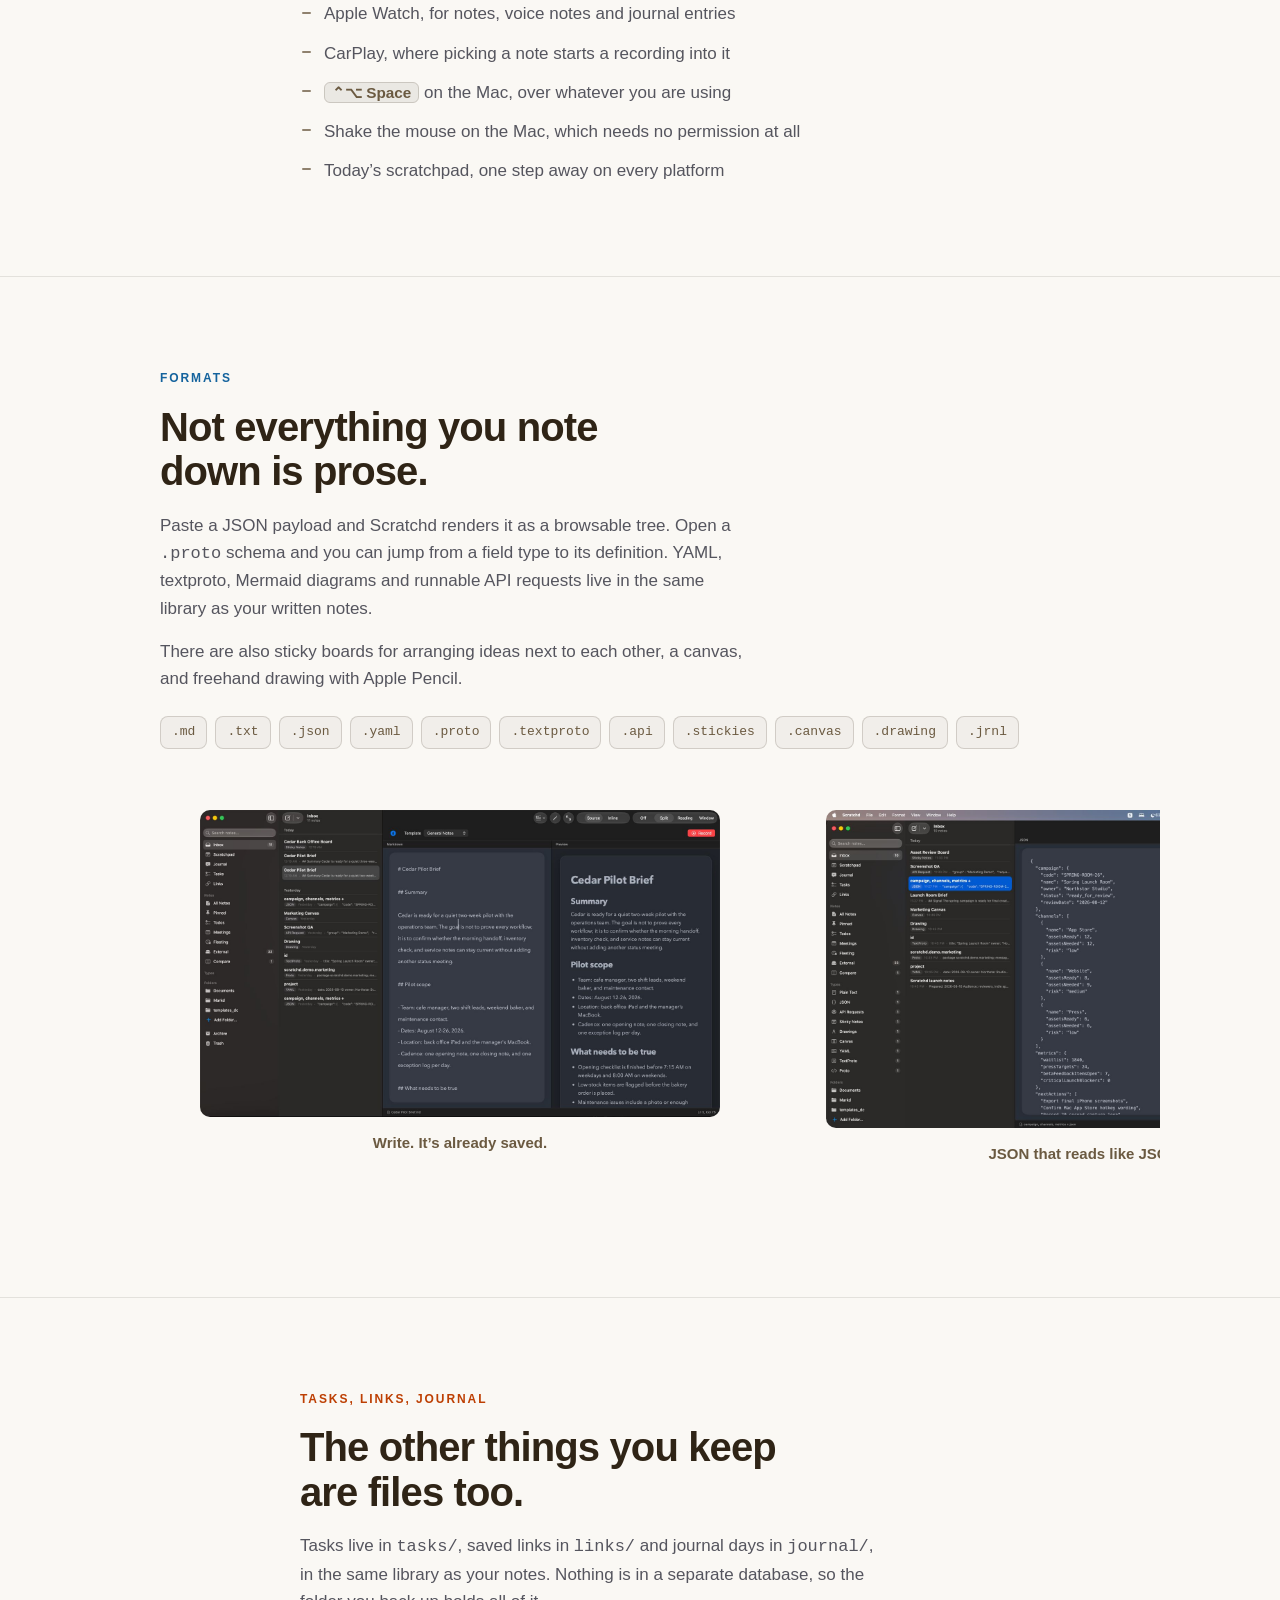
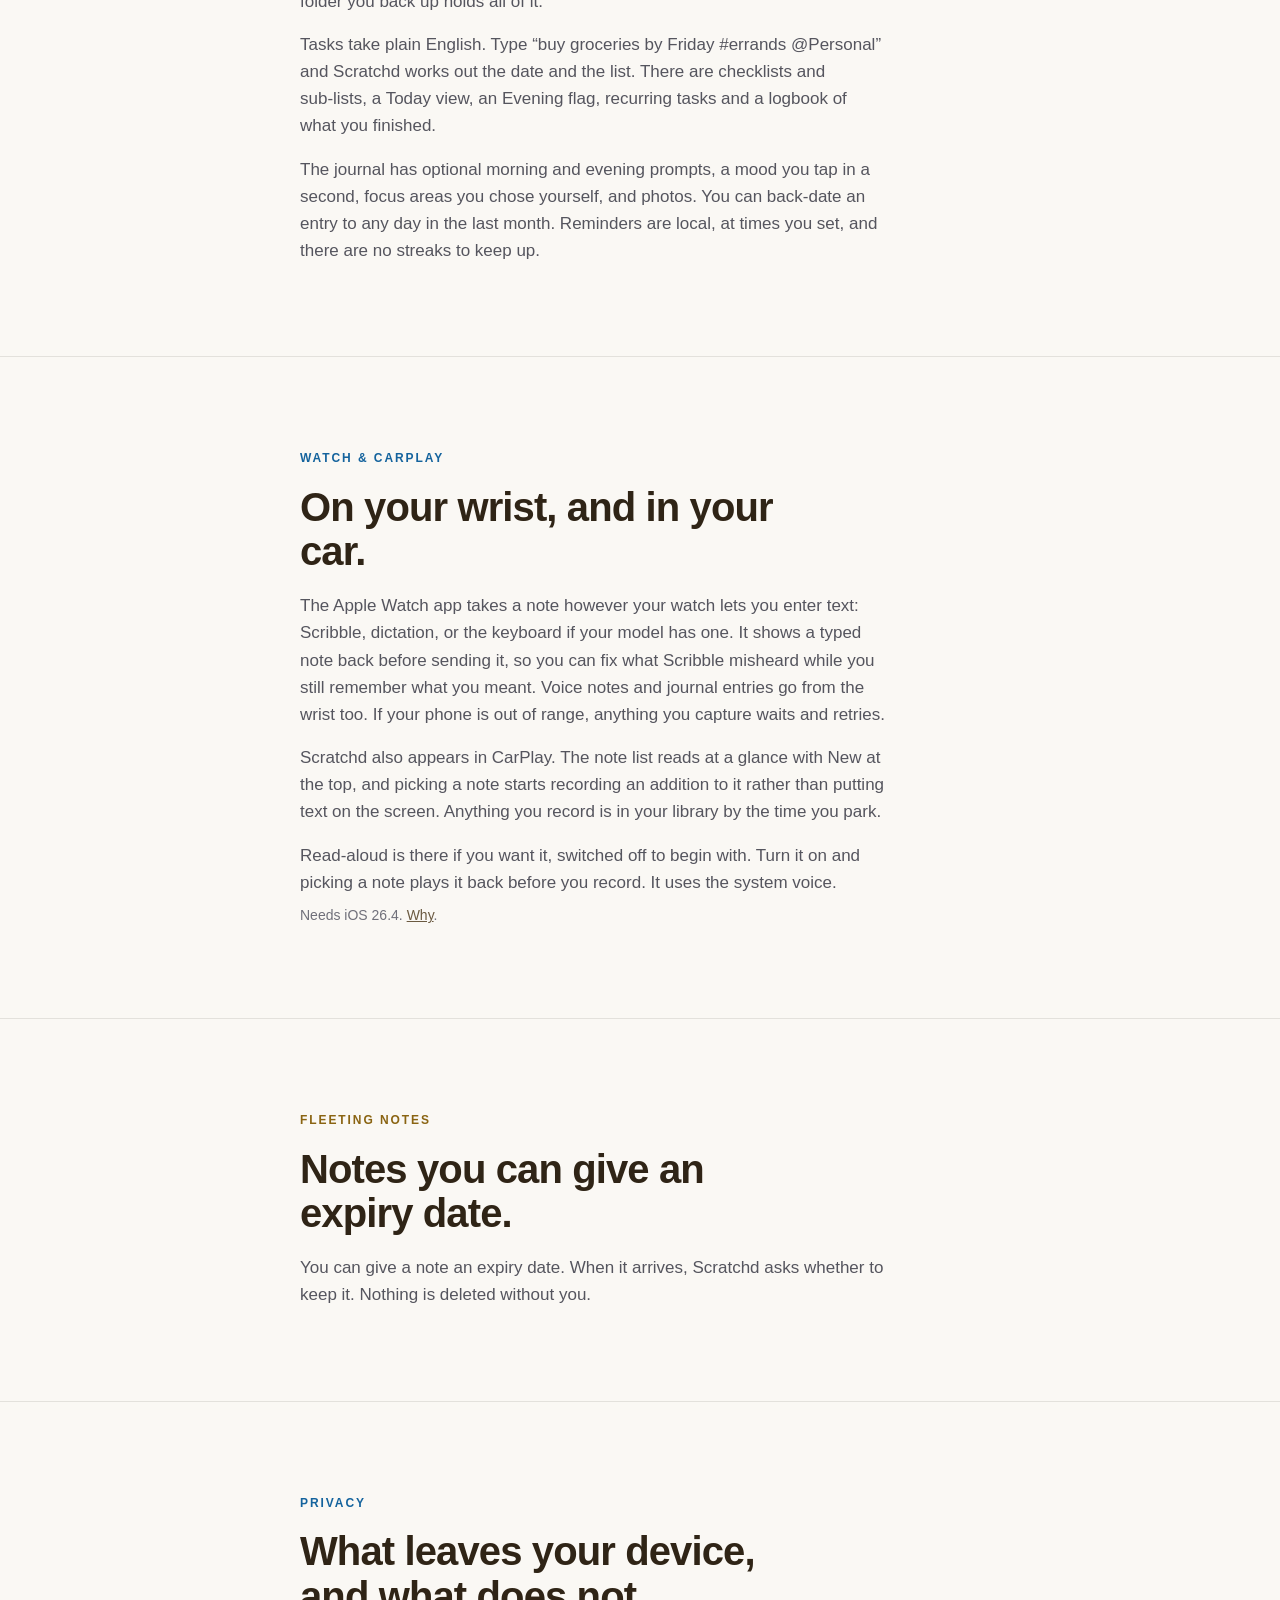
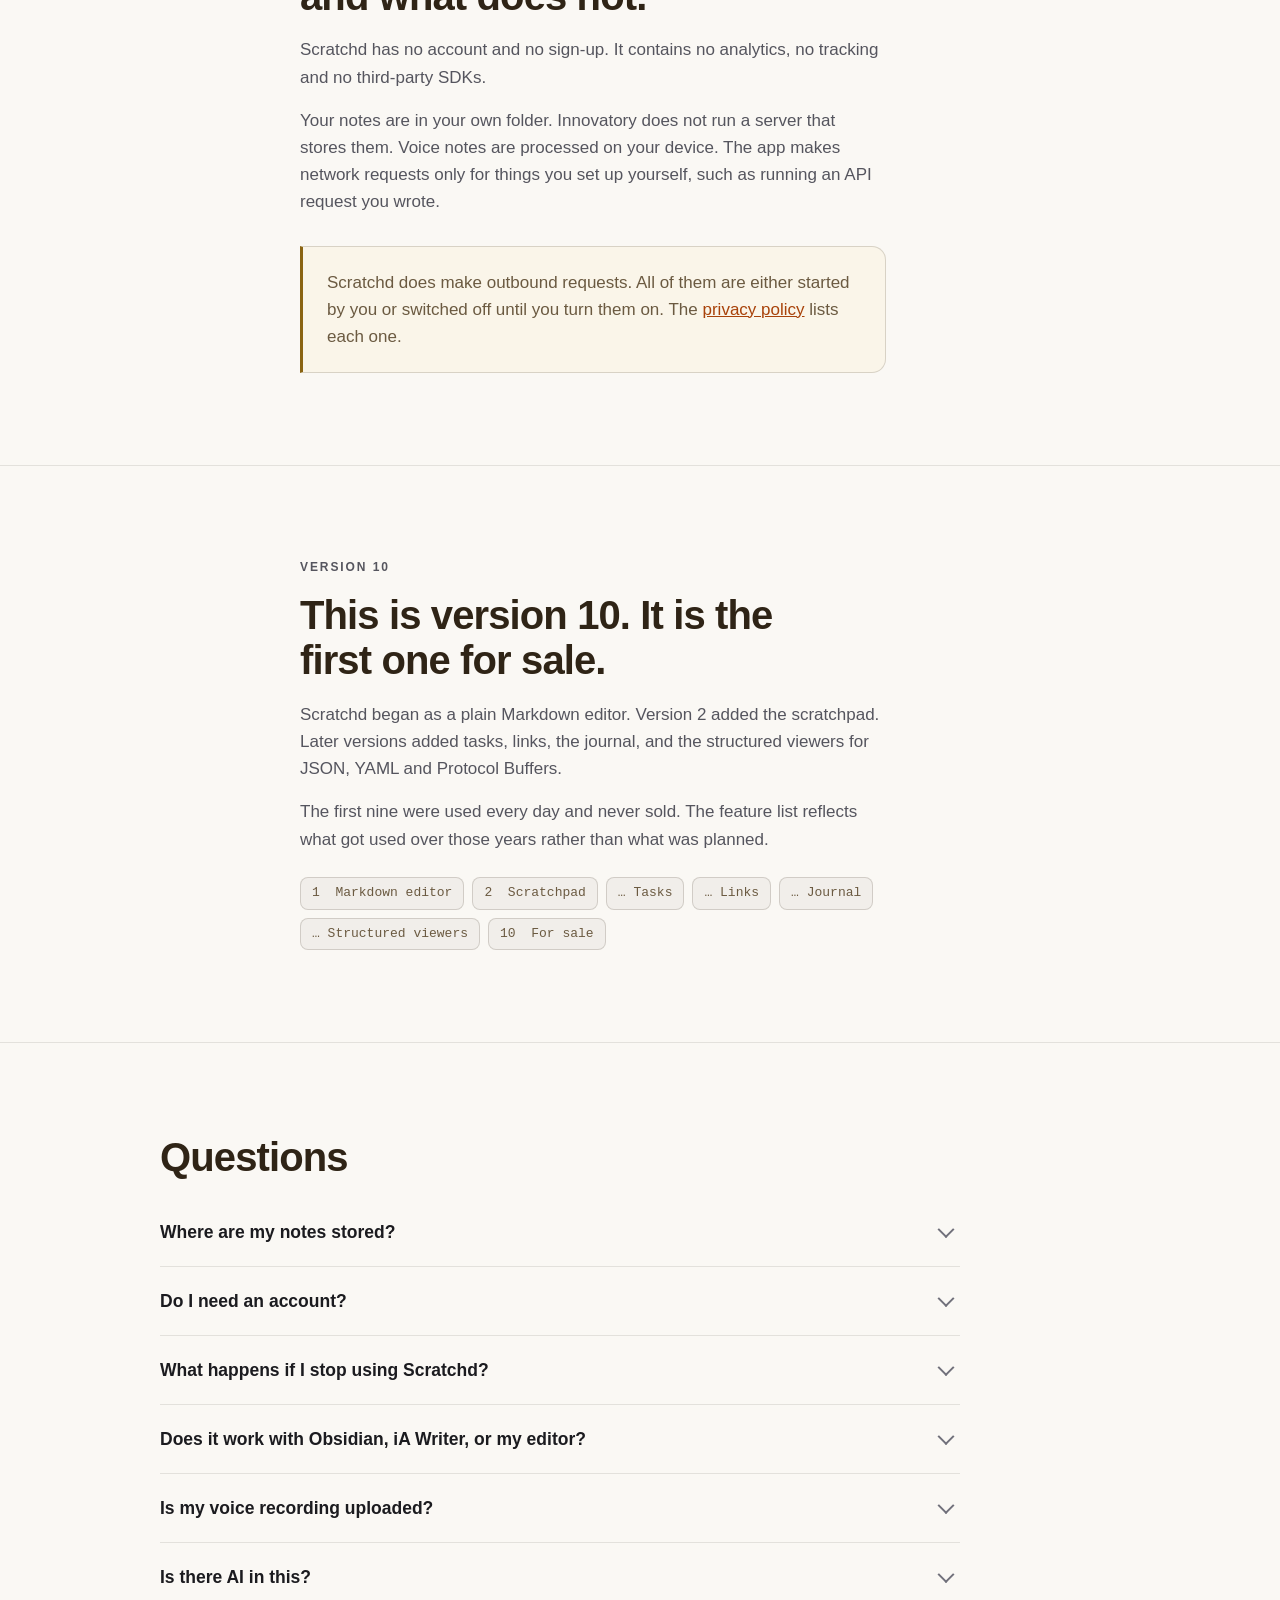
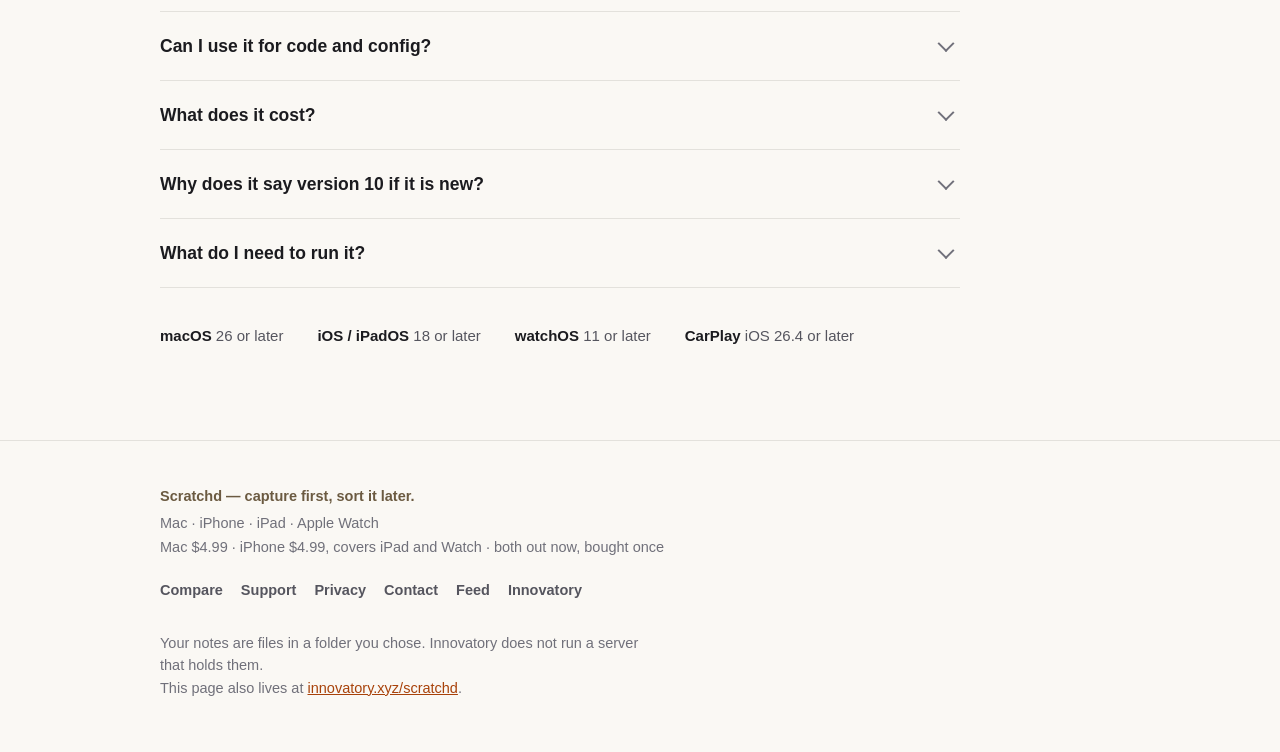
==== commit cc3bc86e: "Scratchd for iPhone and iPad is out Replaces the TestFlight CTA with the App Store link, drops the b" ====
--- a/index.html
+++ b/index.html
@@ -109,7 +109,7 @@
         "name": "What does it cost?",
         "acceptedAnswer": {
           "@type": "Answer",
-          "text": "There are two apps. The Mac app is $4.99. The iPhone app is $4.99 and covers iPad and Apple Watch as well, so there is nothing further to buy for those. A bundle covering both at $8.99 is planned, and can only appear on the App Store once both apps are live. You buy it once. There is no subscription and no in-app purchase."
+          "text": "There are two apps. The Mac app is $4.99. The iPhone app is $4.99 and covers iPad and Apple Watch as well, so there is nothing further to buy for those. A bundle covering both at $8.99 is planned. You buy it once. There is no subscription and no in-app purchase."
         }
       },
       {
@@ -175,17 +175,15 @@
             <img class="badge-white" src="assets/scratchd/mac-app-store-badge-white.svg"
                  alt="Download on the Mac App Store" width="156" height="40" />
           </a>
-          <!-- Public TestFlight link. Builds expire 90 days after upload. -->
-          <a class="btn btn-ghost" href="https://testflight.apple.com/join/FnjPjBxX">
-            Join the iOS beta
+          <a class="btn btn-ghost" href="https://apps.apple.com/us/app/scratchd/id6792364959">
+            Get it for iPhone and iPad
           </a>
         </div>
-        <p class="price-note">$4.99, bought once. No subscription.</p>
+        <p class="price-note">$4.99 each, bought once. No subscription.</p>
 
         <p class="availability">
           <span class="dot" aria-hidden="true"></span>
-          In beta for iPhone, iPad, Apple&nbsp;Watch and CarPlay, free to test. $4.99 when it
-          ships, and one purchase covers them all.
+          Out now for iPhone, iPad, Apple&nbsp;Watch and CarPlay. One purchase covers them all.
         </p>
 
       </div>
@@ -584,7 +582,7 @@
 
           <details>
             <summary>What does it cost?</summary>
-            <p>There are two apps. The Mac app is $4.99. The iPhone app is $4.99 and covers iPad and Apple&nbsp;Watch as well, so there is nothing further to buy for those. A bundle covering both at $8.99 is planned, and can only appear on the App&nbsp;Store once both apps are live. You buy it once. There is no subscription and no in&#8209;app purchase.</p>
+            <p>There are two apps. The Mac app is $4.99. The iPhone app is $4.99 and covers iPad and Apple&nbsp;Watch as well, so there is nothing further to buy for those. A bundle covering both at $8.99 is planned. You buy it once. There is no subscription and no in&#8209;app purchase.</p>
           </details>
 
           <details>
@@ -615,7 +613,7 @@
         <div>
           <p class="footer-tag">Scratchd &mdash; capture first, sort it later.</p>
           <p class="footer-plat">Mac &middot; iPhone &middot; iPad &middot; Apple Watch</p>
-          <p class="footer-plat">Mac $4.99, out now &middot; iPhone $4.99, coming, covers iPad and Watch &middot; bought once</p>
+          <p class="footer-plat">Mac $4.99 &middot; iPhone $4.99, covers iPad and Watch &middot; both out now, bought once</p>
         </div>
         <div class="footer-links">
           <a href="compare/">Compare</a>
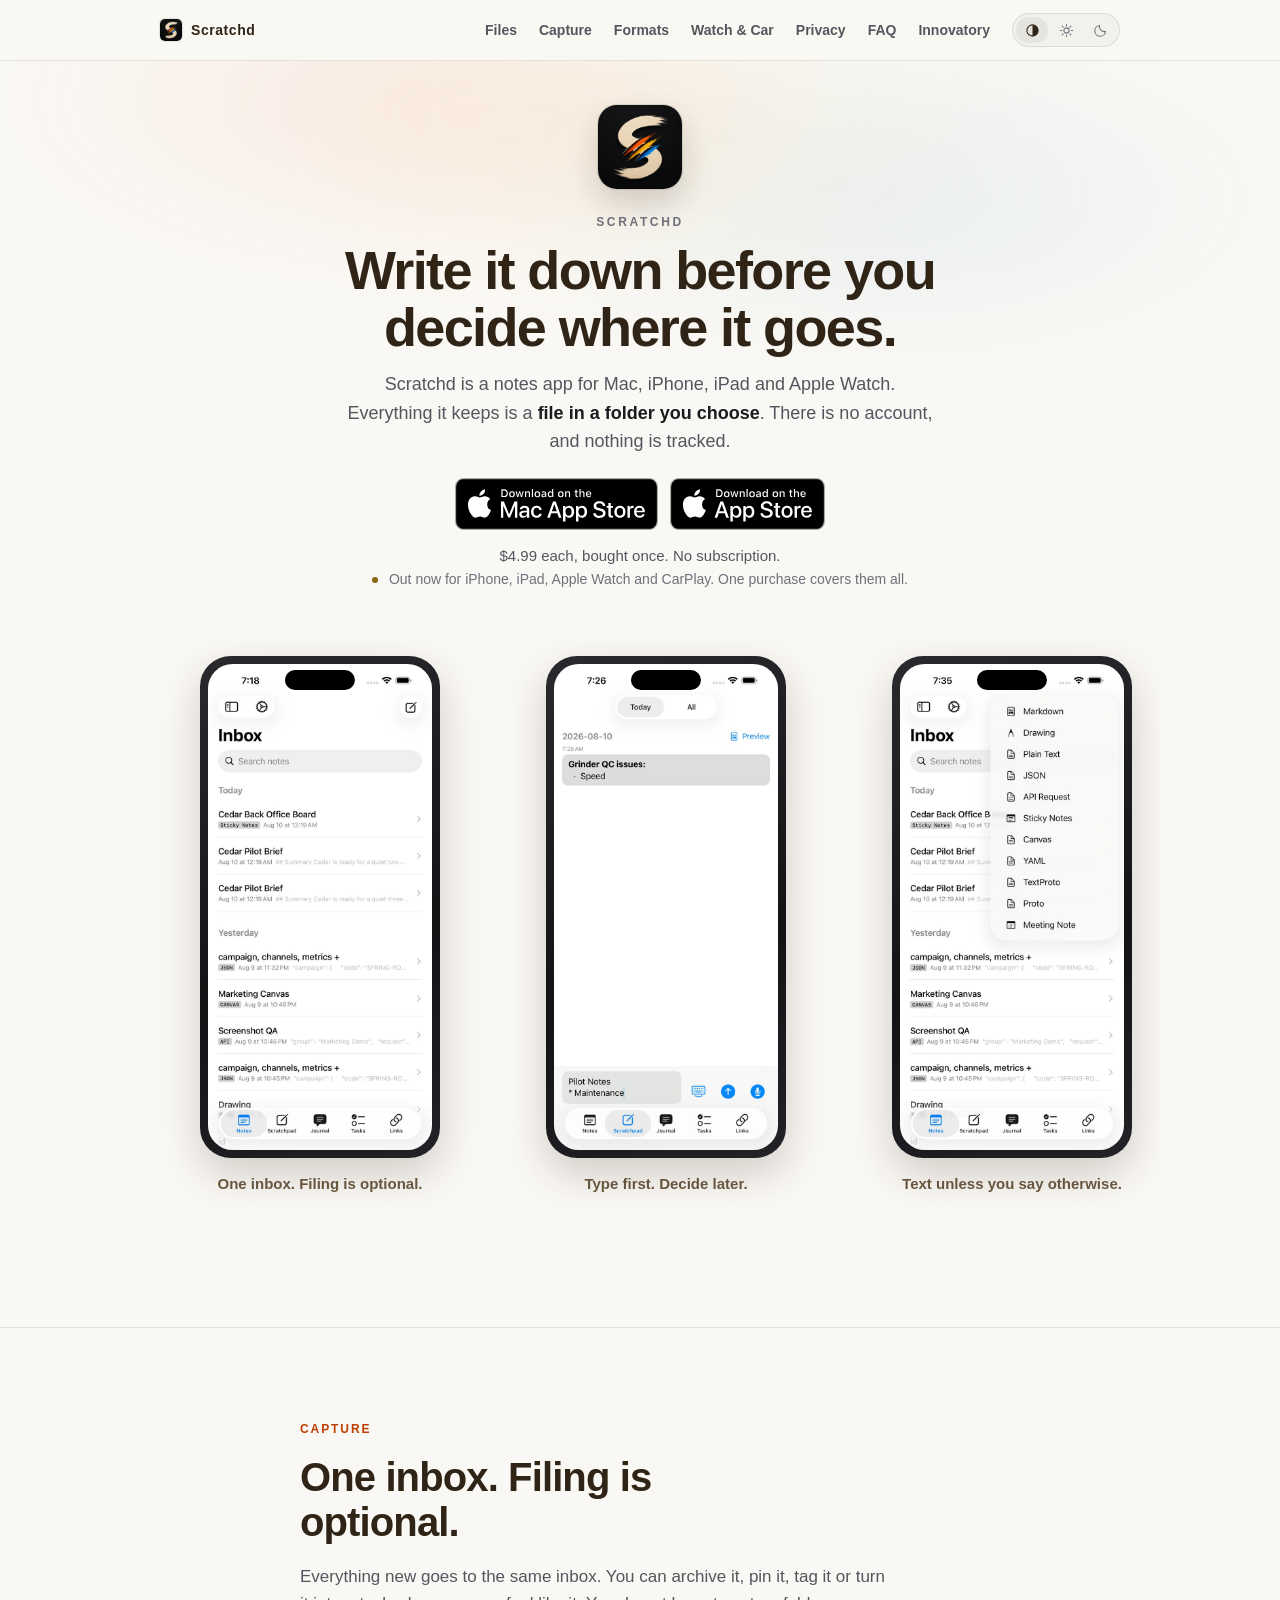
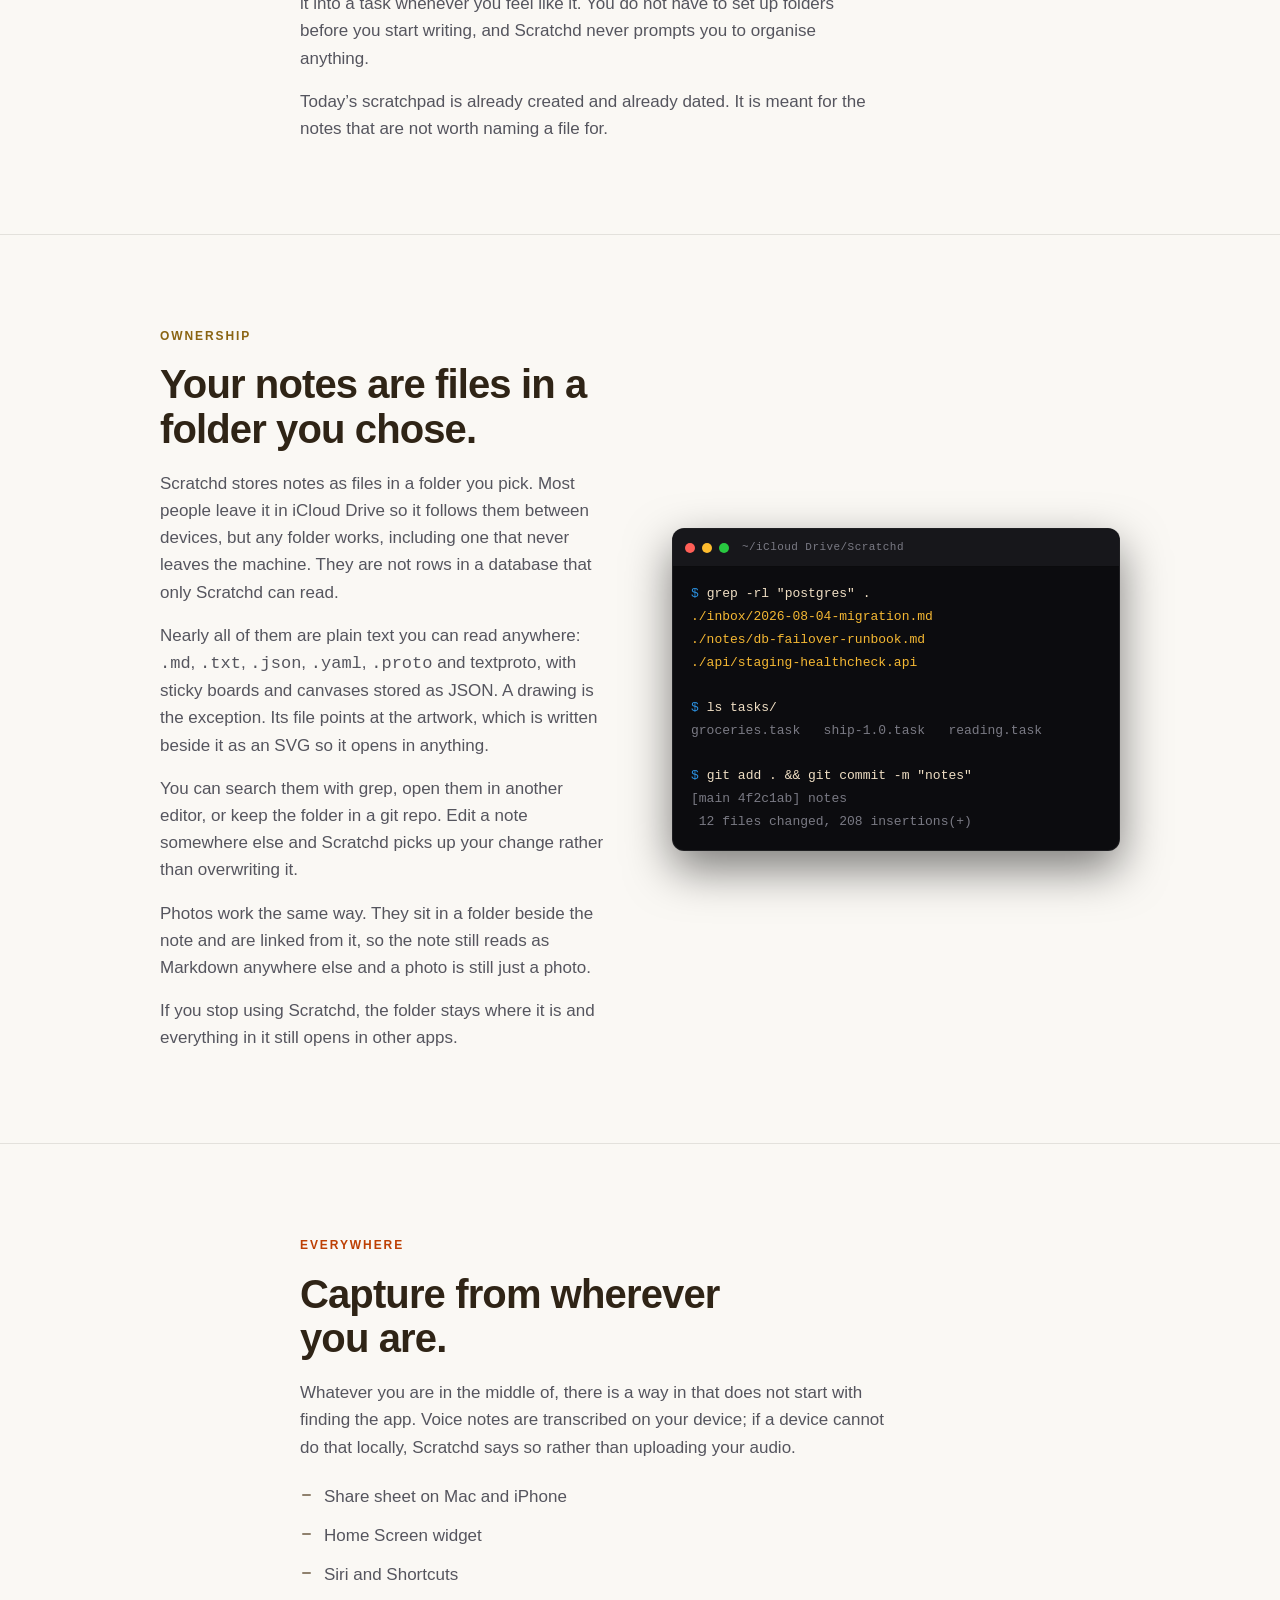
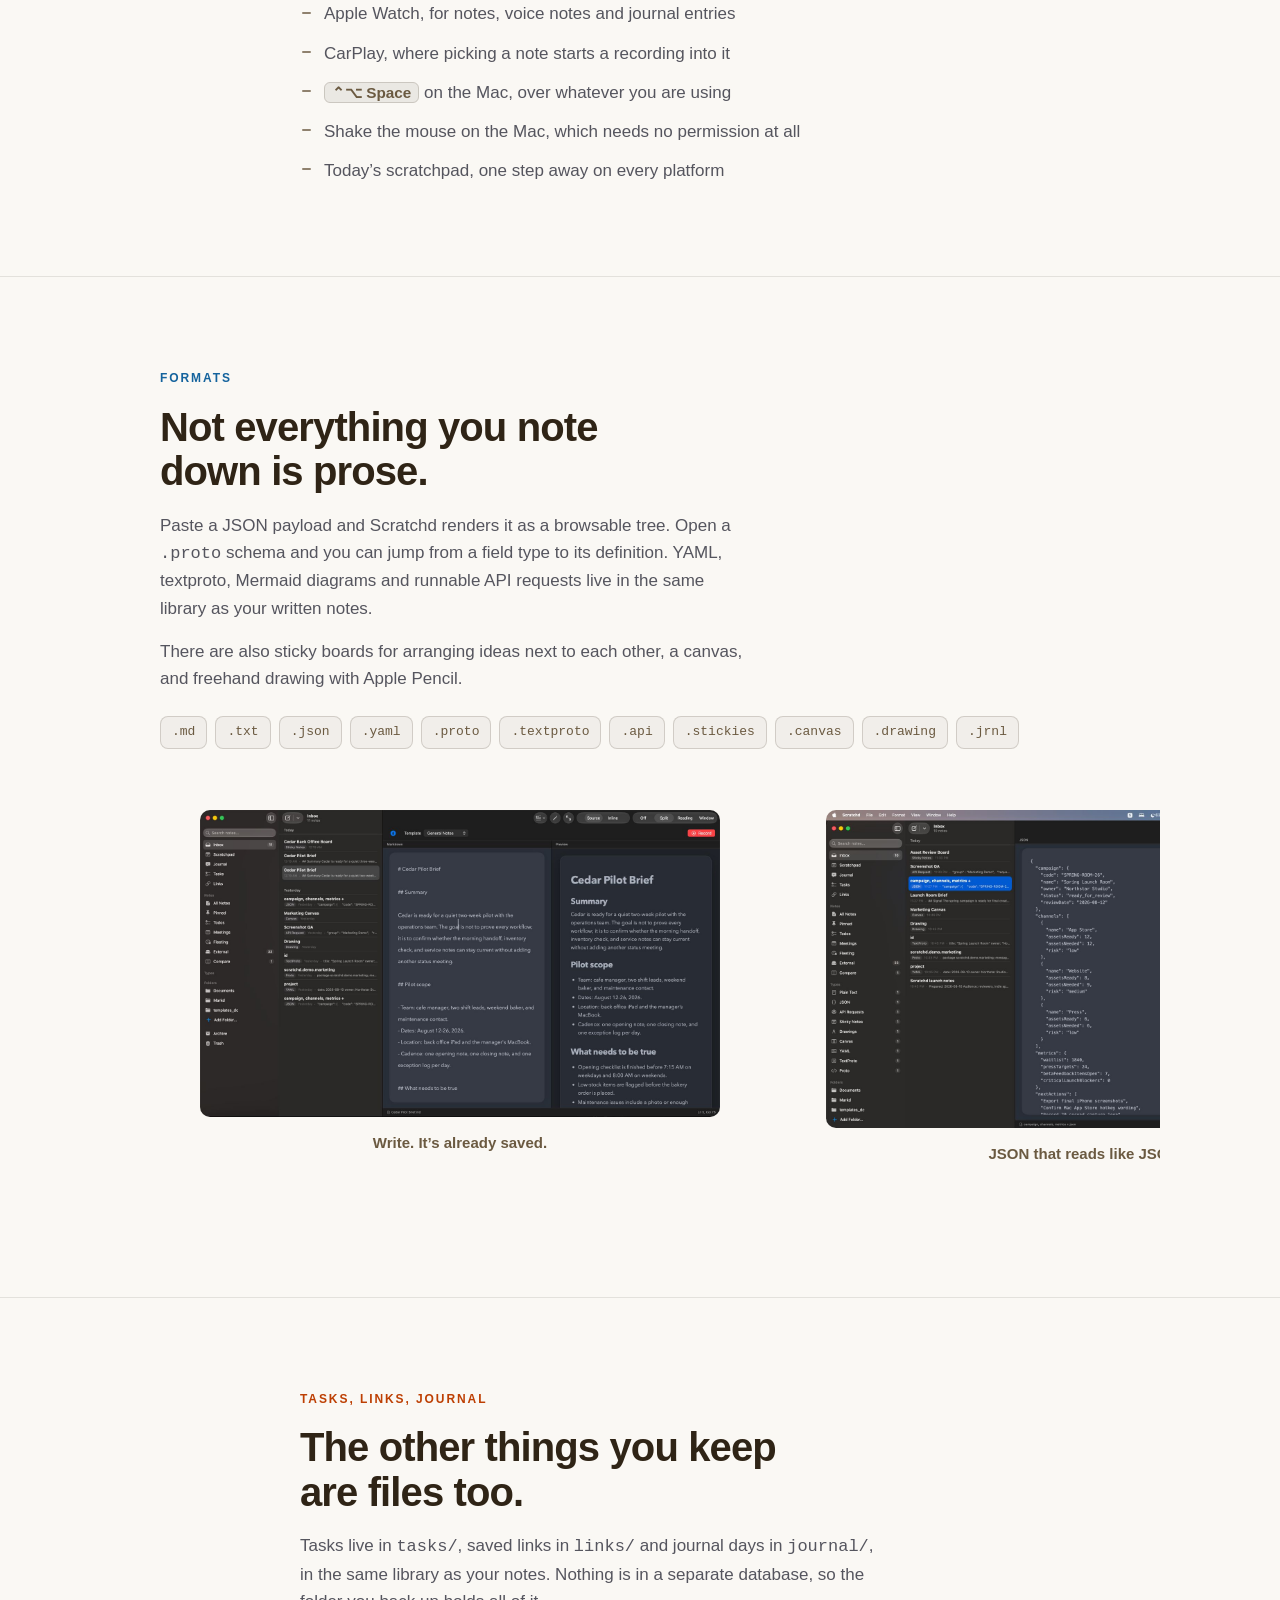
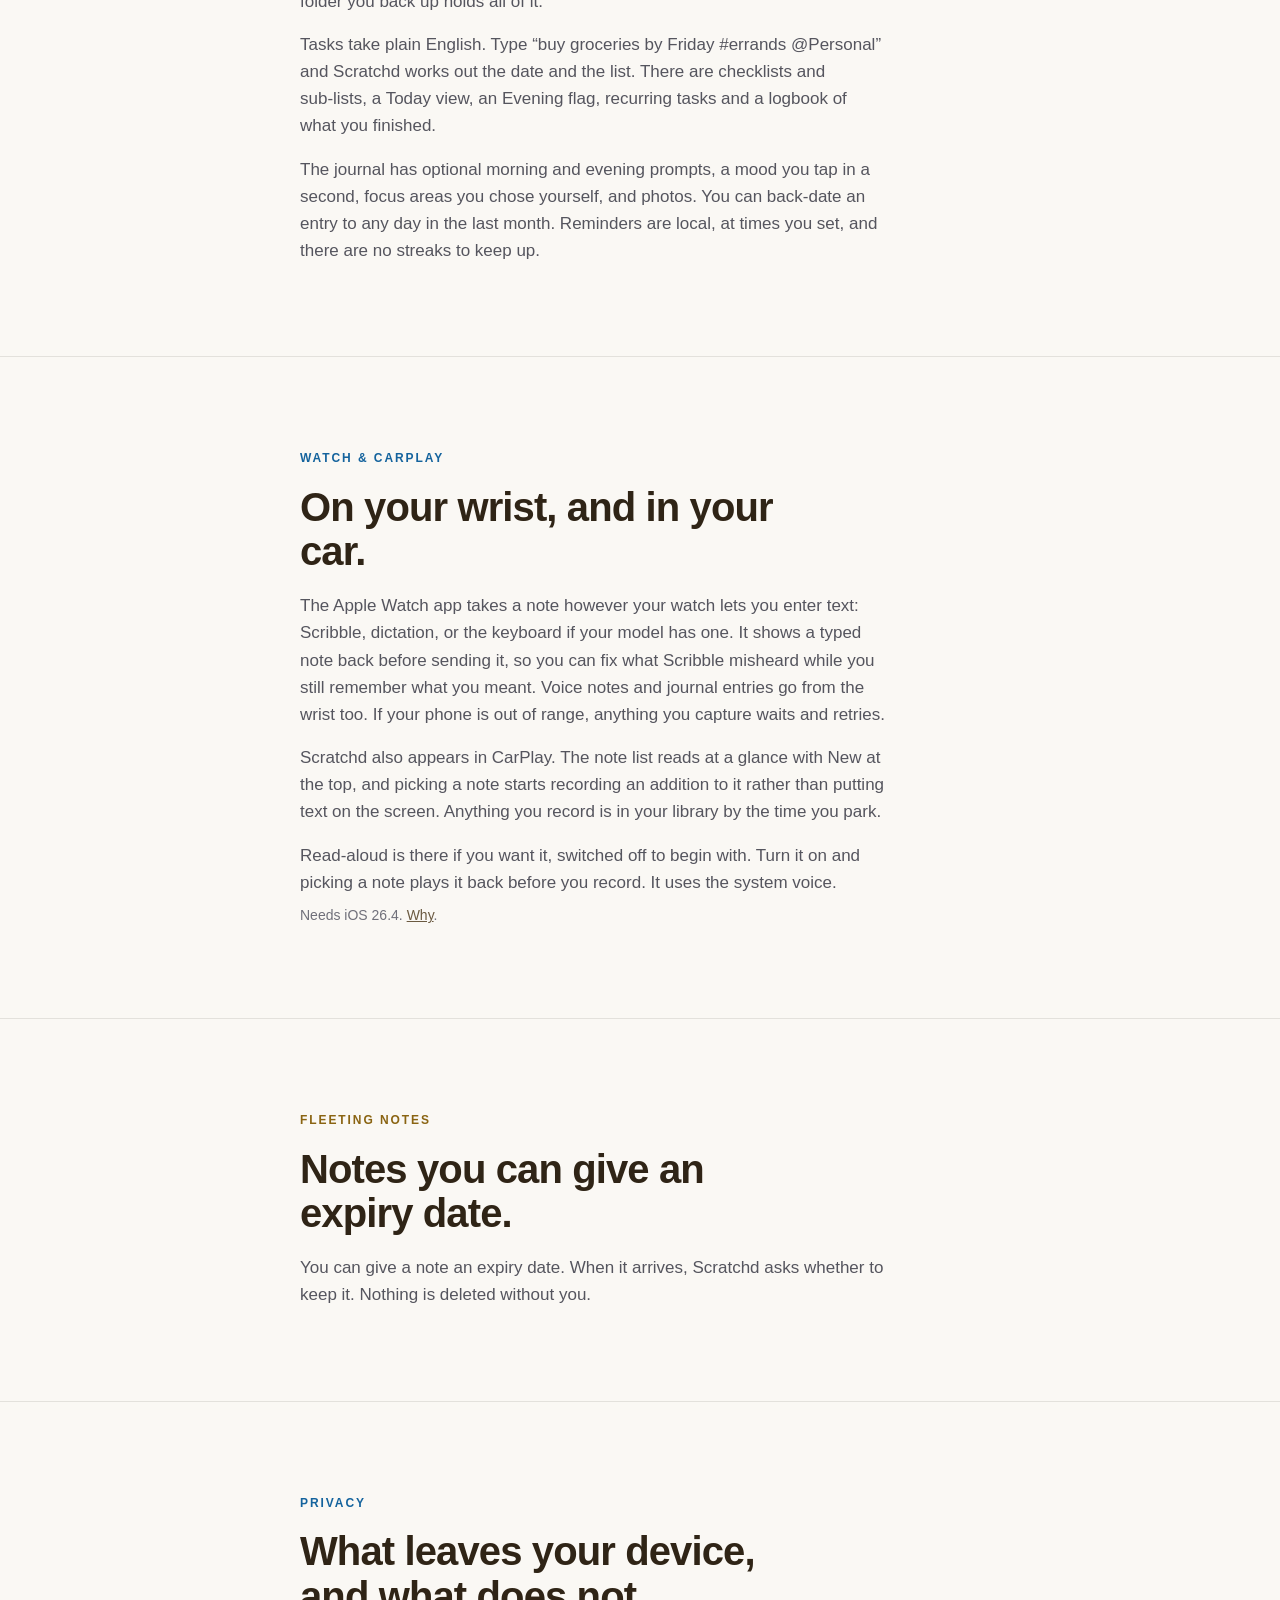
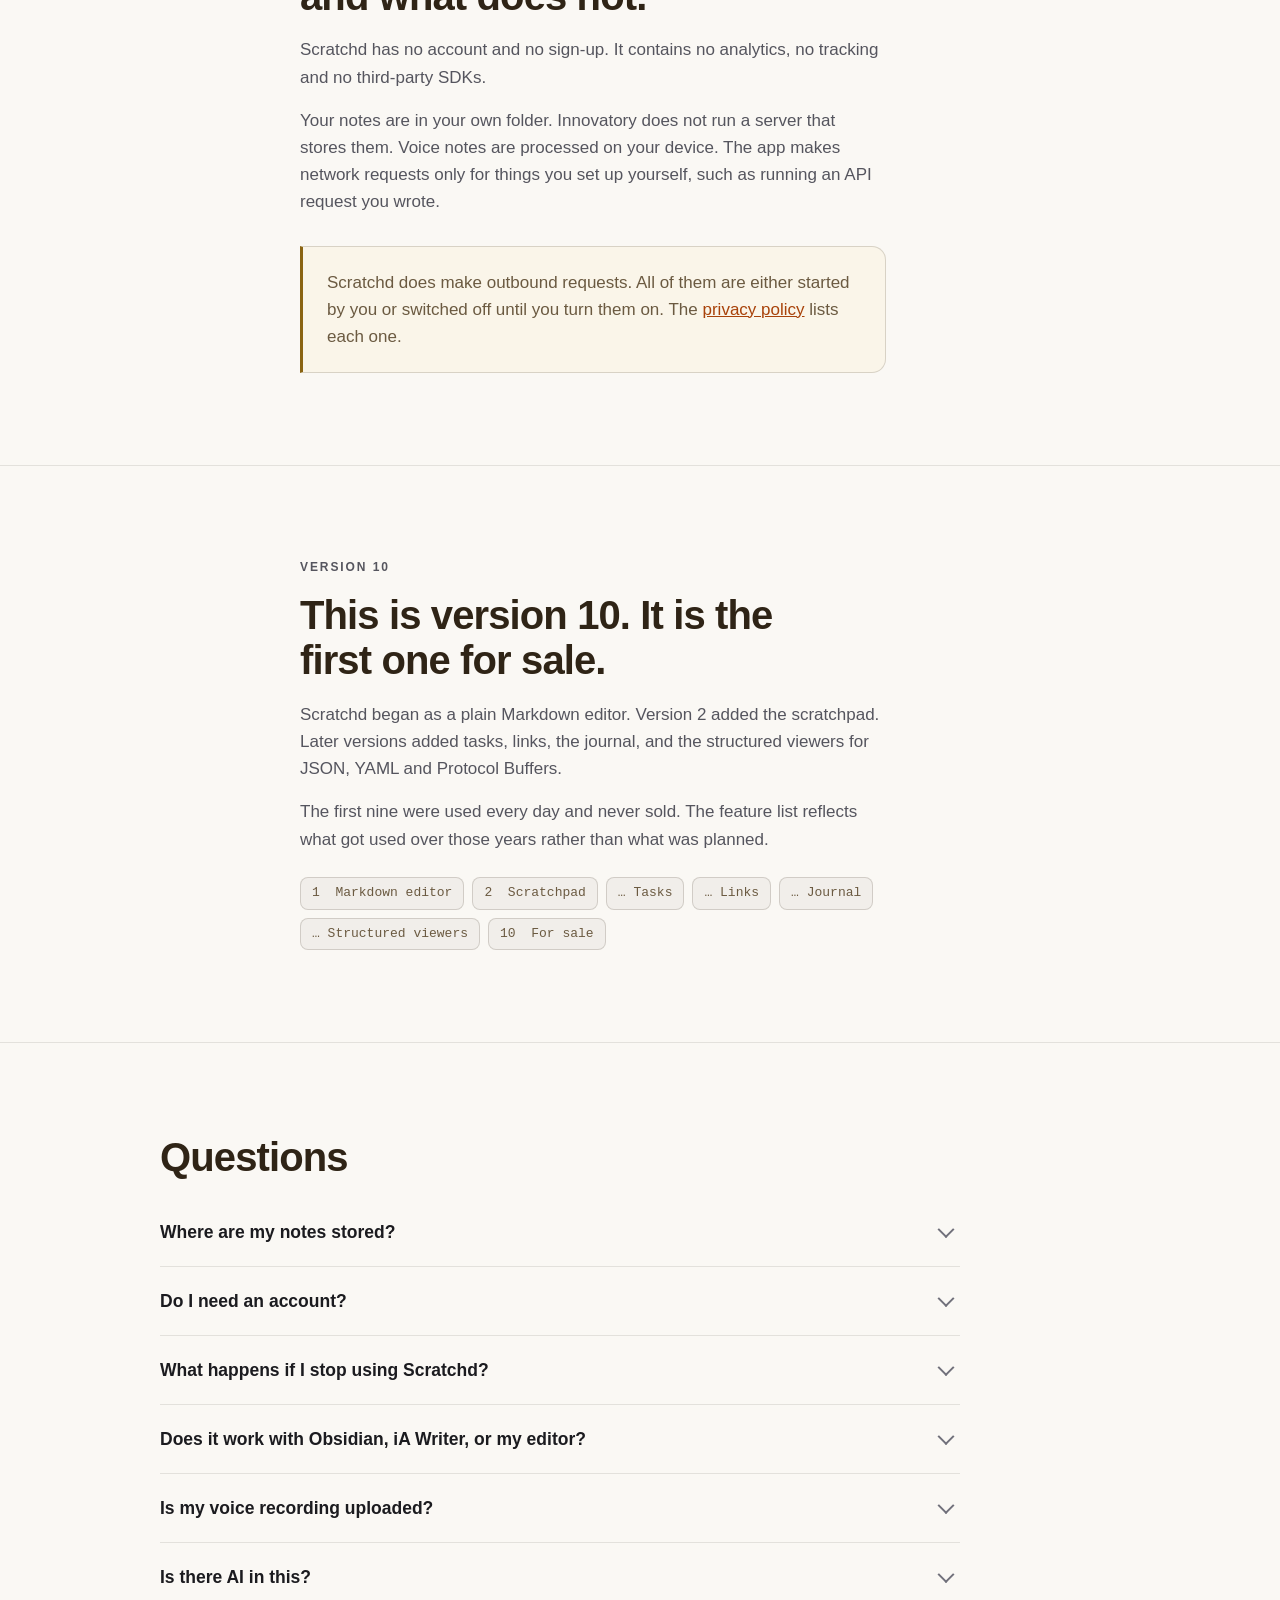
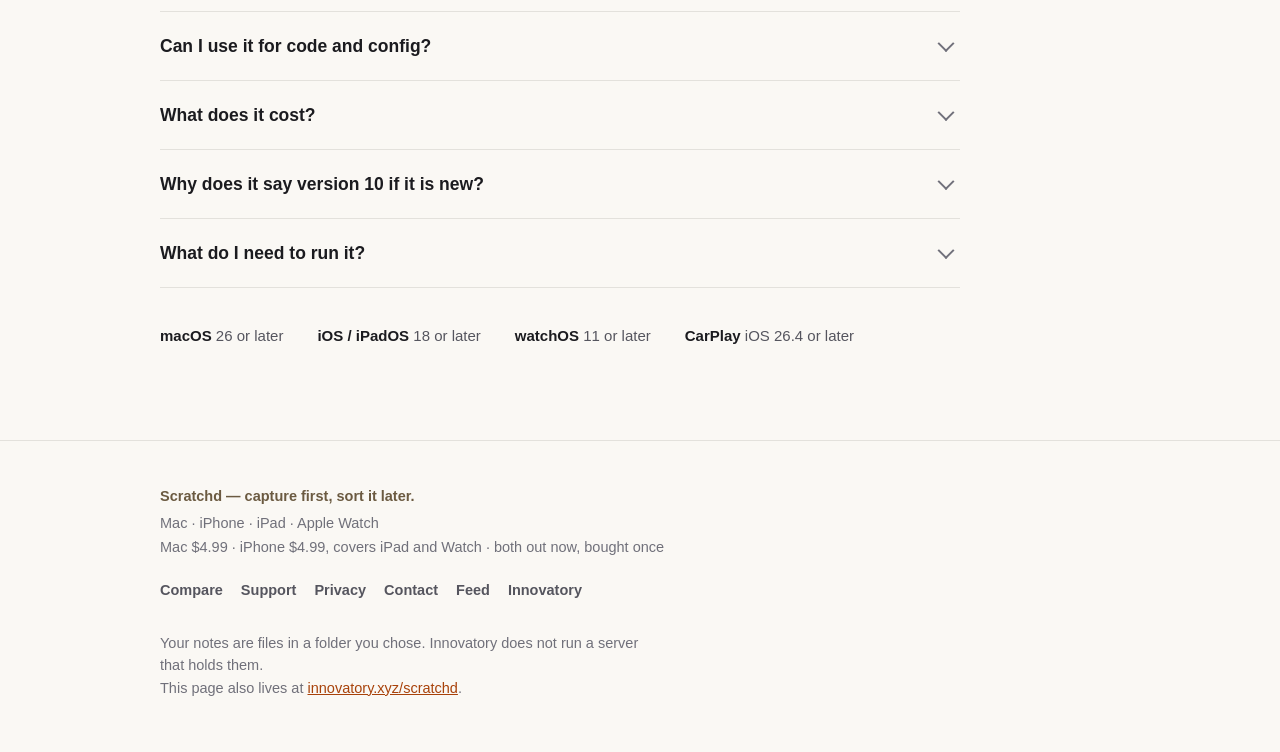
==== commit 06e66fbb: "Use Apple's App Store badge for the iOS link Regenerated from innovatory/scratchd. build.py now copi" ====
--- a/index.html
+++ b/index.html
@@ -175,8 +175,11 @@
             <img class="badge-white" src="assets/scratchd/mac-app-store-badge-white.svg"
                  alt="Download on the Mac App Store" width="156" height="40" />
           </a>
-          <a class="btn btn-ghost" href="https://apps.apple.com/us/app/scratchd/id6792364959">
-            Get it for iPhone and iPad
+          <a class="store-badge" href="https://apps.apple.com/us/app/scratchd/id6792364959">
+            <img class="badge-black" src="assets/scratchd/app-store-badge-black.svg"
+                 alt="Download on the App Store" width="120" height="40" />
+            <img class="badge-white" src="assets/scratchd/app-store-badge-white.svg"
+                 alt="Download on the App Store" width="120" height="40" />
           </a>
         </div>
         <p class="price-note">$4.99 each, bought once. No subscription.</p>
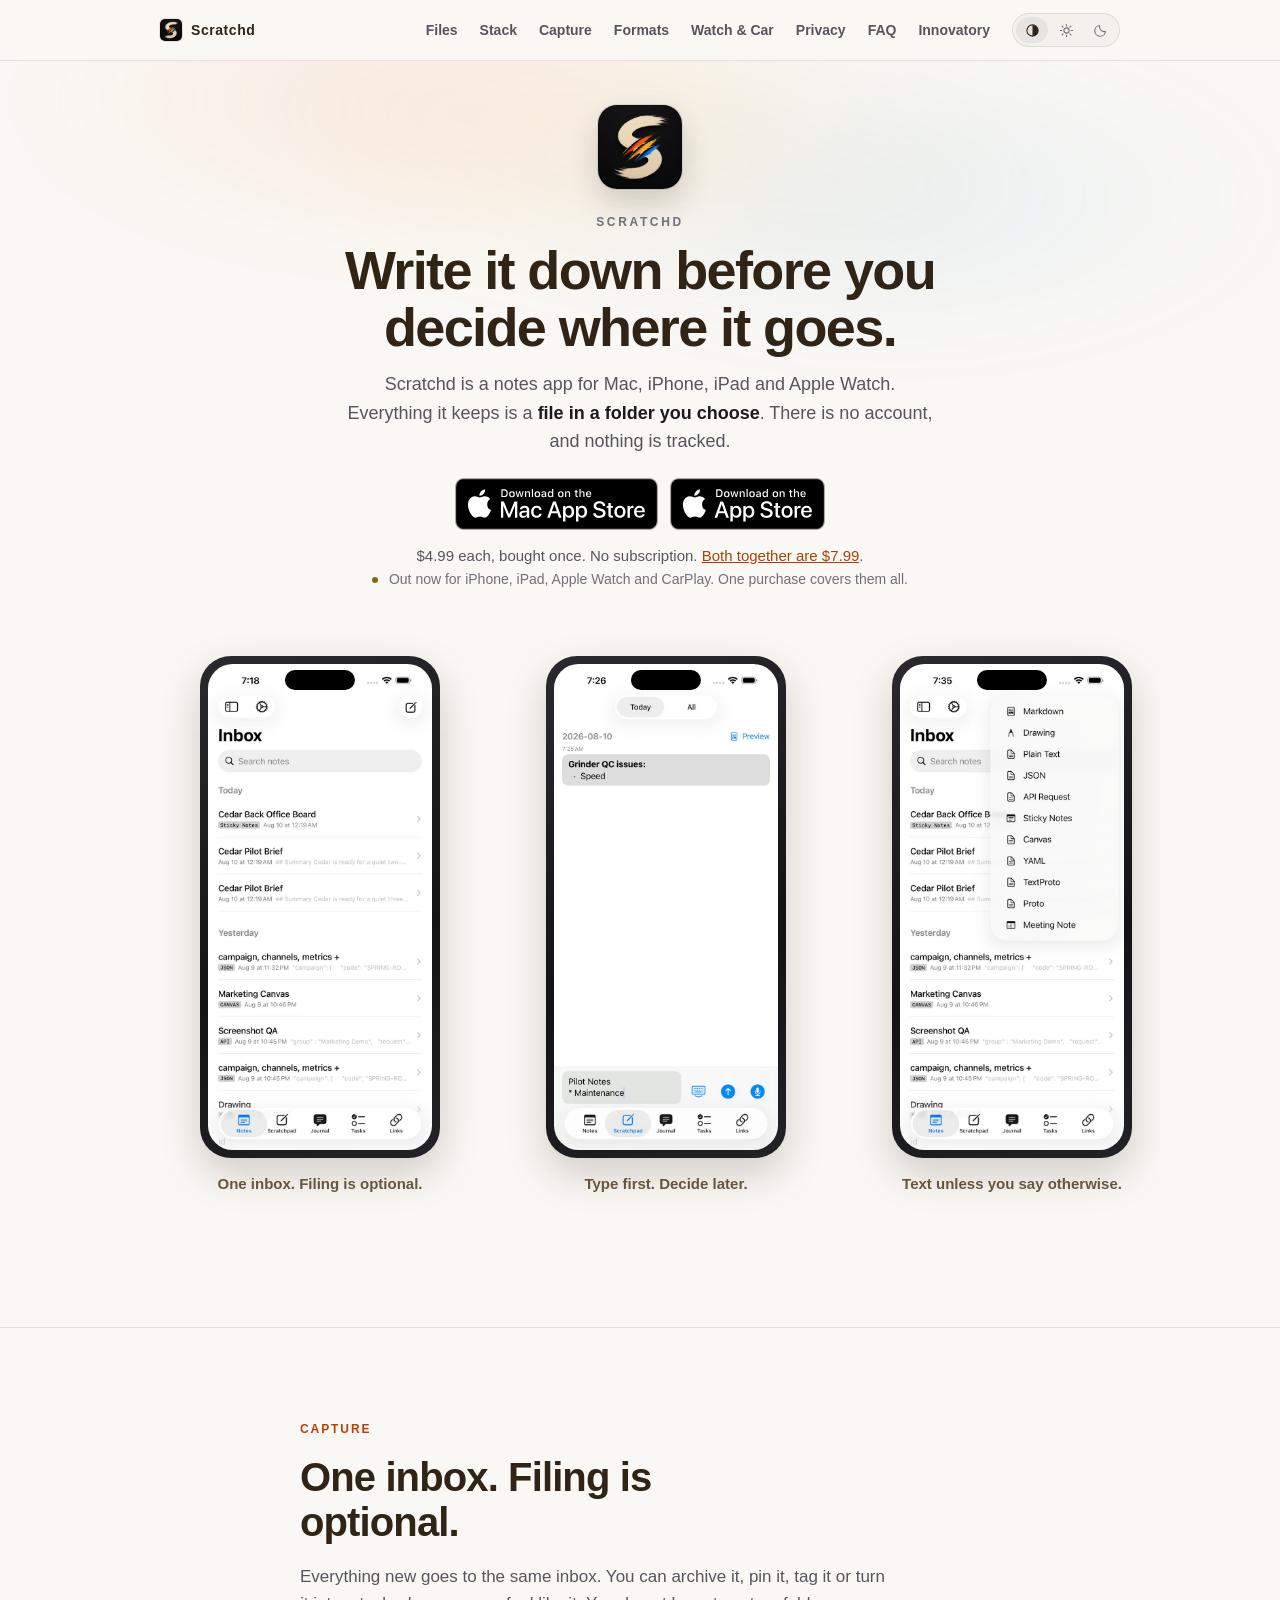
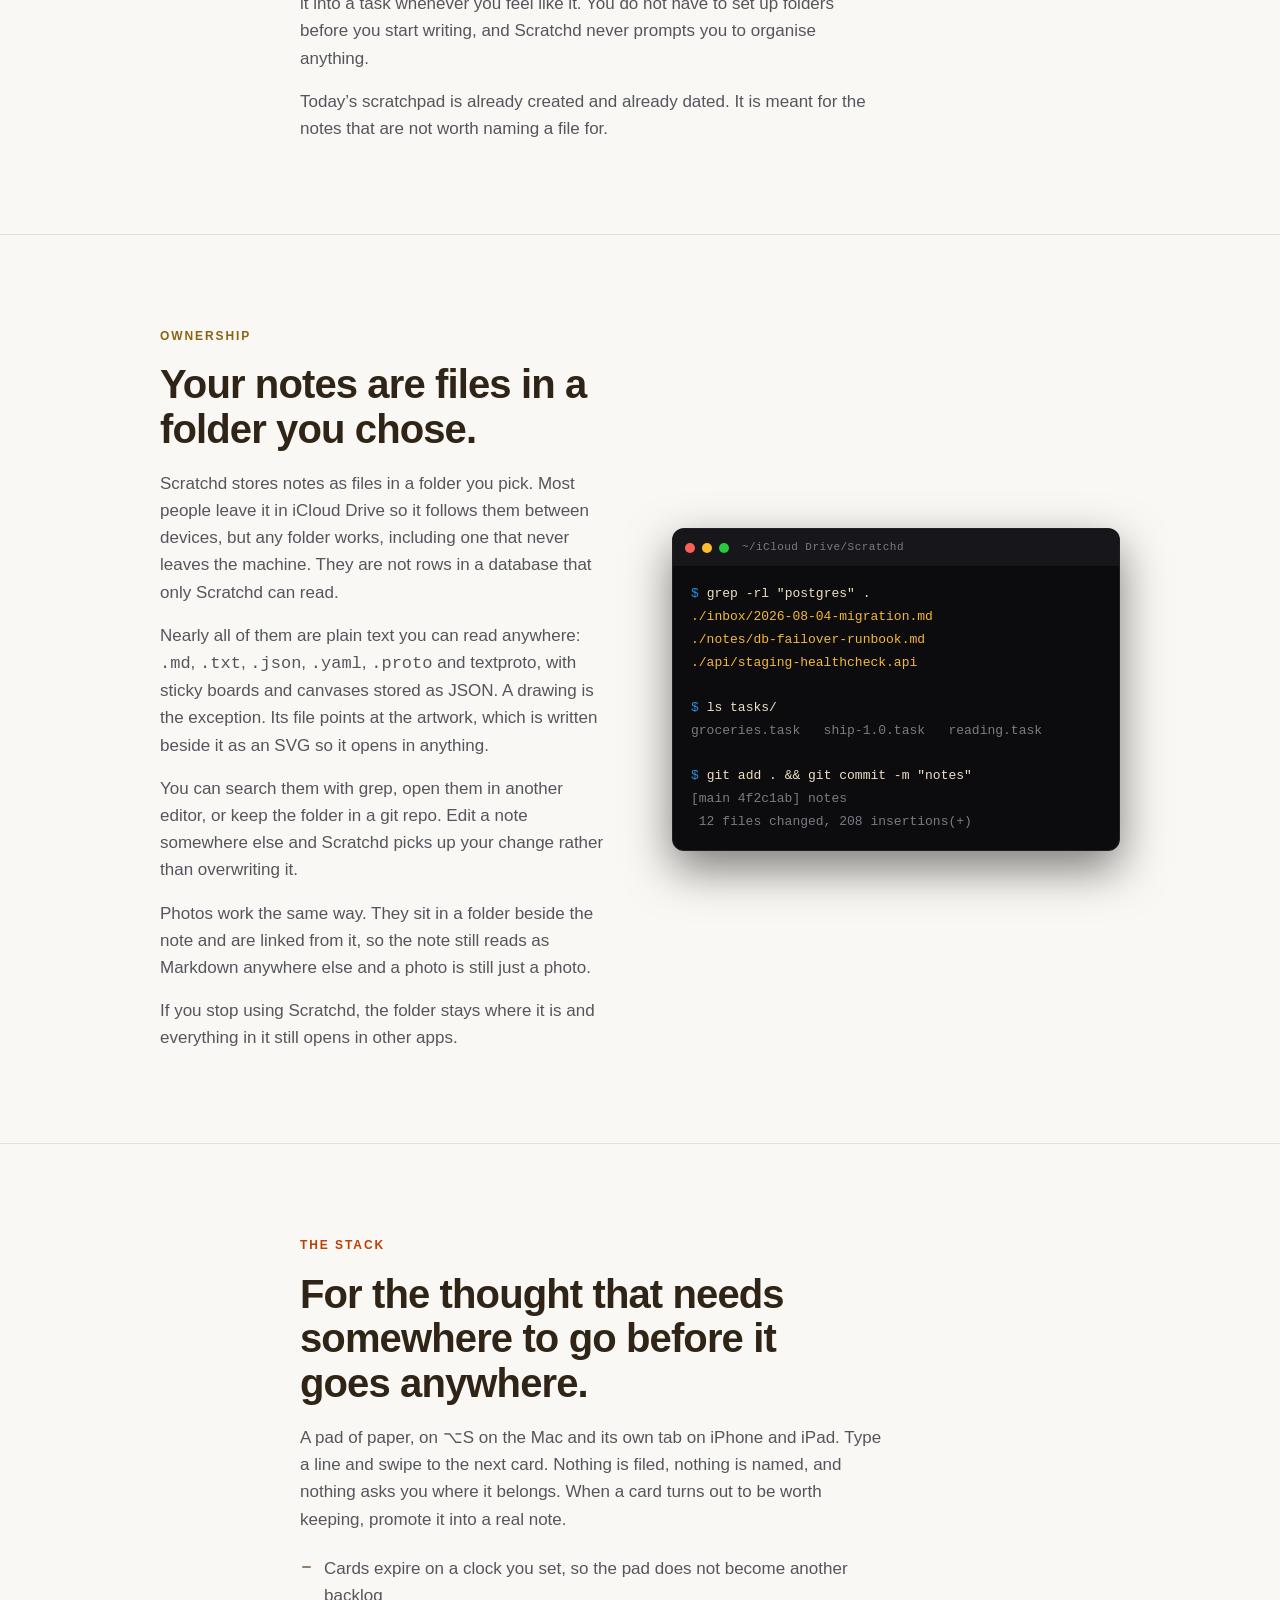
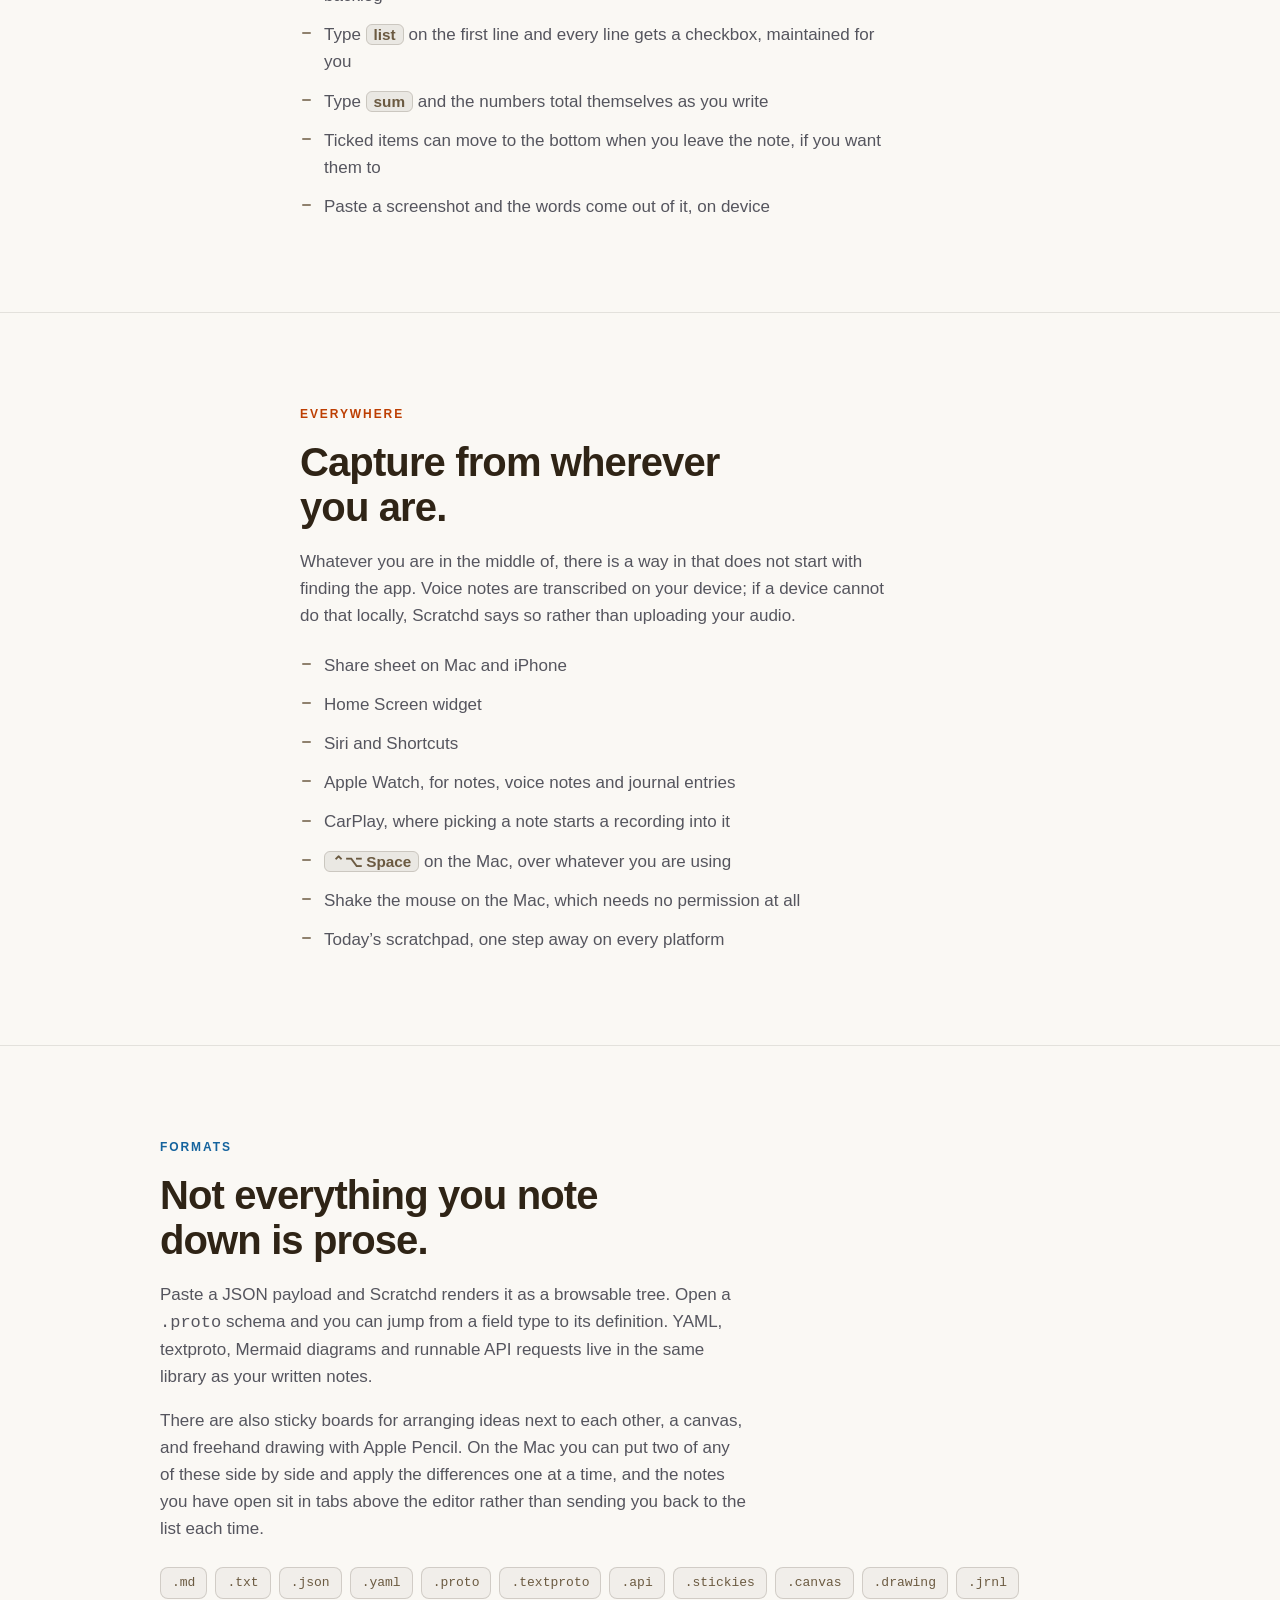
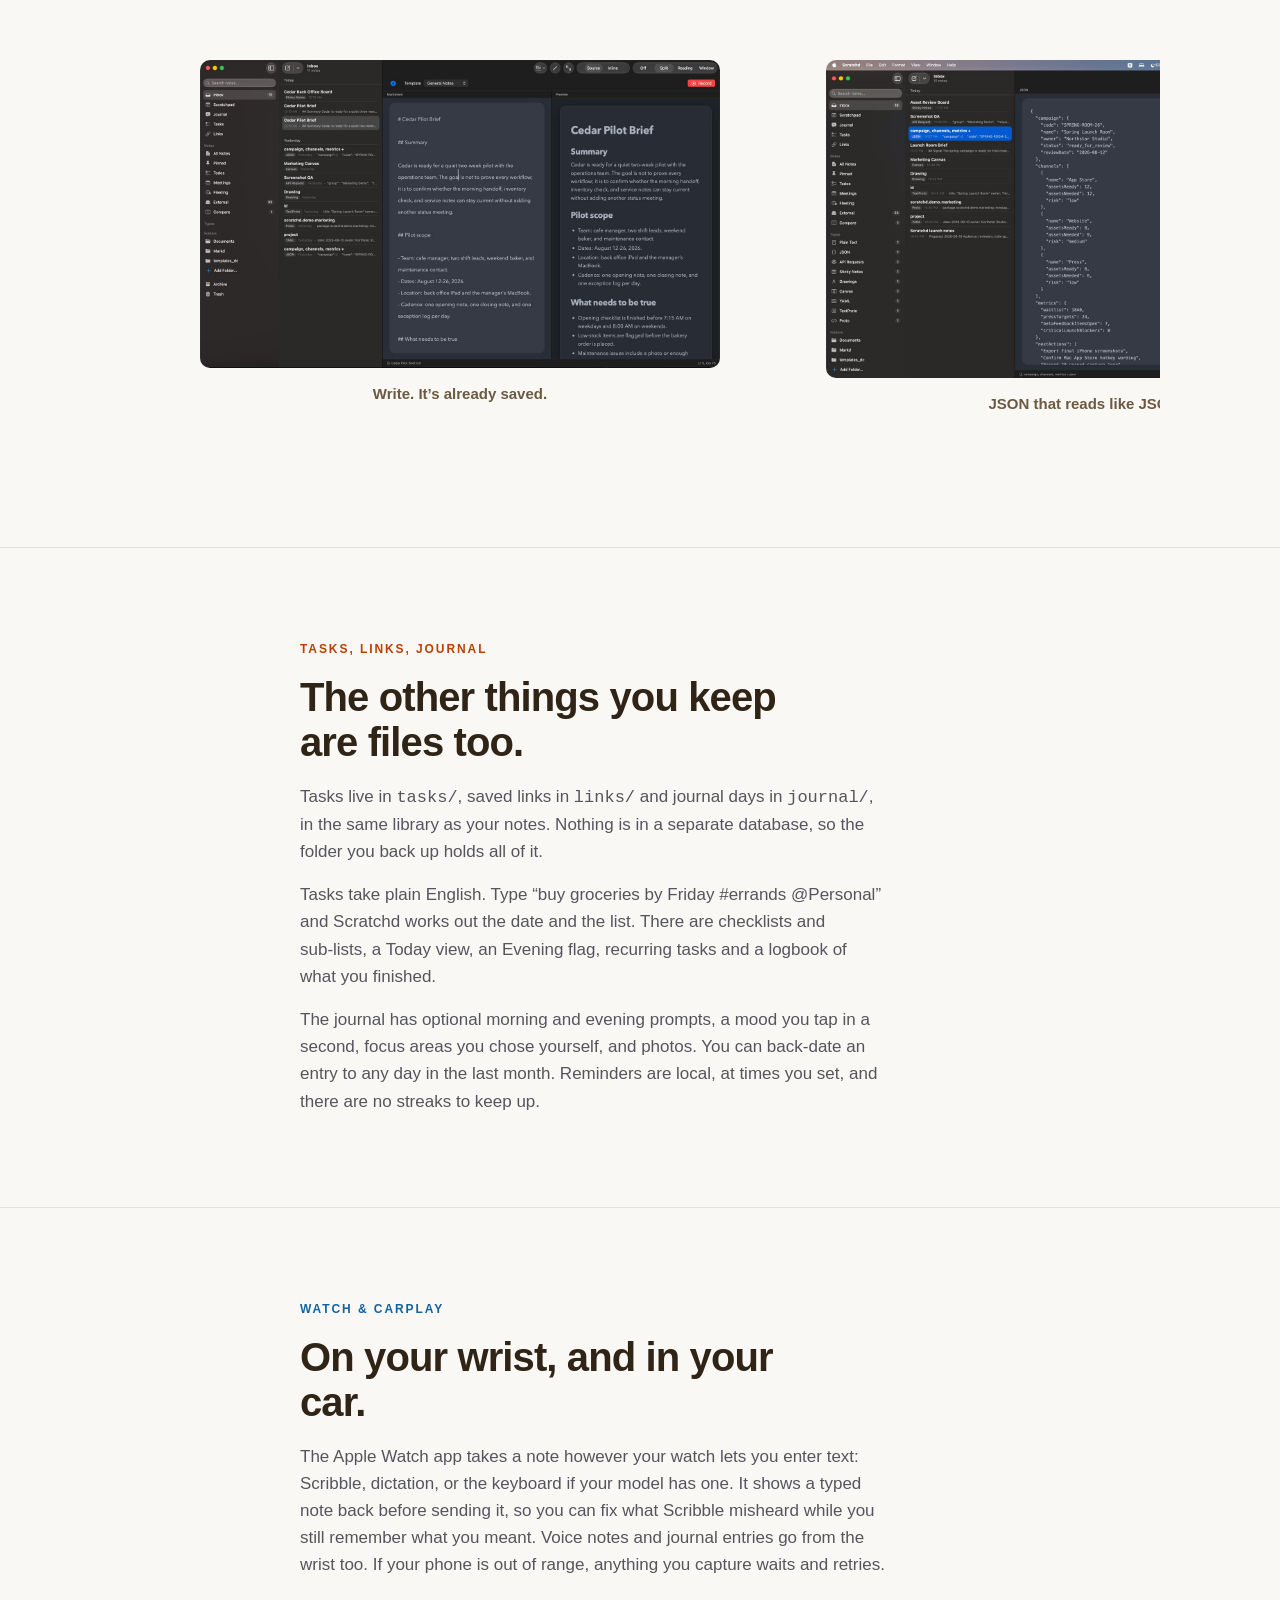
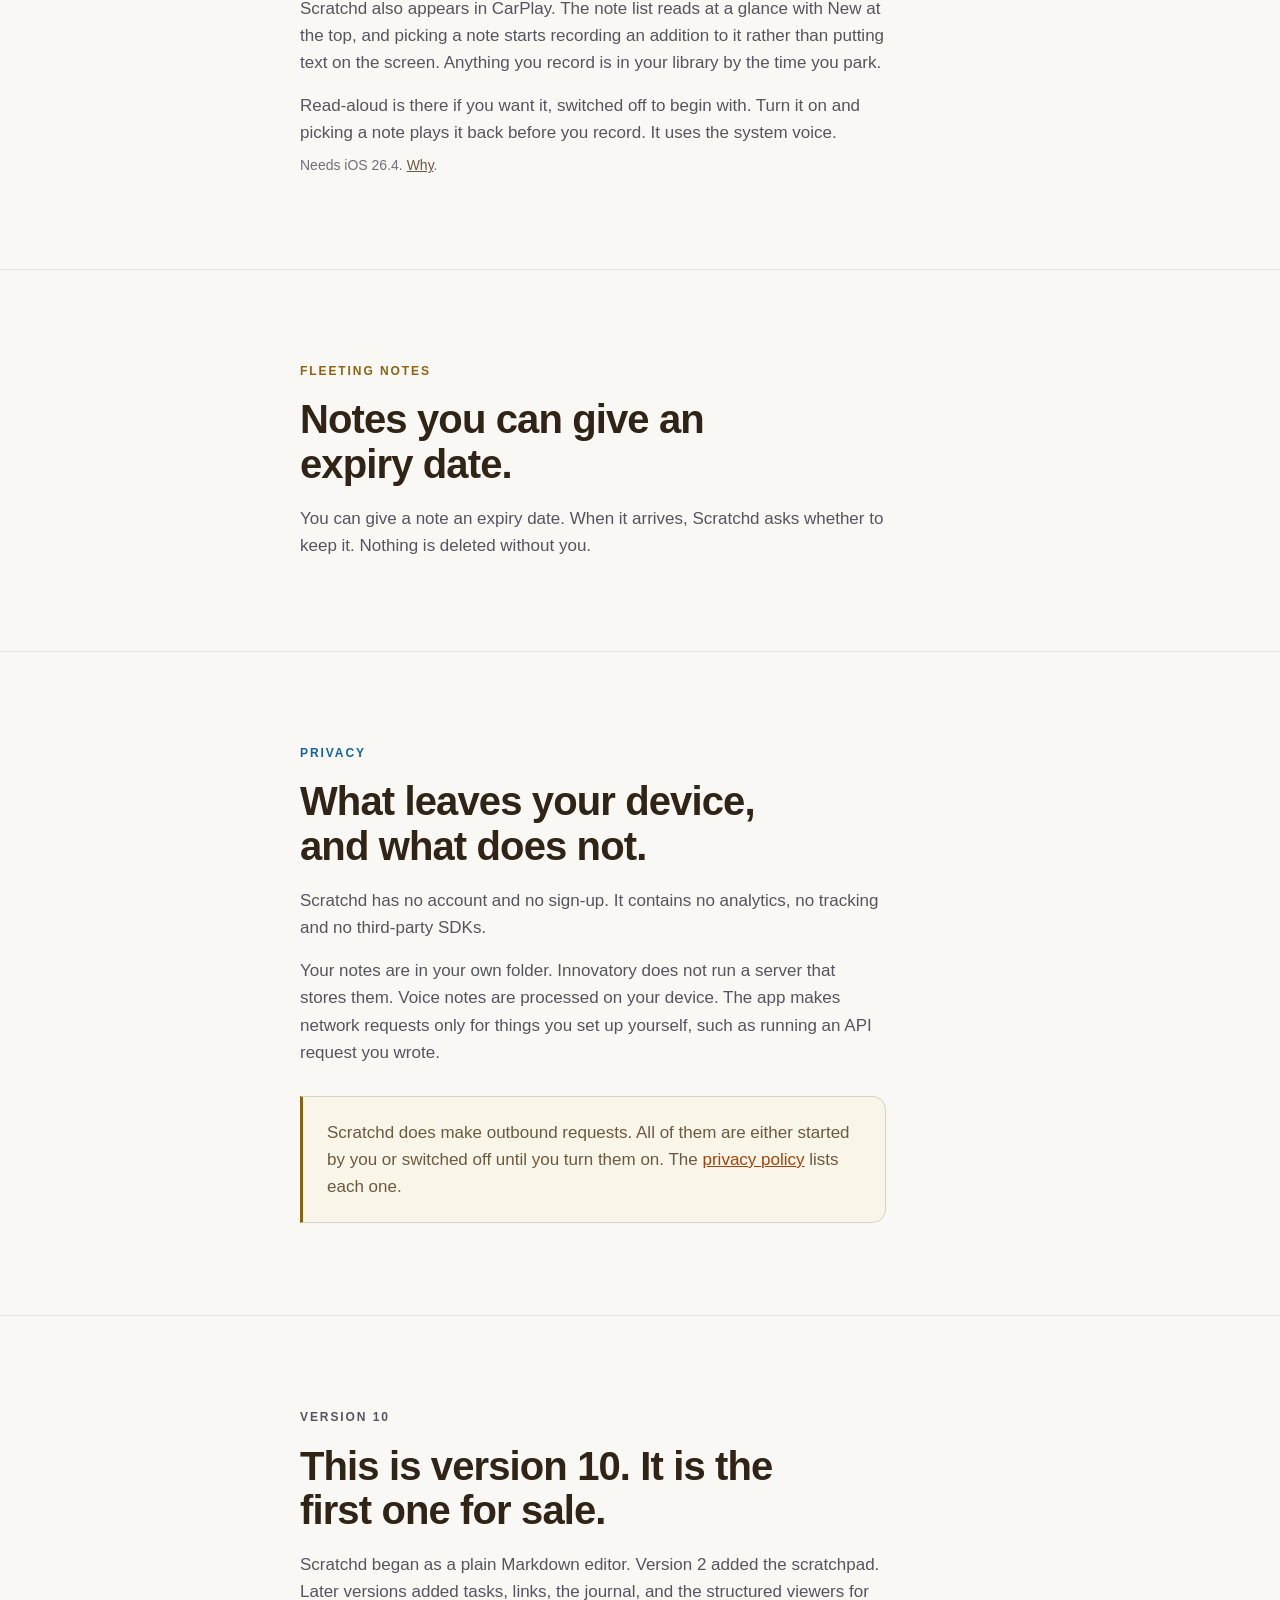
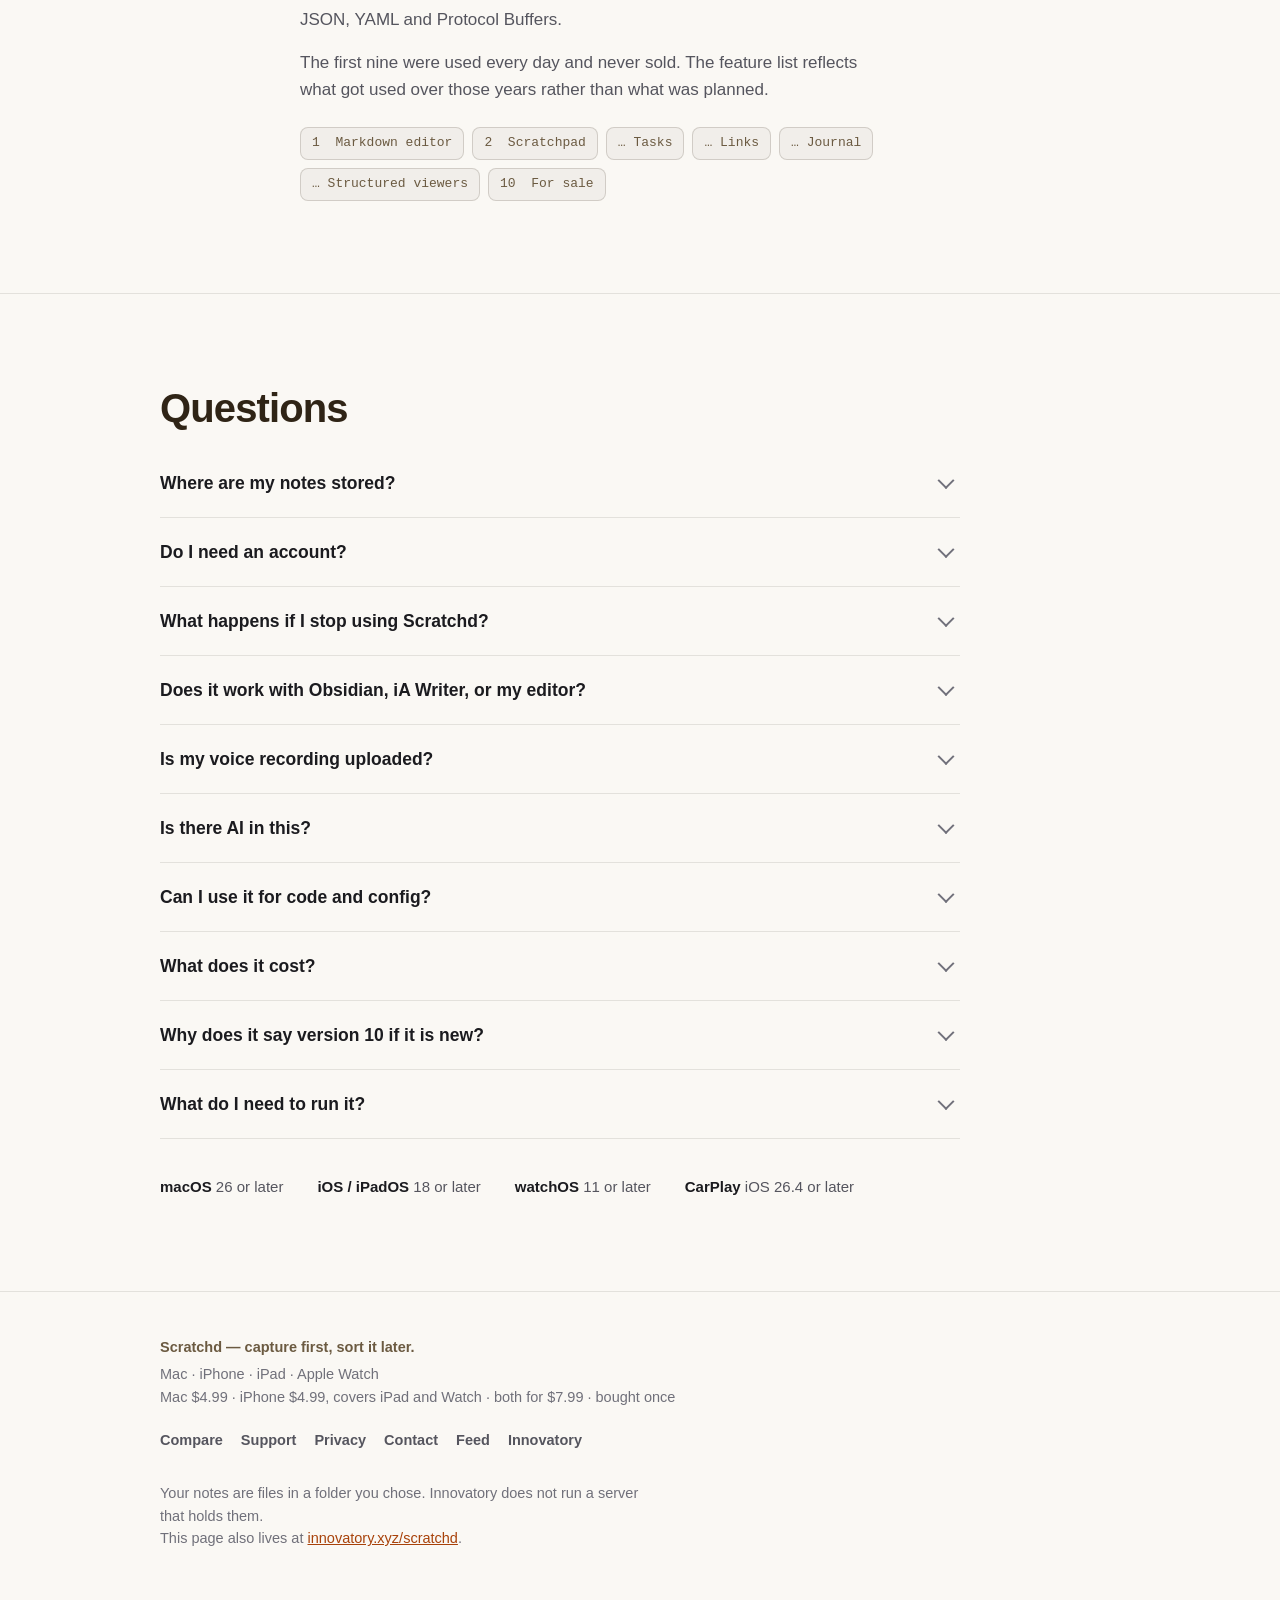
==== commit 5d884971: "Rebuild: the bundle, the Stack, tabs and compare Generated from innovatory 9bbf3c2 by build.py. No h" ====
--- a/index.html
+++ b/index.html
@@ -109,7 +109,7 @@
         "name": "What does it cost?",
         "acceptedAnswer": {
           "@type": "Answer",
-          "text": "There are two apps. The Mac app is $4.99. The iPhone app is $4.99 and covers iPad and Apple Watch as well, so there is nothing further to buy for those. A bundle covering both at $8.99 is planned. You buy it once. There is no subscription and no in-app purchase."
+          "text": "There are two apps. The Mac app is $4.99. The iPhone app is $4.99 and covers iPad and Apple Watch as well, so there is nothing further to buy for those. Scratchd Bundle covers both for $7.99. You buy it once. There is no subscription and no in-app purchase."
         }
       },
       {
@@ -144,6 +144,7 @@
       </a>
       <div class="nav-links">
         <a href="#files" class="optional">Files</a>
+        <a href="#stack" class="optional">Stack</a>
         <a href="#capture" class="optional">Capture</a>
         <a href="#formats" class="optional">Formats</a>
         <a href="#wrist-and-car" class="optional">Watch &amp; Car</a>
@@ -182,7 +183,7 @@
                  alt="Download on the App Store" width="120" height="40" />
           </a>
         </div>
-        <p class="price-note">$4.99 each, bought once. No subscription.</p>
+        <p class="price-note">$4.99 each, bought once. No subscription. <a href="https://apps.apple.com/us/app-bundle/id6811086804">Both together are $7.99</a>.</p>
 
         <p class="availability">
           <span class="dot" aria-hidden="true"></span>
@@ -339,6 +340,26 @@
       </div>
     </section>
 
+    <!-- ============ STACK ============ -->
+    <section class="section" id="stack">
+      <div class="wrap narrow">
+        <p class="kicker red">The Stack</p>
+        <h2>For the thought that needs somewhere to go before it goes anywhere.</h2>
+        <p>
+          A pad of paper, on &#8997;S on the Mac and its own tab on iPhone and iPad. Type a line and
+          swipe to the next card. Nothing is filed, nothing is named, and nothing asks you where it
+          belongs. When a card turns out to be worth keeping, promote it into a real note.
+        </p>
+        <ul class="bullets">
+          <li>Cards expire on a clock you set, so the pad does not become another backlog</li>
+          <li>Type <kbd>list</kbd> on the first line and every line gets a checkbox, maintained for you</li>
+          <li>Type <kbd>sum</kbd> and the numbers total themselves as you write</li>
+          <li>Ticked items can move to the bottom when you leave the note, if you want them to</li>
+          <li>Paste a screenshot and the words come out of it, on device</li>
+        </ul>
+      </div>
+    </section>
+
     <!-- ============ CAPTURE ============ -->
     <section class="section" id="capture">
       <div class="wrap narrow">
@@ -376,6 +397,9 @@
         <p>
           There are also sticky boards for arranging ideas next to each other, a canvas, and freehand
           drawing with Apple&nbsp;Pencil.
+          On the Mac you can put two of any of these side by side and apply the differences one at a
+          time, and the notes you have open sit in tabs above the editor rather than sending you back
+          to the list each time.
         </p>
 
         <ul class="chips">
@@ -585,7 +609,7 @@
 
           <details>
             <summary>What does it cost?</summary>
-            <p>There are two apps. The Mac app is $4.99. The iPhone app is $4.99 and covers iPad and Apple&nbsp;Watch as well, so there is nothing further to buy for those. A bundle covering both at $8.99 is planned. You buy it once. There is no subscription and no in&#8209;app purchase.</p>
+            <p>There are two apps. The Mac app is $4.99. The iPhone app is $4.99 and covers iPad and Apple&nbsp;Watch as well, so there is nothing further to buy for those. Scratchd Bundle covers both for $7.99. You buy it once. There is no subscription and no in&#8209;app purchase.</p>
           </details>
 
           <details>
@@ -616,7 +640,7 @@
         <div>
           <p class="footer-tag">Scratchd &mdash; capture first, sort it later.</p>
           <p class="footer-plat">Mac &middot; iPhone &middot; iPad &middot; Apple Watch</p>
-          <p class="footer-plat">Mac $4.99 &middot; iPhone $4.99, covers iPad and Watch &middot; both out now, bought once</p>
+          <p class="footer-plat">Mac $4.99 &middot; iPhone $4.99, covers iPad and Watch &middot; both for $7.99 &middot; bought once</p>
         </div>
         <div class="footer-links">
           <a href="compare/">Compare</a>
